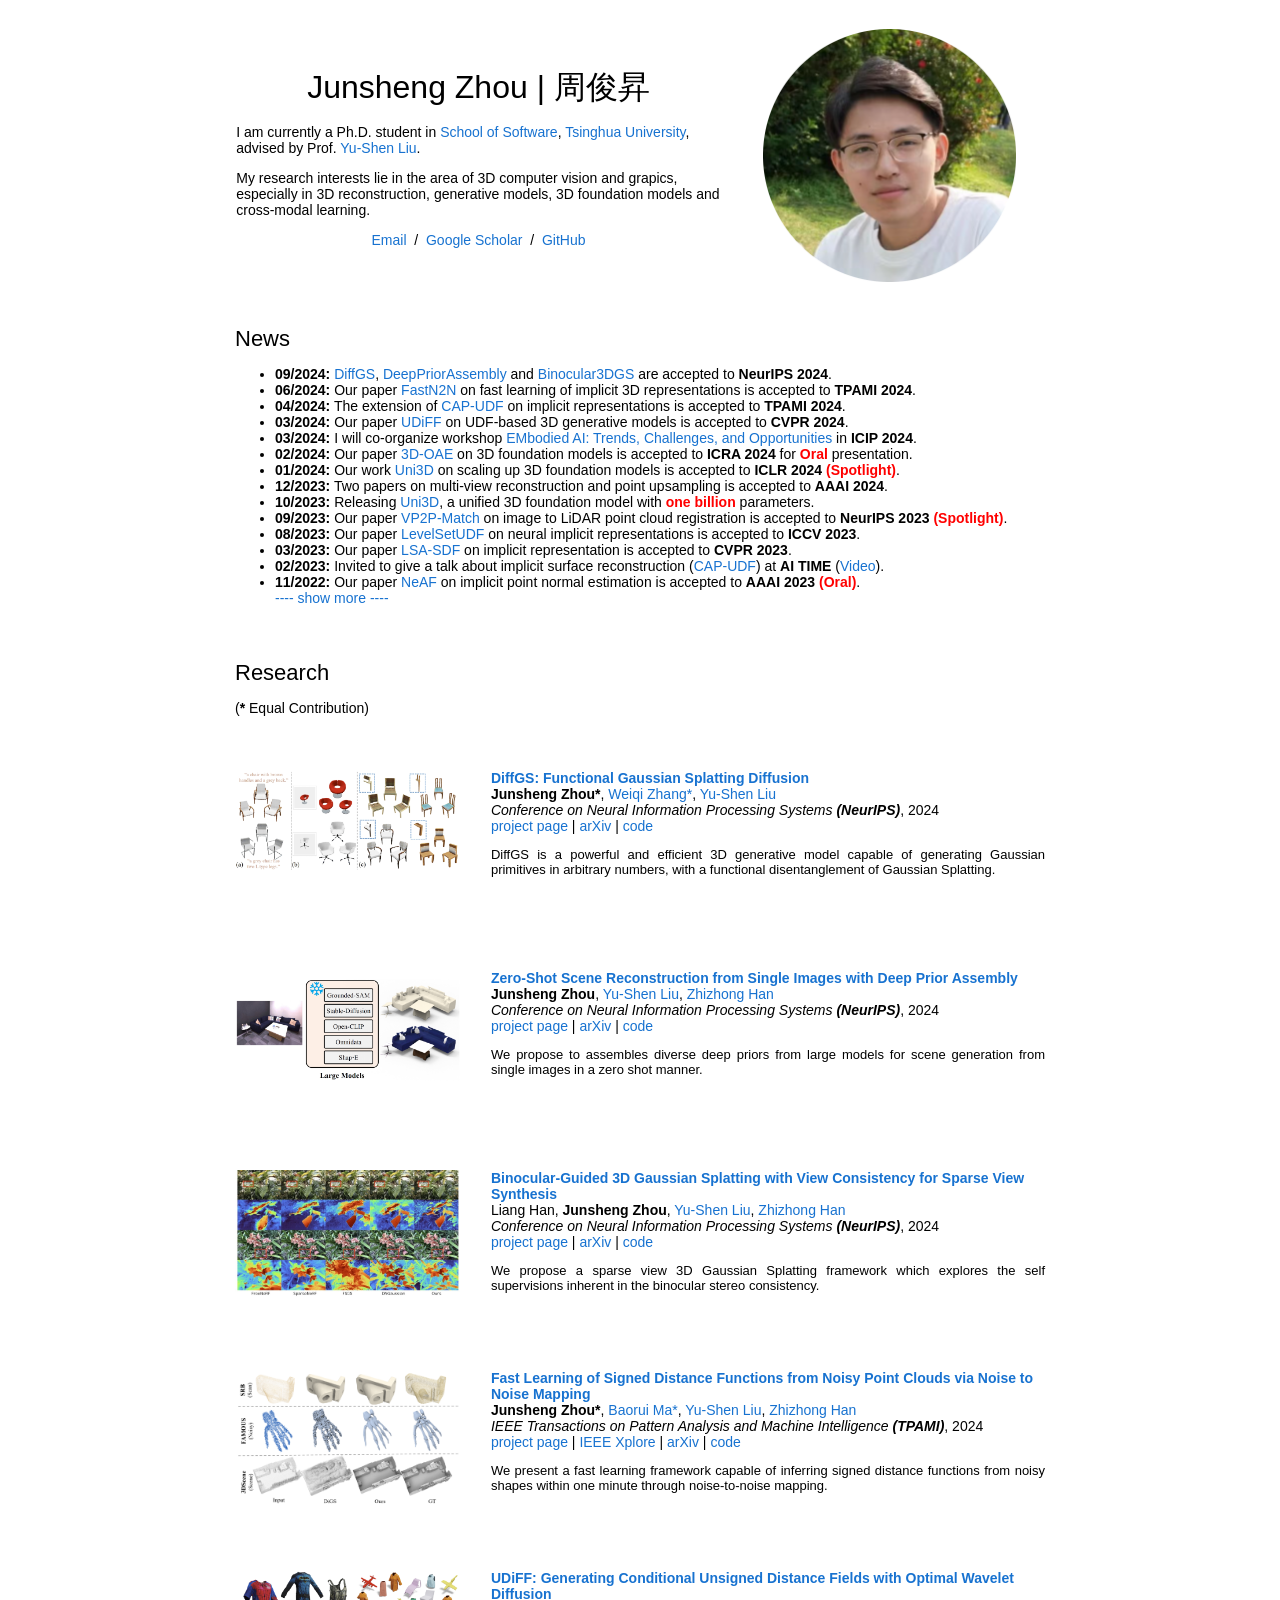
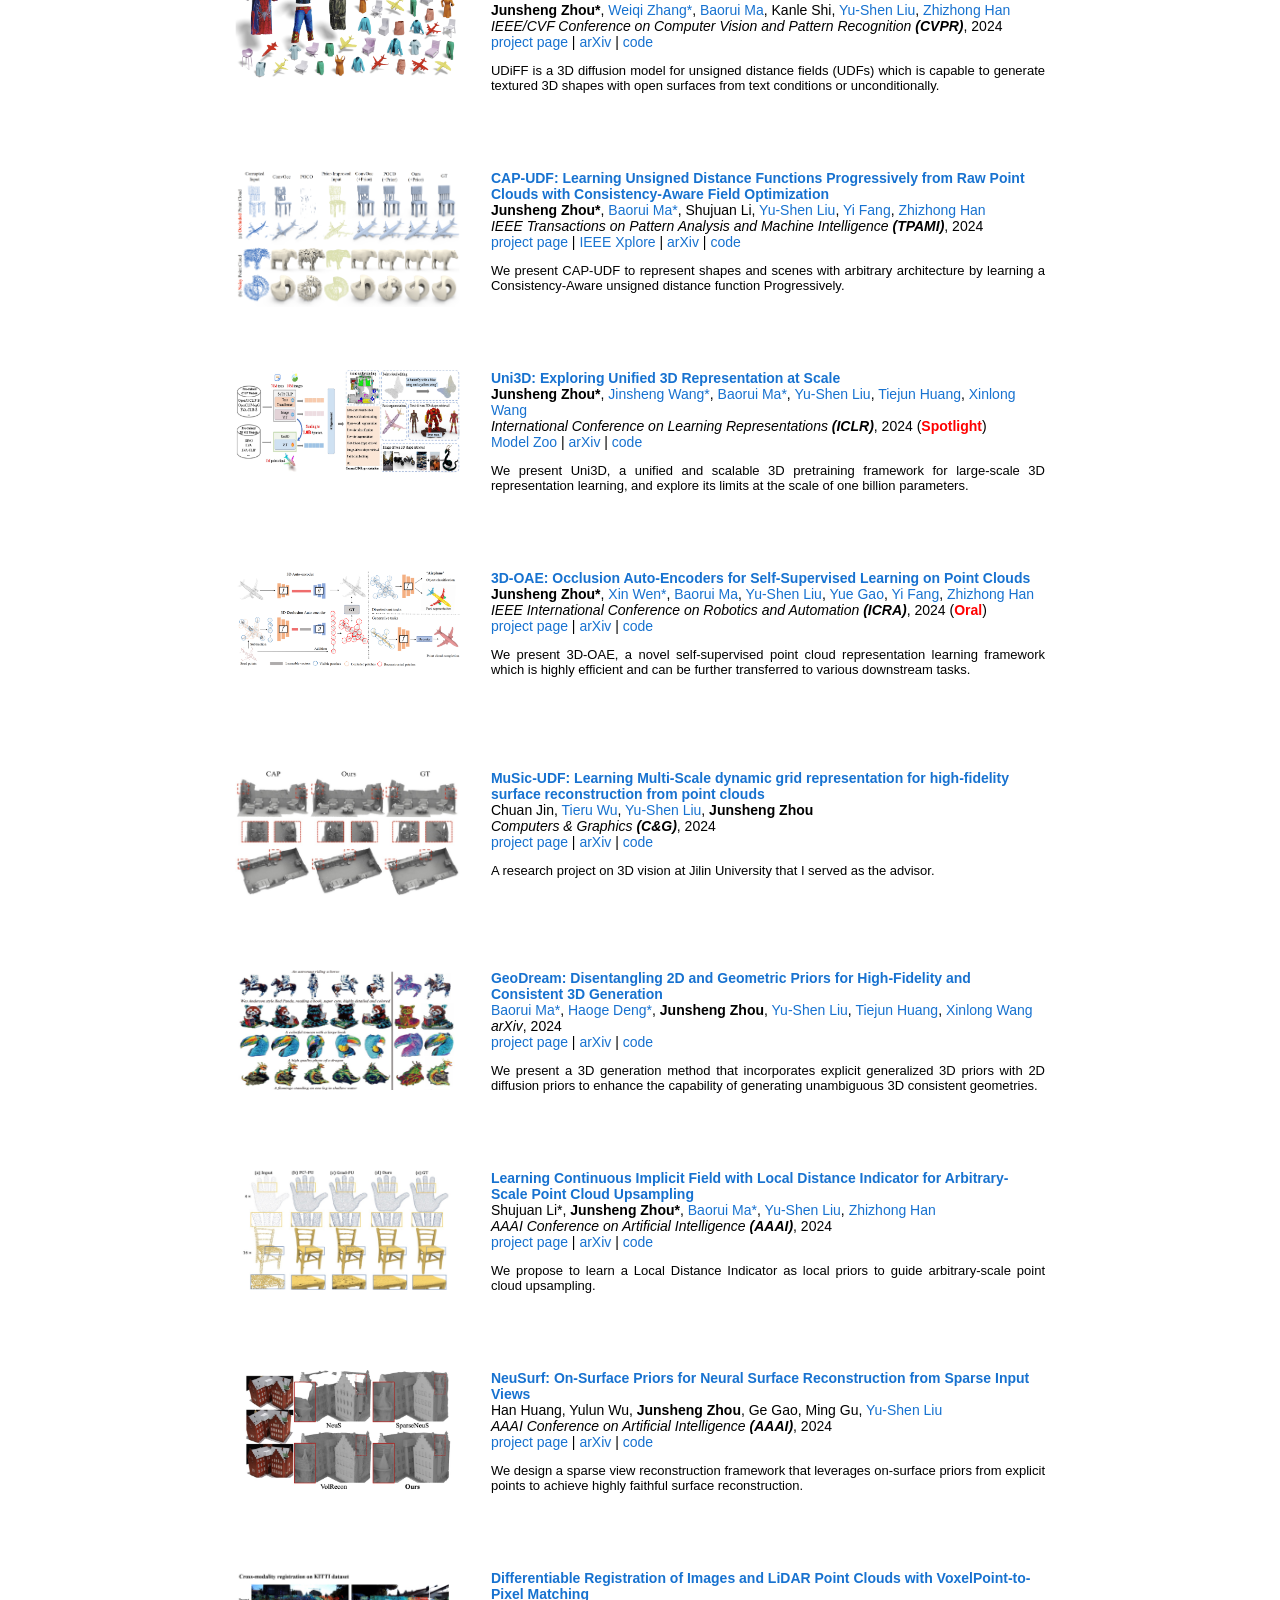
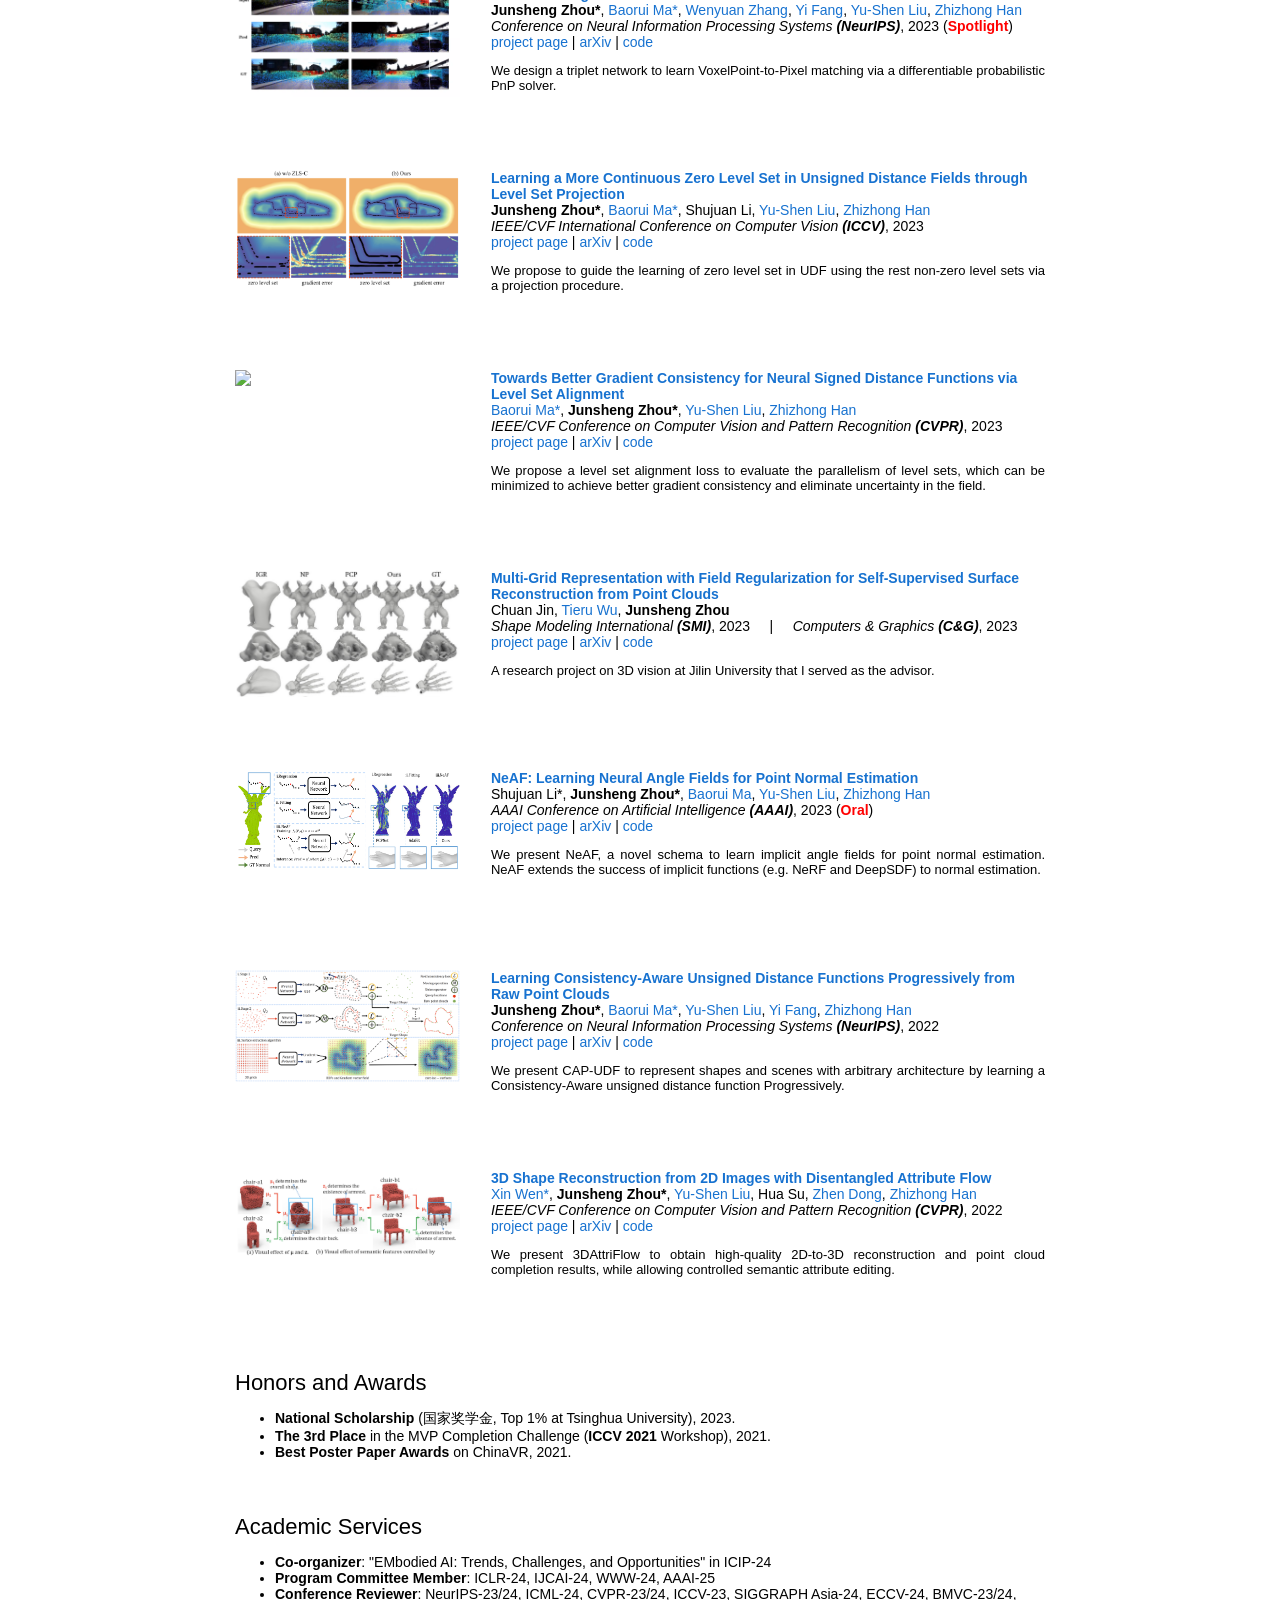
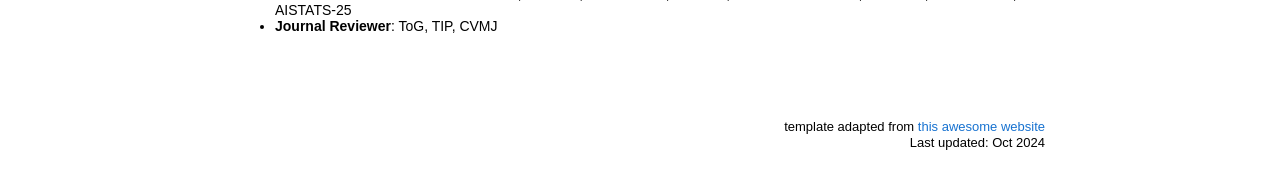
==== index.html @ 5a7a2f18 "update" ====
<!DOCTYPE HTML>
<html lang="en"><head><meta http-equiv="Content-Type" content="text/html; charset=UTF-8">

  <!-- NOTE: Do not scrape the code from this page directly, as it includes analytics tags. You are welcome to use the HTML in this page, but please do so by cloning the github repo linked at the bottom. -->
  <!-- Global site tag (gtag.js) - Google Analytics -->
  <script async src="https://www.googletagmanager.com/gtag/js?id=G-QSFRPR5L7E"></script>
  <script>
    window.dataLayer = window.dataLayer || [];
    function gtag(){dataLayer.push(arguments);}
    gtag('js', new Date());

    gtag('config', 'G-QSFRPR5L7E');
  </script>

  <title>Junsheng Zhou | 周俊昇</title>
  
  <meta name="author" content="Junsheng Zhou | 周俊昇">
  <meta name="viewport" content="width=device-width, initial-scale=1">
  
  <link rel="stylesheet" type="text/css" href="stylesheet.css">
	<link rel="icon" href="data:image/svg+xml,<svg xmlns=%22http://www.w3.org/2000/svg%22 viewBox=%220 0 100 100%22><text y=%22.9em%22 font-size=%2290%22>🌠</text></svg>">
  <script src="script/functions.js"></script>
</head>


<body>
  <table style="width:100%;max-width:850px;border:0px;border-spacing:0px;border-collapse:separate;margin-right:auto;margin-left:auto;"><tbody>
    <tr style="padding:0px">
      <td style="padding:0px">
        <table style="width:100%;border:0px;border-spacing:0px;border-collapse:separate;margin-right:auto;margin-left:auto;"><tbody>
          <tr style="padding:0px">
            <td style="padding:2.5%;width:62%;vertical-align:middle">
              <p style="text-align:center">
                <name>Junsheng Zhou | 周俊昇</name>
              </p>
              <p>I am currently a Ph.D. student in <a href="https://www.thss.tsinghua.edu.cn/">School of Software</a>, <a href="https://www.tsinghua.edu.cn/">Tsinghua University</a>, advised by Prof. <a href="https://yushen-liu.github.io/">Yu-Shen Liu</a>.
              </p>
              <p>
                My research interests lie in the area of 3D computer vision and grapics, especially in 3D reconstruction, generative models, 3D foundation models and cross-modal learning. 
              </p>
              <p style="text-align:center">
                <a href="mailto:zhoujs21@mails.tsinghua.edu.cn">Email</a> &nbsp/&nbsp
                <a href="https://scholar.google.com/citations?user=afPIrLYAAAAJ&hl=zh-CN&oi=ao">Google Scholar</a> &nbsp/&nbsp
                <a href="https://github.com/junshengzhou/">GitHub</a>
              </p>
            </td>
            <td style="padding:2.5%;width:40%;max-width:40%">
              <a href="media/profile.png"><img style="width:90%;max-width:100%" alt="profile photo" src="media/profile.png" class="hoverZoomLink"></a>
            </td>
          </tr>
        </tbody></table>

        <table style="width:100%;border:0px;border-spacing:0px;border-collapse:separate;margin-right:auto;margin-left:auto;"><tbody>
            <tr>
              <td style="padding:20px;width:100%;vertical-align:middle">
                <heading>News</heading>
                <ul>
                  <!--<li><strong>09/2024:</strong> Three papers on generative Gaussian modeling (DiffGS), scene generation (DeepPriorAssembly) and sparse view Gaussian learning (Binocular3DGS) are accepted to <b>NeurIPS 2024</b>.-->
                  <li><strong>09/2024:</strong> <a href="https://junshengzhou.github.io">DiffGS</a>, <a href="https://junshengzhou.github.io">DeepPriorAssembly</a> and <a href="https://junshengzhou.github.io">Binocular3DGS</a> are accepted to <b>NeurIPS 2024</b>.
                  <li><strong>06/2024:</strong> Our paper <a href="https://mabaorui.github.io/Noise2NoiseMapping/">FastN2N</a> on fast learning of implicit 3D representations is accepted to <b>TPAMI 2024</b>.
                  <li><strong>04/2024:</strong> The extension of <a href="https://junshengzhou.github.io/CAP-UDF/">CAP-UDF</a> on implicit representations is accepted to <b>TPAMI 2024</b>.
                  <li><strong>03/2024:</strong> Our paper <a href="https://weiqi-zhang.github.io/UDiFF/">UDiFF</a> on UDF-based 3D generative models is accepted to <b>CVPR 2024</b>.
                  <li><strong>03/2024:</strong> I will co-organize workshop <a href="https://emai-workshop.github.io/">EMbodied AI: Trends, Challenges, and Opportunities</a> in <b>ICIP 2024</b>.

                  <li><strong>02/2024:</strong> Our paper <a href="https://junshengzhou.github.io/3D-OAE/">3D-OAE</a> on 3D foundation models is accepted to <b>ICRA 2024</b> for <strong><span style="color:#ff0000;">Oral</span></strong> presentation.

                  <li><strong>01/2024:</strong> Our work <a href="https://github.com/baaivision/Uni3D">Uni3D</a> on scaling up 3D foundation models is accepted to <b>ICLR 2024</b> <strong><span style="color:#ff0000;">(Spotlight)</span></strong>.
                    <!-- <li><strong>01/2024:</strong> Our work <a href="">Uni3D</a> is accepted to <b>ICLR 2024</b> <strong><span style="color:#ff0000;">(Spotlight)</span></strong>. -->
                  <li><strong>12/2023:</strong> Two papers on multi-view reconstruction and point upsampling is accepted to <b>AAAI 2024</b>.
                  <li><strong>10/2023:</strong> Releasing <a href="https://github.com/baaivision/Uni3D">Uni3D</a>, a unified 3D foundation model with <strong><span style="color:#ff0000;">one billion</span></strong> parameters.
                  </li>
                  <li><strong>09/2023:</strong> Our paper <a href="">VP2P-Match</a> on image to LiDAR point cloud registration is accepted to <b>NeurIPS 2023</b> <strong><span style="color:#ff0000;">(Spotlight)</span></strong>.
                  </li>
                  <li><strong>08/2023:</strong> Our paper <a href="https://github.com/junshengzhou/LevelSetUDF/">LevelSetUDF</a> on neural implicit representations is accepted to <b>ICCV 2023</b>.
                  </li>
                  <!-- <li><strong>06/2023:</strong> One paper on surface reconstruction that I advised is accepted to <b>SMI 2023</b> and <b>C&G 2023</b>.-->
                  </li>
                  <li><strong>03/2023:</strong> Our paper <a href="https://github.com/mabaorui/TowardsBetterGradient/">LSA-SDF</a> on implicit representation is accepted to <b>CVPR 2023</b>.
                  </li>
                  <li><strong>02/2023:</strong> Invited to give a talk about implicit surface reconstruction (<a href="https://junshengzhou.github.io/CAP-UDF/">CAP-UDF</a>) at <b>AI TIME</b> (<a href="https://www.bilibili.com/video/BV1vX4y197G6/?spm_id_from=333.999.0.0&vd_source=12a96146b06f9a1687080af1ce34dcf1">Video</a>).
                  </li>

                  <li><strong>11/2022:</strong> Our paper <a href="https://github.com/lisj575/NeAF/">NeAF</a> on implicit point normal estimation is accepted to <b>AAAI 2023</b> <strong><span style="color:#ff0000;">(Oral)</span></strong>.
                  </li>

                  <a href="javascript:toggleblock(&#39;old_news&#39;)">---- show more ----</a>
                  <div id="old_news" style="display: none;">

                  <li><strong>09/2022:</strong> Our paper <a href="https://junshengzhou.github.io/CAP-UDF/">CAP-UDF</a> on surface reconstruction is accepted to <b>NeurIPS 2022</b>.
                  </li>
                  <li><strong>03/2022:</strong> Our paper <a href='https://github.com/junshengzhou/3DAttriFlow'>3DAttriFlow</a> on point cloud generation is accepted to <b>CVPR 2022.</b>
                  </li>
                  <li><strong>11/2021:</strong> My team won the <strong><span style="color:#ff0000;">3rd Place</span></strong> in the <a href='https://mvp-dataset.github.io/'>MVP Completion Challenge</a> (<b>ICCV 2021</b> Workshop).
                  </li>
                  <li><strong>10/2021:</strong> Our paper MSM-Vis on data visualization won the <strong><span style="color:#ff0000;">Best Poster Paper</span></strong> on <b>ChinaVR 2021</b>.
                  </li>
                  <li><strong>09/2021:</strong> Started master journey at <a href="https://www.tsinghua.edu.cn/">Tsinghua University</a>.
                  </li>

                  </div>

                </ul>
    
              </td>
            </tr>
            </tbody></table>

        <table style="width:100%;border:0px;border-spacing:0px;border-collapse:separate;margin-right:auto;margin-left:auto;"><tbody>
            <tr>
            <td style="padding:20px;width:100%;vertical-align:middle">
              <heading>Research</heading>
              <p>(<strong>*</strong> Equal Contribution)</p>
            </td>
          </tr>
        </tbody></table>

        <table width="100%" align="center" border="0" cellspacing="0" cellpadding="20">
          <tbody>
          <tr onmouseout="diffgs_stop()" onmouseover="diffgs_start()">
            <td width="28%">
              <div class="one">
                <div class="two" id="diffgs" style="opacity: 0;">
                  <video width="225" muted="" autoplay="" loop="">
                    <source src="media/diffgs_after.mp4" type="video/mp4">
                    Your browser does not support the video tag.
                  </video>
                </div>
                <img src="media/diffgs_before.png" width="225">
        
              </div>
              <script type="text/javascript">
                function diffgs_start() {
                  document.getElementById('diffgs').style.opacity = "1";
                }
                function diffgs_stop() {
                  document.getElementById('diffgs').style.opacity = "0";
                }
                diffgs_stop()
              </script>
            </td>
        
            <td width="65%" valign="top">
              <a href="https://junshengzhou.github.io/DiffGS/">
                <papertitle>DiffGS: Functional Gaussian Splatting Diffusion</papertitle>
              </a>
              <br>
              <strong>Junsheng Zhou*</strong>, <a href="https://weiqi-zhang.github.io/">Weiqi Zhang*</a>, <a href="https://yushen-liu.github.io/">Yu-Shen Liu</a>
              <br>
              <em>Conference on Neural Information Processing Systems <b>(NeurIPS)</b></em>, 2024
              <br>
              <a href="">project page</a> |             
              <a href="">arXiv</a> |
              <a href="">code</a>
        
              <p align="justify", style="font-size:13px">DiffGS is a powerful and efficient 3D generative model capable of generating Gaussian primitives in arbitrary numbers, with a functional disentanglement of Gaussian Splatting.
              </p>
            </td>
          </tr>
          </tbody>
        </table>

        <table width="100%" align="center" border="0" cellspacing="0" cellpadding="20">
          <tbody>
          <tr onmouseout="dpa_stop()" onmouseover="dpa_start()">
            <td width="28%">
              <div class="one">
                <div class="two" id="dpa" style="opacity: 0;">
                  <video width="225" muted="" autoplay="" loop="">
                    <source src="media/dpa_after.mp4" type="video/mp4">
                    Your browser does not support the video tag.
                  </video>
                </div>
                <img src="media/dpa_before.png" width="225">
        
              </div>
              <script type="text/javascript">
                function dpa_start() {
                  document.getElementById('dpa').style.opacity = "1";
                }
                function dpa_stop() {
                  document.getElementById('dpa').style.opacity = "0";
                }
                dpa_stop()
              </script>
            </td>
        
            <td width="65%" valign="top">
              <a href="https://junshengzhou.github.io/DeepPriorAssembly/">
                <papertitle>Zero-Shot Scene Reconstruction from Single Images with Deep Prior Assembly</papertitle>
              </a>
              <br>
              <strong>Junsheng Zhou</strong>, <a href="https://yushen-liu.github.io/">Yu-Shen Liu</a>, <a href="https://h312h.github.io/">Zhizhong Han</a>
              <br>
              <em>Conference on Neural Information Processing Systems <b>(NeurIPS)</b></em>, 2024
              <br>
              <a href="">project page</a> |             
              <a href="">arXiv</a> |
              <a href="">code</a>
        
              <p align="justify", style="font-size:13px">We propose to assembles diverse deep priors from large models for scene generation from single images in a zero shot manner.
              </p>
            </td>
          </tr>
          </tbody>
        </table>

        <table width="100%" align="center" border="0" cellspacing="0" cellpadding="20">
          <tbody>
          <tr onmouseout="Binocular3DGS_stop()" onmouseover="Binocular3DGS_start()">
            <td width="28%">
              <div class="one">
                <div class="two" id="Binocular3DGS" style="opacity: 0;">
                  <video width="225" muted="" autoplay="" loop="">
                    <source src="media/binoculargs_after.mp4" type="video/mp4">
                    Your browser does not support the video tag.
                  </video>
                </div>
                <img src="media/binoculargs_before.png" width="225">
        
              </div>
              <script type="text/javascript">
                function Binocular3DGS_start() {
                  document.getElementById('Binocular3DGS').style.opacity = "1";
                }
                function Binocular3DGS_stop() {
                  document.getElementById('Binocular3DGS').style.opacity = "0";
                }
                Binocular3DGS_stop()
              </script>
            </td>
        
            <td width="65%" valign="top">
              <a href="https://hanl2010.github.io/Binocular3DGS/">
                <papertitle>Binocular-Guided 3D Gaussian Splatting with View Consistency for Sparse View Synthesis</papertitle>
              </a>
              <br>
              Liang Han, <strong>Junsheng Zhou</strong>, <a href="https://yushen-liu.github.io/">Yu-Shen Liu</a>, <a href="https://h312h.github.io/">Zhizhong Han</a>
              <br>
              <em>Conference on Neural Information Processing Systems <b>(NeurIPS)</b></em>, 2024
              <br>
              <a href="">project page</a> |             
              <a href="">arXiv</a> |
              <a href="">code</a>
        
              <p align="justify", style="font-size:13px">We propose a sparse view 3D Gaussian Splatting framework which explores the self supervisions inherent in the binocular stereo consistency.
              </p>
            </td>
          </tr>
          </tbody>
        </table>

        <table width="100%" align="center" border="0" cellspacing="0" cellpadding="20">
          <tbody>
          <tr onmouseout="fastn2n_stop()" onmouseover="fastn2n_start()">
            <td width="28%">
              <div class="one">
                <div class="two" id="fastn2n_shape" style="opacity: 0;">
                  <img src='media/FastN2N_after.gif' width="225">
                </div>
                <img src="media/FastN2N_before.png" width="225">
        
              </div>
              <script type="text/javascript">
                function fastn2n_start() {
                  document.getElementById('fastn2n_shape').style.opacity = "1";
                }
                function fastn2n_stop() {
                  document.getElementById('fastn2n_shape').style.opacity = "0";
                }
                fastn2n_stop()
              </script>
            </td>
        
            <td width="65%" valign="top">
              <a href="https://mabaorui.github.io/Noise2NoiseMapping/">
                <papertitle>Fast Learning of Signed Distance Functions from Noisy Point Clouds via Noise to Noise Mapping</papertitle>
              </a>
              <br>
              <strong>Junsheng Zhou*</strong>, <a href="https://mabaorui.github.io/"> Baorui Ma*</a>, <a href="https://yushen-liu.github.io/">Yu-Shen Liu</a>, <a href="https://h312h.github.io/">Zhizhong Han</a>
              <br>
              <em>IEEE Transactions on Pattern Analysis and Machine Intelligence <b>(TPAMI)</b></em>, 2024
              <br>
              <a href="https://mabaorui.github.io/Noise2NoiseMapping/">project page</a> |             
              <a href="https://ieeexplore.ieee.org/document/10561582">IEEE Xplore</a> | <a href="https://arxiv.org/abs/2407.14225">arXiv</a> |
              <a href="https://github.com/mabaorui/Noise2NoiseMapping">code</a>
        
              <p align="justify", style="font-size:13px">We present a fast learning framework capable of inferring signed distance functions from noisy shapes within one minute through noise-to-noise mapping.
              </p>
            </td>
          </tr>
          </tbody>
        </table>

        <table width="100%" align="center" border="0" cellspacing="0" cellpadding="20">
          <tbody>
          <tr onmouseout="UDiFF_stop()" onmouseover="UDiFF_start()">
            <td width="28%">
              <div class="one">
                <div class="two" id="UDiFF" style="opacity: 0;">
                  <video width="225" muted="" autoplay="" loop="">
                    <source src="media/UDiFF_after_2.mp4" type="video/mp4">
                    Your browser does not support the video tag.
                  </video>
                </div>
                <img src="media/UDiFF_before.png" width="225">
        
              </div>
        
              <script type="text/javascript">
                function UDiFF_start() {
                  document.getElementById('UDiFF').style.opacity = "1";
                }
                function UDiFF_stop() {
                  document.getElementById('UDiFF').style.opacity = "0";
                }
                UDiFF_stop()
              </script>
            </td>
        
            <td width="65%" valign="top">
              <a href="https://weiqi-zhang.github.io/UDiFF/">
                <papertitle>UDiFF: Generating Conditional Unsigned Distance Fields with Optimal Wavelet Diffusion
                </papertitle>
              </a>
              <br>
              <strong>Junsheng Zhou*</strong>, <a href="https://weiqi-zhang.github.io/">Weiqi Zhang*</a>, <a href="https://mabaorui.github.io/"> Baorui Ma</a>, Kanle Shi, 
              <a href="https://yushen-liu.github.io/"> Yu-Shen Liu</a>, <a href="https://h312h.github.io/">Zhizhong Han</a>
              <br>
              <em>IEEE/CVF Conference on Computer Vision and Pattern Recognition <b>(CVPR)</b></em>, 2024
              <br>
              <a href="https://weiqi-zhang.github.io/UDiFF/">project page</a> |             
              <a href="https://arxiv.org/abs/2404.06851">arXiv</a> |
              <a href="https://github.com/weiqi-zhang/UDiFF">code</a>
        
              <p align="justify", style="font-size:13px">UDiFF is a 3D diffusion model for unsigned distance fields (UDFs) which is capable to generate textured 3D shapes with open surfaces from text conditions or unconditionally.
              </p>
            </td>
          </tr>
          </tbody>
        </table>

        
        <table width="100%" align="center" border="0" cellspacing="0" cellpadding="20">
          <tbody>
          <tr onmouseout="cappami_stop()" onmouseover="cappami_start()">
            <td width="28%">
              <div class="one">
                <div class="two" id="cappami_shape" style="opacity: 0;">
                  <img src='media/cappami_before.png' width="225">
                </div>
                <img src="media/cappami_after.png" width="225">
        
              </div>
              <script type="text/javascript">
                function cappami_start() {
                  document.getElementById('cappami_shape').style.opacity = "1";
                }
                function cappami_stop() {
                  document.getElementById('cappami_shape').style.opacity = "0";
                }
                cappami_stop()
              </script>
            </td>
        
            <td width="65%" valign="top">
              <a href="https://junshengzhou.github.io/CAP-UDF/">
                <papertitle>CAP-UDF: Learning Unsigned Distance Functions Progressively from Raw Point Clouds with Consistency-Aware Field Optimization</papertitle>
              </a>
              <br>
              <strong>Junsheng Zhou*</strong>, <a href="https://mabaorui.github.io/"> Baorui Ma*</a>, Shujuan Li, <a href="https://yushen-liu.github.io/">Yu-Shen Liu</a>, <a href="http://mmvc.engineering.nyu.edu/">Yi Fang</a>, <a href="https://h312h.github.io/">Zhizhong Han</a>
              <br>
              <em>IEEE Transactions on Pattern Analysis and Machine Intelligence <b>(TPAMI)</b></em>, 2024
              <br>
              <a href="https://junshengzhou.github.io/CAP-UDF/">project page</a> |             
              <a href="https://ieeexplore.ieee.org/document/10506631">IEEE Xplore</a> | <a href="https://arxiv.org/pdf/2210.02757.pdf">arXiv</a> |
              <a href="https://github.com/junshengzhou/CAP-UDF">code</a>
        
              <p align="justify", style="font-size:13px">We present CAP-UDF to represent shapes and scenes with arbitrary architecture by learning a Consistency-Aware unsigned distance function Progressively.
              </p>
            </td>
          </tr>
          </tbody>
        </table>

        <table width="100%" align="center" border="0" cellspacing="0" cellpadding="20">
          <tbody>
          <tr onmouseout="uni3d_stop()" onmouseover="uni3d_start()">
            <td width="28%">
              <div class="one">
                <div class="two" id="uni3d" style="opacity: 0;">
                  <img src='media/uni3d_before.jpg' width="225">
                </div>
                <img src="media/uni3d_after.jpg" width="225">
      
              </div>
              <script type="text/javascript">
                function uni3d_start() {
                  document.getElementById('uni3d').style.opacity = "1";
                }
                function uni3d_stop() {
                  document.getElementById('uni3d').style.opacity = "0";
                }
                uni3d_stop()
              </script>
            </td>
      
            <td width="65%" valign="top">
              <a href="https://github.com/baaivision/Uni3D">
                <papertitle>Uni3D: Exploring Unified 3D Representation at Scale
                </papertitle>
              </a>
              <br>
              <strong>Junsheng Zhou*</strong>, <a href="https://github.com/Wolfwjs/"> Jinsheng Wang*</a>, <a href="https://mabaorui.github.io/"> Baorui Ma*</a>, 
              <a href="https://yushen-liu.github.io/"> Yu-Shen Liu</a>, <a href="https://scholar.google.com/citations?user=knvEK4AAAAAJ&hl=en"> Tiejun Huang</a>, <a href="https://www.xloong.wang/">Xinlong Wang</a>
              <br>
              <em>International Conference on Learning Representations <b>(ICLR)</b></em>, 2024  (<strong><span style="color:#ff0000;">Spotlight</span></strong>)
              <br>
              <a href="https://huggingface.co/BAAI/Uni3D/tree/main/modelzoo">Model Zoo</a> |             
              <a href="https://arxiv.org/abs/2310.06773/">arXiv</a> |
              <a href="https://github.com/baaivision/Uni3D">code</a>
      
              <p align="justify", style="font-size:13px">We present Uni3D, a unified and scalable 3D pretraining framework for large-scale 3D representation learning, and explore its limits at the scale of one billion parameters.
              </p>
            </td>
          </tr>
          </tbody>
        </table>


                  
        <table width="100%" align="center" border="0" cellspacing="0" cellpadding="20">
          <tbody>
          <tr onmouseout="oae_stop()" onmouseover="oae_start()">
            <td width="28%">
              <div class="one">
                  <div class="two" id="oae_shape" style="opacity: 0;">
                      <video width="225" muted="" autoplay="" loop="">
                        <source src="media/3doae_after.mp4" type="video/mp4">
                        Your browser does not support the video tag.
                      </video>
                  </div>
                <img src="media/3doae_before.png" width="225">
                <td width="65%" valign="top">
                  <a href="https://junshengzhou.github.io/3D-OAE/">
                    <papertitle>3D-OAE: Occlusion Auto-Encoders for Self-Supervised Learning on Point Clouds</papertitle>
                  </a>
                  <br>
                  <strong>Junsheng Zhou*</strong>, <a href="https://scholar.google.com/citations?user=7gcGzs8AAAAJ&hl=zh-CN&oi=ao"> Xin Wen*</a>, <a href="https://mabaorui.github.io/"> Baorui Ma</a>,
                  <a href="https://yushen-liu.github.io/"> Yu-Shen Liu</a>, <a href="https://www.gaoyue.org/"> Yue Gao</a>, <a href="http://mmvc.engineering.nyu.edu/">Yi Fang</a>, <a href="https://h312h.github.io/">Zhizhong Han</a>
                  <br>
                  <em>IEEE International Conference on Robotics and Automation <b>(ICRA)</b></em>, 2024  (<strong><span style="color:#ff0000;">Oral</span></strong>)
                  <br>
                  <a href="https://junshengzhou.github.io/3D-OAE/">project page</a> |             
                  <a href="https://arxiv.org/pdf/2203.14084.pdf">arXiv</a> |
                  <a href="https://github.com/junshengzhou/3D-OAE">code</a>
        
                  <p align="justify", style="font-size:13px">We present 3D-OAE, a novel self-supervised point cloud representation learning framework which is highly efficient and can be further transferred to various downstream tasks.
                  </p>
                </td>
              </div>
              <script type="text/javascript">
                function oae_start() {
                  document.getElementById('oae_shape').style.opacity = "1";
                }
                function oae_stop() {
                  document.getElementById('oae_shape').style.opacity = "0";
                }
                oae_stop()
              </script>
            </td>


          </tr>
          </tbody>
        </table>

        <table width="100%" align="center" border="0" cellspacing="0" cellpadding="20">
          <tbody>
          <tr onmouseout="MusicUDF_stop()" onmouseover="MusicUDF_start()">
            <td width="28%">
              <div class="one">
                <div class="two" id="MusicUDF" style="opacity: 0;">
                  <img src='media/musicudf_before.png' width="225">
                </div>
                <img src="media/musicudf_after.png" width="225">

              </div>
              <script type="text/javascript">
                function MusicUDF_start() {
                  document.getElementById('MusicUDF').style.opacity = "1";
                }
                function MusicUDF_stop() {
                  document.getElementById('MusicUDF').style.opacity = "0";
                }
                MusicUDF_stop()
              </script>
            </td>

            <td width="65%" valign="top">
              <a href="">
                <papertitle>MuSic-UDF: Learning Multi-Scale dynamic grid representation for high-fidelity surface reconstruction from point clouds</papertitle>
              </a>
              <br>
              Chuan Jin, <a href="https://sai.jlu.edu.cn/info/1094/3443.htm"> Tieru Wu</a>, <a href="https://yushen-liu.github.io/"> Yu-Shen Liu</a>, <strong>Junsheng Zhou</strong>
              <br>
              <em>Computers & Graphics  <b>(C&G)</b></em>, 2024
              <br>
              <a href="https://www.sciencedirect.com/science/article/abs/pii/S0097849324002164">project page</a> |             
              <a href="">arXiv</a> |
              <a href="">code</a>

              <p align="justify", style="font-size:13px">A research project on 3D vision at Jilin University that I served as the advisor.
              </p>
            </td>
          </tr>
          </tbody>
        </table>

        <table width="100%" align="center" border="0" cellspacing="0" cellpadding="20">
          <tbody>
          <tr onmouseout="GeoDream_stop()" onmouseover="GeoDream_start()">
            <td width="28%">
              <div class="one">
                <div class="two" id="GeoDream" style="opacity: 0;">
                  <video width="225" muted="" autoplay="" loop="">
                    <source src="media/GeoDream_after.mov" type="video/mp4">
                    Your browser does not support the video tag.
                  </video>
                </div>
                <img src="media/GeoDream_before.png" width="225", height="120">
      
              </div>
      
              <script type="text/javascript">
                function GeoDream_start() {
                  document.getElementById('GeoDream').style.opacity = "1";
                }
                function GeoDream_stop() {
                  document.getElementById('GeoDream').style.opacity = "0";
                }
                GeoDream_stop()
              </script>
            </td>
      
            <td width="65%" valign="top">
              <a href="https://mabaorui.github.io/GeoDream_page/">
                <papertitle>GeoDream: Disentangling 2D and Geometric Priors for High-Fidelity and Consistent 3D Generation
                </papertitle>
              </a>
              <br>
              <a href="https://mabaorui.github.io/"> Baorui Ma*</a>, <a href="https://github.com/Bitterdhg/"> Haoge Deng*</a>, <strong>Junsheng Zhou</strong>, 
              <a href="https://yushen-liu.github.io/"> Yu-Shen Liu</a>, <a href="https://scholar.google.com/citations?user=knvEK4AAAAAJ&hl=en"> Tiejun Huang</a>, <a href="https://www.xloong.wang/">Xinlong Wang</a>
              <br>
              <em>arXiv</b></em>, 2024
              <br>
              <a href="https://mabaorui.github.io/GeoDream_page/">project page</a> |             
              <a href="https://arxiv.org/abs/2311.17971/">arXiv</a> |
              <a href="https://github.com/baaivision/GeoDream">code</a>
      
              <p align="justify", style="font-size:13px">We present a 3D generation method that incorporates explicit generalized 3D priors with 2D diffusion priors to enhance the capability of generating unambiguous 3D consistent geometries.
              </p>
            </td>
          </tr>
          </tbody>
        </table>

        <table width="100%" align="center" border="0" cellspacing="0" cellpadding="20">
          <tbody>
          <tr onmouseout="LDI_stop()" onmouseover="LDI_start()">
            <td width="28%">
              <div class="one">
                <div class="two" id="LDI" style="opacity: 0;">
                  <img src='media/LDI_after.gif' width="225", height="120">
                </div>
                <img src="media/LDI_before.png" width="225", height="120">
      
              </div>
      
              <script type="text/javascript">
                function LDI_start() {
                  document.getElementById('LDI').style.opacity = "1";
                }
                function LDI_stop() {
                  document.getElementById('LDI').style.opacity = "0";
                }
                LDI_stop()
              </script>
            </td>
      
            <td width="65%" valign="top">
              <a href="https://lisj575.github.io/APU-LDI/">
                <papertitle>Learning Continuous Implicit Field with Local Distance Indicator for Arbitrary-Scale Point Cloud Upsampling
                </papertitle>
              </a>
              <br>
              Shujuan Li*, <strong>Junsheng Zhou*</strong>, <a href="https://mabaorui.github.io/"> Baorui Ma*</a>, 
              <a href="https://yushen-liu.github.io/"> Yu-Shen Liu</a>, <a href="https://h312h.github.io/">Zhizhong Han</a>
              <br>
              <em>AAAI Conference on Artificial Intelligence <b>(AAAI)</b></em>, 2024
              <br>
              <a href="https://lisj575.github.io/APU-LDI/">project page</a> |             
              <a href="https://arxiv.org/abs/2312.15133">arXiv</a> |
              <a href="https://arxiv.org/abs/2312.15133">code</a>
      
              <p align="justify", style="font-size:13px">We propose to learn a Local Distance Indicator as local priors to guide  arbitrary-scale point cloud upsampling.
              </p>
            </td>
          </tr>
          </tbody>
        </table>

        <table width="100%" align="center" border="0" cellspacing="0" cellpadding="20">
          <tbody>
          <tr onmouseout="NeuSurf_stop()" onmouseover="NeuSurf_start()">
            <td width="28%">
              <div class="one">
                <div class="two" id="NeuSurf" style="opacity: 0;">
                  <img src='media/NeuSurf_after.png' width="225", height="120">
                </div>
                <img src="media/NeuSurf_before.png" width="225", height="120">
      
              </div>
      
              <script type="text/javascript">
                function NeuSurf_start() {
                  document.getElementById('NeuSurf').style.opacity = "1";
                }
                function NeuSurf_stop() {
                  document.getElementById('NeuSurf').style.opacity = "0";
                }
                NeuSurf_stop()
              </script>
            </td>
      
            <td width="65%" valign="top">
              <a href="https://alvin528.github.io/NeuSurf/">
                <papertitle>NeuSurf: On-Surface Priors for Neural Surface Reconstruction from Sparse Input Views
                </papertitle>
              </a>
              <br>
              Han Huang, Yulun Wu, <strong>Junsheng Zhou</strong>, Ge Gao, Ming Gu,
              <a href="https://yushen-liu.github.io/"> Yu-Shen Liu</a>
              <br>
              <em>AAAI Conference on Artificial Intelligence <b>(AAAI)</b></em>, 2024
              <br>
              <a href="https://alvin528.github.io/NeuSurf/">project page</a> |             
              <a href="https://arxiv.org/pdf/2312.13977.pdf">arXiv</a> |
              <a href="https://arxiv.org/pdf/2312.13977.pdf">code</a>
      
              <p align="justify", style="font-size:13px">We design a sparse view reconstruction framework that leverages on-surface priors from explicit points to achieve highly faithful surface reconstruction.
              </p>
            </td>
          </tr>
          </tbody>
        </table>
	      
        <table width="100%" align="center" border="0" cellspacing="0" cellpadding="20">
          <tbody>
          <tr onmouseout="VP2P_stop()" onmouseover="VP2P_start()">
            <td width="28%">
              <div class="one">
                <div class="two" id="VP2P" style="opacity: 0;">
                  <video width="225" muted="" autoplay="" loop="">
                    <source src="media/Video_VP2PMatching_before.mp4" type="video/mp4">
                    Your browser does not support the video tag.
                  </video>
                </div>
                <img src="media/Video_VP2PMatching_after.png" width="225">
      
              </div>

              <script type="text/javascript">
                function VP2P_start() {
                  document.getElementById('VP2P').style.opacity = "1";
                }
                function VP2P_stop() {
                  document.getElementById('VP2P').style.opacity = "0";
                }
                VP2P_stop()
              </script>
            </td>
      
            <td width="65%" valign="top">
              <a href="https://github.com/junshengzhou/VP2P-Match">
                <papertitle>Differentiable Registration of Images and LiDAR Point Clouds with VoxelPoint-to-Pixel Matching
                </papertitle>
              </a>
              <br>
              <strong>Junsheng Zhou*</strong>, <a href="https://mabaorui.github.io/"> Baorui Ma*</a>, <a href="https://wen-yuan-zhang.github.io/">Wenyuan Zhang</a>, <a href="http://mmvc.engineering.nyu.edu/">Yi Fang</a>,
              <a href="https://yushen-liu.github.io/"> Yu-Shen Liu</a>, <a href="https://h312h.github.io/">Zhizhong Han</a>
              <br>
              <em>Conference on Neural Information Processing Systems <b>(NeurIPS)</b></em>, 2023  (<strong><span style="color:#ff0000;">Spotlight</span></strong>)
              <br>
              <a href="https://github.com/junshengzhou/VP2P-Match">project page</a> |             
              <a href="https://arxiv.org/abs/2312.04060">arXiv</a> |
              <a href="https://github.com/junshengzhou/VP2P-Match">code</a>
      
              <p align="justify", style="font-size:13px">We design a triplet network to learn VoxelPoint-to-Pixel matching via a differentiable probabilistic PnP solver.
              </p>
            </td>
          </tr>
          </tbody>
        </table>

        <table width="100%" align="center" border="0" cellspacing="0" cellpadding="20">
          <tbody>
          <tr onmouseout="ICCVUDF_stop()" onmouseover="ICCVUDF_start()">
            <td width="28%">
              <div class="one">
                <div class="two" id="ICCVUDF" style="opacity: 0;">
                  <img src='media/iccv23udf_before.gif' width="225">
                </div>
                <img src="media/ICCVUDF_after.png" width="225">

              </div>
              <script type="text/javascript">
                function ICCVUDF_start() {
                  document.getElementById('ICCVUDF').style.opacity = "1";
                }
                function ICCVUDF_stop() {
                  document.getElementById('ICCVUDF').style.opacity = "0";
                }
                ICCVUDF_stop()
              </script>
            </td>

            <td width="65%" valign="top">
              <a href="https://github.com/junshengzhou/LevelSetUDF">
                <papertitle>Learning a More Continuous Zero Level Set in Unsigned Distance Fields through Level Set Projection
                </papertitle>
              </a>
              <br>
              <strong>Junsheng Zhou*</strong>, <a href="https://mabaorui.github.io/"> Baorui Ma*</a>, Shujuan Li, 
              <a href="https://yushen-liu.github.io/"> Yu-Shen Liu</a>, <a href="https://h312h.github.io/">Zhizhong Han</a>
              <br>
              <em>IEEE/CVF International Conference on Computer Vision <b>(ICCV)</b></em>, 2023
              <br>
              <a href="https://github.com/junshengzhou/LevelSetUDF">project page</a> |             
              <a href="https://arxiv.org/abs/2308.11441/">arXiv</a> |
              <a href="https://github.com/junshengzhou/LevelSetUDF">code</a>

              <p align="justify", style="font-size:13px">We propose to guide the learning of zero level set in UDF using the rest non-zero level sets via a projection procedure.
              </p>
            </td>
          </tr>
          </tbody>
        </table>

        <table width="100%" align="center" border="0" cellspacing="0" cellpadding="20">
          <tbody>
          <tr onmouseout="LSA_stop()" onmouseover="LSA_start()">
            <td width="28%">
              <div class="one">
                <div class="two" id="LSA" style="opacity: 0;">
                  <img src='media/GradientConsistency_before.gif' width="225">
                </div>
                <img src="media/LSA_after.png" width="225">

              </div>
              <script type="text/javascript">
                function LSA_start() {
                  document.getElementById('LSA').style.opacity = "1";
                }
                function LSA_stop() {
                  document.getElementById('LSA').style.opacity = "0";
                }
                LSA_stop()
              </script>
            </td>

            <td width="65%" valign="top">
              <a href="https://github.com/mabaorui/TowardsBetterGradient/">
                <papertitle>Towards Better Gradient Consistency for Neural Signed Distance Functions via Level Set Alignment</papertitle>
              </a>
              <br>
              <a href="https://mabaorui.github.io/"> Baorui Ma*</a>, <strong>Junsheng Zhou*</strong>, 
              <a href="https://yushen-liu.github.io/"> Yu-Shen Liu</a>, <a href="https://h312h.github.io/">Zhizhong Han</a>
              <br>
              <em>IEEE/CVF Conference on Computer Vision and Pattern Recognition <b>(CVPR)</b></em>, 2023
              <br>
              <a href="https://github.com/mabaorui/TowardsBetterGradient/">project page</a> |             
              <a href="http://arxiv.org/abs/2305.11601/">arXiv</a> |
              <a href="https://github.com/mabaorui/TowardsBetterGradient/">code</a>

              <p align="justify", style="font-size:13px">We propose a level set alignment loss to
                evaluate the parallelism of level sets, which can be minimized to achieve better gradient consistency and eliminate uncertainty in the field.
              </p>
            </td>
          </tr>
          </tbody>
        </table>

        <table width="100%" align="center" border="0" cellspacing="0" cellpadding="20">
          <tbody>
          <tr onmouseout="SMI_stop()" onmouseover="SMI_start()">
            <td width="28%">
              <div class="one">
                <div class="two" id="SMI" style="opacity: 0;">
                  <img src='media/smi_before.png' width="225">
                </div>
                <img src="media/smi_after.png" width="225">

              </div>
              <script type="text/javascript">
                function SMI_start() {
                  document.getElementById('SMI').style.opacity = "1";
                }
                function SMI_stop() {
                  document.getElementById('SMI').style.opacity = "0";
                }
                SMI_stop()
              </script>
            </td>

            <td width="65%" valign="top">
              <a href="">
                <papertitle>Multi-Grid Representation with Field Regularization for Self-Supervised Surface Reconstruction from Point Clouds</papertitle>
              </a>
              <br>
              Chuan Jin, <a href="https://sai.jlu.edu.cn/info/1094/3443.htm"> Tieru Wu</a>, <strong>Junsheng Zhou</strong>
              <br>
              <em>Shape Modeling International <b>(SMI)</b></em>, 2023
              &nbsp &nbsp | &nbsp &nbsp 
              <em>Computers & Graphics  <b>(C&G)</b></em>, 2023
              <br>
              <a href="https://www.sciencedirect.com/science/article/abs/pii/S0097849323001097">project page</a> |             
              <a href="">arXiv</a> |
              <a href="">code</a>

              <p align="justify", style="font-size:13px">A research project on 3D vision at Jilin University that I served as the advisor.
              </p>
            </td>
          </tr>
          </tbody>
        </table>

        <table width="100%" align="center" border="0" cellspacing="0" cellpadding="20">
          <tbody>
          <tr onmouseout="neaf_stop()" onmouseover="neaf_start()">
            <td width="28%">
              <div class="one">
                <div class="two" id="neaf" style="opacity: 0;">
                  <img src='media/neaf_before.gif' width="225">
                </div>
                <img src="media/neaf_after.png" width="225">

              </div>
              <script type="text/javascript">
                function neaf_start() {
                  document.getElementById('neaf').style.opacity = "1";
                }
                function neaf_stop() {
                  document.getElementById('neaf').style.opacity = "0";
                }
                neaf_stop()
              </script>
            </td>

            <td width="65%" valign="top">
              <a href="https://github.com/lisj575/NeAF/">
                <papertitle>NeAF: Learning Neural Angle Fields for Point Normal Estimation</papertitle>
              </a>
              <br>
              Shujuan Li*, <strong>Junsheng Zhou*</strong>, <a href="https://mabaorui.github.io/"> Baorui Ma</a>,
              <a href="https://yushen-liu.github.io/"> Yu-Shen Liu</a>, <a href="https://h312h.github.io/">Zhizhong Han</a>
              <br>
              <em>AAAI Conference on Artificial Intelligence <b>(AAAI)</b></em>, 2023 (<strong><span style="color:#ff0000;">Oral</span></strong>)
              <br>
              <a href="https://lisj575.github.io/NeAF/">project page</a> |             
              <a href="https://arxiv.org/pdf/2211.16869.pdf">arXiv</a> |
              <a href="https://github.com/lisj575/NeAF/">code</a>

              <p align="justify", style="font-size:13px">We present NeAF, a novel schema to learn implicit angle fields for point normal estimation. 
                NeAF extends the success of implicit functions (e.g. NeRF and DeepSDF) to normal estimation.
              </p>
            </td>
          </tr>
          </tbody>
        </table>

        <table width="100%" align="center" border="0" cellspacing="0" cellpadding="20">
            <tbody>
            <tr onmouseout="capudf_stop()" onmouseover="capudf_start()">
              <td width="28%">
                <div class="one">
                  <div class="two" id="capudf_shape" style="opacity: 0;">
                    <img src='media/capudf_before.png' width="225">
                  </div>
                  <img src="media/capudf_after.png" width="225">

                </div>
                <script type="text/javascript">
                  function capudf_start() {
                    document.getElementById('capudf_shape').style.opacity = "1";
                  }
                  function capudf_stop() {
                    document.getElementById('capudf_shape').style.opacity = "0";
                  }
                  capudf_stop()
                </script>
              </td>
  
              <td width="65%" valign="top">
                <a href="https://junshengzhou.github.io/CAP-UDF/">
                  <papertitle>Learning Consistency-Aware Unsigned Distance Functions Progressively from Raw Point Clouds</papertitle>
                </a>
                <br>
                <strong>Junsheng Zhou*</strong>, <a href="https://mabaorui.github.io/"> Baorui Ma*</a>, <a href="https://yushen-liu.github.io/">Yu-Shen Liu</a>, <a href="http://mmvc.engineering.nyu.edu/">Yi Fang</a>, <a href="https://h312h.github.io/">Zhizhong Han</a>
                <br>
                <em>Conference on Neural Information Processing Systems <b>(NeurIPS)</b></em>, 2022 
                <br>
                <a href="https://junshengzhou.github.io/CAP-UDF/">project page</a> |             
                <a href="https://arxiv.org/pdf/2210.02757.pdf">arXiv</a> |
                <a href="https://github.com/junshengzhou/CAP-UDF">code</a>

                <p align="justify", style="font-size:13px">We present CAP-UDF to represent shapes and scenes with arbitrary architecture by learning a Consistency-Aware unsigned distance function Progressively.
                </p>
              </td>
            </tr>
            </tbody>
          </table>

          <table width="100%" align="center" border="0" cellspacing="0" cellpadding="20">
            <tbody>
            <tr onmouseout="attriflow_stop()" onmouseover="attriflow_start()">
              <td width="28%">
                <div class="one">
                  <div class="two" id="attriflow_shape" style="opacity: 0;">
                    <img src='media/attriflow_before.gif' width="225">
                  </div>
                  <img src="media/attriflow_after.png" width="225">

                </div>
                <script type="text/javascript">
                  function attriflow_start() {
                    document.getElementById('attriflow_shape').style.opacity = "1";
                  }
                  function attriflow_stop() {
                    document.getElementById('attriflow_shape').style.opacity = "0";
                  }
                  attriflow_stop()
                </script>
              </td>
  
              <td width="65%" valign="top">
                <a href="https://github.com/junshengzhou/3DAttriFlow">
                  <papertitle>3D Shape Reconstruction from 2D Images with Disentangled Attribute Flow</papertitle>
                </a>
                <br>
                <a href="https://scholar.google.com/citations?user=7gcGzs8AAAAJ&hl=zh-CN&oi=ao"> Xin Wen*</a>, <strong>Junsheng Zhou*</strong>, 
                <a href="https://yushen-liu.github.io/"> Yu-Shen Liu</a>, Hua Su, <a href="https://dongzhenwhu.github.io/index.html">Zhen Dong</a>, <a href="https://h312h.github.io/">Zhizhong Han</a>
                <br>
                <em>IEEE/CVF Conference on Computer Vision and Pattern Recognition <b>(CVPR)</b></em>, 2022 
                <br>
                <a href="https://github.com/junshengzhou/3DAttriFlow">project page</a> |             
                <a href="https://arxiv.org/abs/2203.15190">arXiv</a> |
                <a href="https://github.com/junshengzhou/3DAttriFlow">code</a>

                <p align="justify", style="font-size:13px">We present 3DAttriFlow to obtain high-quality 2D-to-3D reconstruction and point cloud completion results, while allowing controlled semantic attribute editing.
                </p>
              </td>
            </tr>
            </tbody>
          </table>



          <table style="width:100%;border:0px;border-spacing:0px;border-collapse:separate;margin-right:auto;margin-left:auto;"><tbody>
            <tr>
              <td style="padding:20px;width:100%;vertical-align:middle">
                <heading>Honors and Awards</heading>
                <ul>

                  <li> <strong>National Scholarship</strong> (国家奖学金, Top 1% at Tsinghua University), 2023.
                  </li>
                  <li> <strong>The 3rd Place</strong> in the MVP Completion Challenge (<b>ICCV 2021</b> Workshop)</strong>, 2021.
                  </li>
                  <li> <strong>Best Poster Paper Awards</strong> on ChinaVR, 2021.
                  </li>
                </ul>
    
              </td>
            </tr>
            </tbody></table>

          <table style="width:100%;border:0px;border-spacing:0px;border-collapse:separate;margin-right:auto;margin-left:auto;"><tbody>
            <tr>
              <td style="padding:20px;width:100%;vertical-align:middle">
                <heading>Academic Services</heading>
                <ul>
                  <li>
                    <strong>Co-organizer</strong>: "EMbodied AI: Trends, Challenges, and Opportunities" in ICIP-24 
                  </li>
                  <li> <strong>Program Committee Member</strong>: ICLR-24, IJCAI-24, WWW-24, AAAI-25
                  </li>
                  <li> <strong>Conference Reviewer</strong>: NeurIPS-23/24, ICML-24, CVPR-23/24, ICCV-23, SIGGRAPH Asia-24, ECCV-24, BMVC-23/24, AISTATS-25
                  </li>
                  <li> <strong>Journal Reviewer</strong>: ToG, TIP, CVMJ
                  </li>

                </ul>
    
              </td>
            </tr>
            </tbody></table>

          <!-- <table width="100%" align="center" border="0" cellspacing="0" cellpadding="20">
            <heading>Academic Services</heading>
              <tr>
                <td>
                  
                  <ul>
                      <li> <strong>Conference Reviewer</strong>: CVPR, ICCV, NeurIPS <br> -->
                      <!-- <li> <strong>Journal Reviewer</strong>: TPAMI, CVIU
                  </ul>
                </td>
              </tr>
          </table> -->

          <table width="100%" align="center" border="0" cellspacing="0" cellpadding="20">
            <tr>
              <td>
              <br>
              <p align="right">
                <font size="2">
                template adapted from <a href="https://jonbarron.info/"><font size="2">this awesome website</font></a>
                <br>
                Last updated: Oct 2024
                <br>
                
              </font>
              </p>
              </td>
            </tr>
          </table>
      </td>
    </tr>
    

</html>
---- stylesheet.css ----
/* latin-ext */
@font-face {
    font-family: 'Lato';
    font-style: italic;
    font-weight: 400;
    src: local('Lato Italic'), local('Lato-Italic'), url(https://fonts.gstatic.com/s/lato/v15/S6u8w4BMUTPHjxsAUi-qNiXg7eU0.woff2) format('woff2');
    unicode-range: U+0100-024F, U+0259, U+1E00-1EFF, U+2020, U+20A0-20AB, U+20AD-20CF, U+2113, U+2C60-2C7F, U+A720-A7FF;
  }
  /* latin */
  @font-face {
    font-family: 'Lato';
    font-style: italic;
    font-weight: 400;
    src: local('Lato Italic'), local('Lato-Italic'), url(https://fonts.gstatic.com/s/lato/v15/S6u8w4BMUTPHjxsAXC-qNiXg7Q.woff2) format('woff2');
    unicode-range: U+0000-00FF, U+0131, U+0152-0153, U+02BB-02BC, U+02C6, U+02DA, U+02DC, U+2000-206F, U+2074, U+20AC, U+2122, U+2191, U+2193, U+2212, U+2215, U+FEFF, U+FFFD;
  }
  /* latin-ext */
  @font-face {
    font-family: 'Lato';
    font-style: italic;
    font-weight: 700;
    src: local('Lato Bold Italic'), local('Lato-BoldItalic'), url(https://fonts.gstatic.com/s/lato/v15/S6u_w4BMUTPHjxsI5wq_FQftx9897sxZ.woff2) format('woff2');
    unicode-range: U+0100-024F, U+0259, U+1E00-1EFF, U+2020, U+20A0-20AB, U+20AD-20CF, U+2113, U+2C60-2C7F, U+A720-A7FF;
  }
  /* latin */
  @font-face {
    font-family: 'Lato';
    font-style: italic;
    font-weight: 700;
    src: local('Lato Bold Italic'), local('Lato-BoldItalic'), url(https://fonts.gstatic.com/s/lato/v15/S6u_w4BMUTPHjxsI5wq_Gwftx9897g.woff2) format('woff2');
    unicode-range: U+0000-00FF, U+0131, U+0152-0153, U+02BB-02BC, U+02C6, U+02DA, U+02DC, U+2000-206F, U+2074, U+20AC, U+2122, U+2191, U+2193, U+2212, U+2215, U+FEFF, U+FFFD;
  }
  /* latin-ext */
  @font-face {
    font-family: 'Lato';
    font-style: normal;
    font-weight: 400;
    src: local('Lato Regular'), local('Lato-Regular'), url(https://fonts.gstatic.com/s/lato/v15/S6uyw4BMUTPHjxAwXiWtFCfQ7A.woff2) format('woff2');
    unicode-range: U+0100-024F, U+0259, U+1E00-1EFF, U+2020, U+20A0-20AB, U+20AD-20CF, U+2113, U+2C60-2C7F, U+A720-A7FF;
  }
  /* latin */
  @font-face {
    font-family: 'Lato';
    font-style: normal;
    font-weight: 400;
    src: local('Lato Regular'), local('Lato-Regular'), url(https://fonts.gstatic.com/s/lato/v15/S6uyw4BMUTPHjx4wXiWtFCc.woff2) format('woff2');
    unicode-range: U+0000-00FF, U+0131, U+0152-0153, U+02BB-02BC, U+02C6, U+02DA, U+02DC, U+2000-206F, U+2074, U+20AC, U+2122, U+2191, U+2193, U+2212, U+2215, U+FEFF, U+FFFD;
  }
  /* latin-ext */
  @font-face {
    font-family: 'Lato';
    font-style: normal;
    font-weight: 700;
    src: local('Lato Bold'), local('Lato-Bold'), url(https://fonts.gstatic.com/s/lato/v15/S6u9w4BMUTPHh6UVSwaPGQ3q5d0N7w.woff2) format('woff2');
    unicode-range: U+0100-024F, U+0259, U+1E00-1EFF, U+2020, U+20A0-20AB, U+20AD-20CF, U+2113, U+2C60-2C7F, U+A720-A7FF;
  }
  /* latin */
  @font-face {
    font-family: 'Lato';
    font-style: normal;
    font-weight: 700;
    src: local('Lato Bold'), local('Lato-Bold'), url(https://fonts.gstatic.com/s/lato/v15/S6u9w4BMUTPHh6UVSwiPGQ3q5d0.woff2) format('woff2');
    unicode-range: U+0000-00FF, U+0131, U+0152-0153, U+02BB-02BC, U+02C6, U+02DA, U+02DC, U+2000-206F, U+2074, U+20AC, U+2122, U+2191, U+2193, U+2212, U+2215, U+FEFF, U+FFFD;
  }
  
  a {
    color: #1772d0;
    text-decoration: none;
  }
  
  a:focus,
  a:hover {
    color: #f09228;
    text-decoration: none;
  }
  
  body,
  td,
  th,
  tr,
  p,
  a {
    font-family: 'Lato', Verdana, Helvetica, sans-serif;
    font-size: 14px
  }
  
  strong {
    font-family: 'Lato', Verdana, Helvetica, sans-serif;
    font-size: 14px;
  }
  
  heading {
    font-family: 'Lato', Verdana, Helvetica, sans-serif;
    font-size: 22px;
  }
  
  papertitle {
    font-family: 'Lato', Verdana, Helvetica, sans-serif;
    font-size: 14px;
    font-weight: 700
  }
  
  name {
    font-family: 'Lato', Verdana, Helvetica, sans-serif;
    font-size: 32px;
  }
  
  .one {
    width: 160px;
    height: 160px;
    position: relative;
  }
  
  .two {
    width: 160px;
    height: 160px;
    position: absolute;
    transition: opacity .2s ease-in-out;
    -moz-transition: opacity .2s ease-in-out;
    -webkit-transition: opacity .2s ease-in-out;
  }
  
  .fade {
    transition: opacity .2s ease-in-out;
    -moz-transition: opacity .2s ease-in-out;
    -webkit-transition: opacity .2s ease-in-out;
  }
  
  span.highlight {
    background-color: #ffffd0;
  }
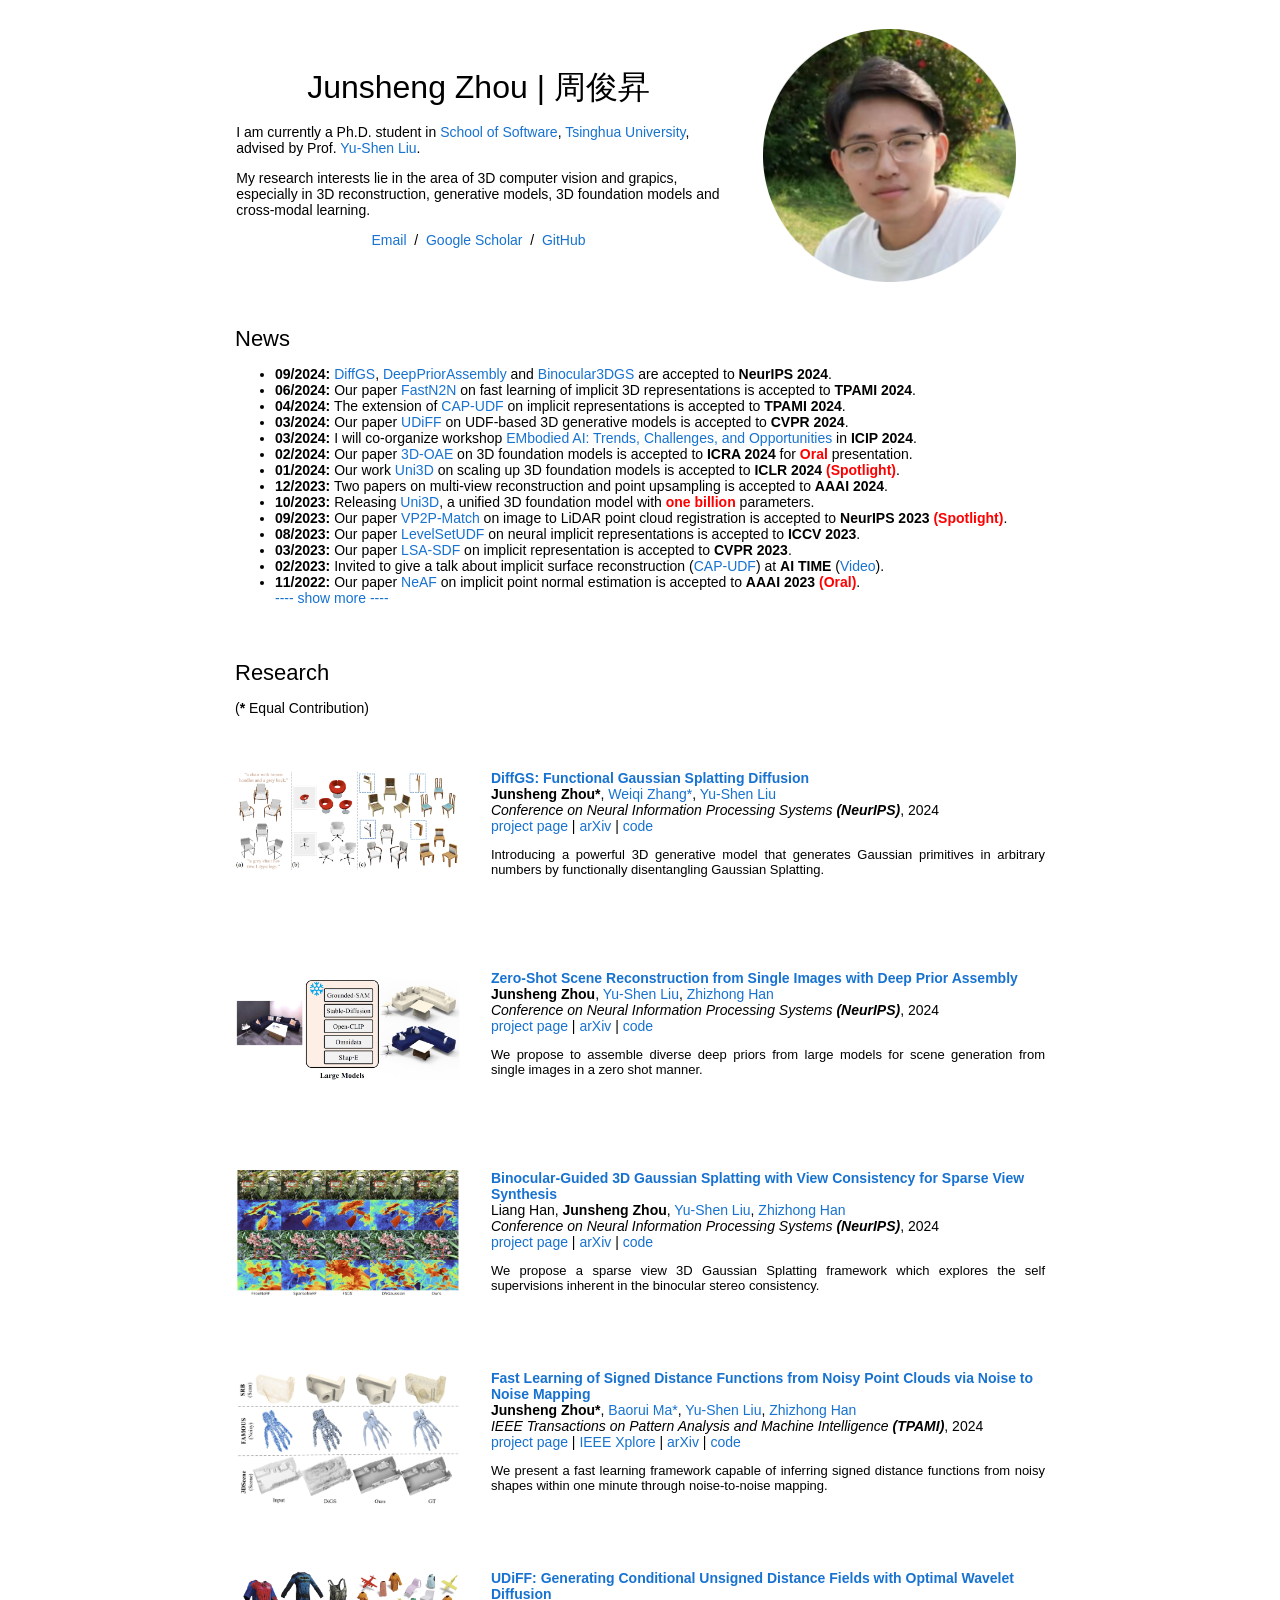
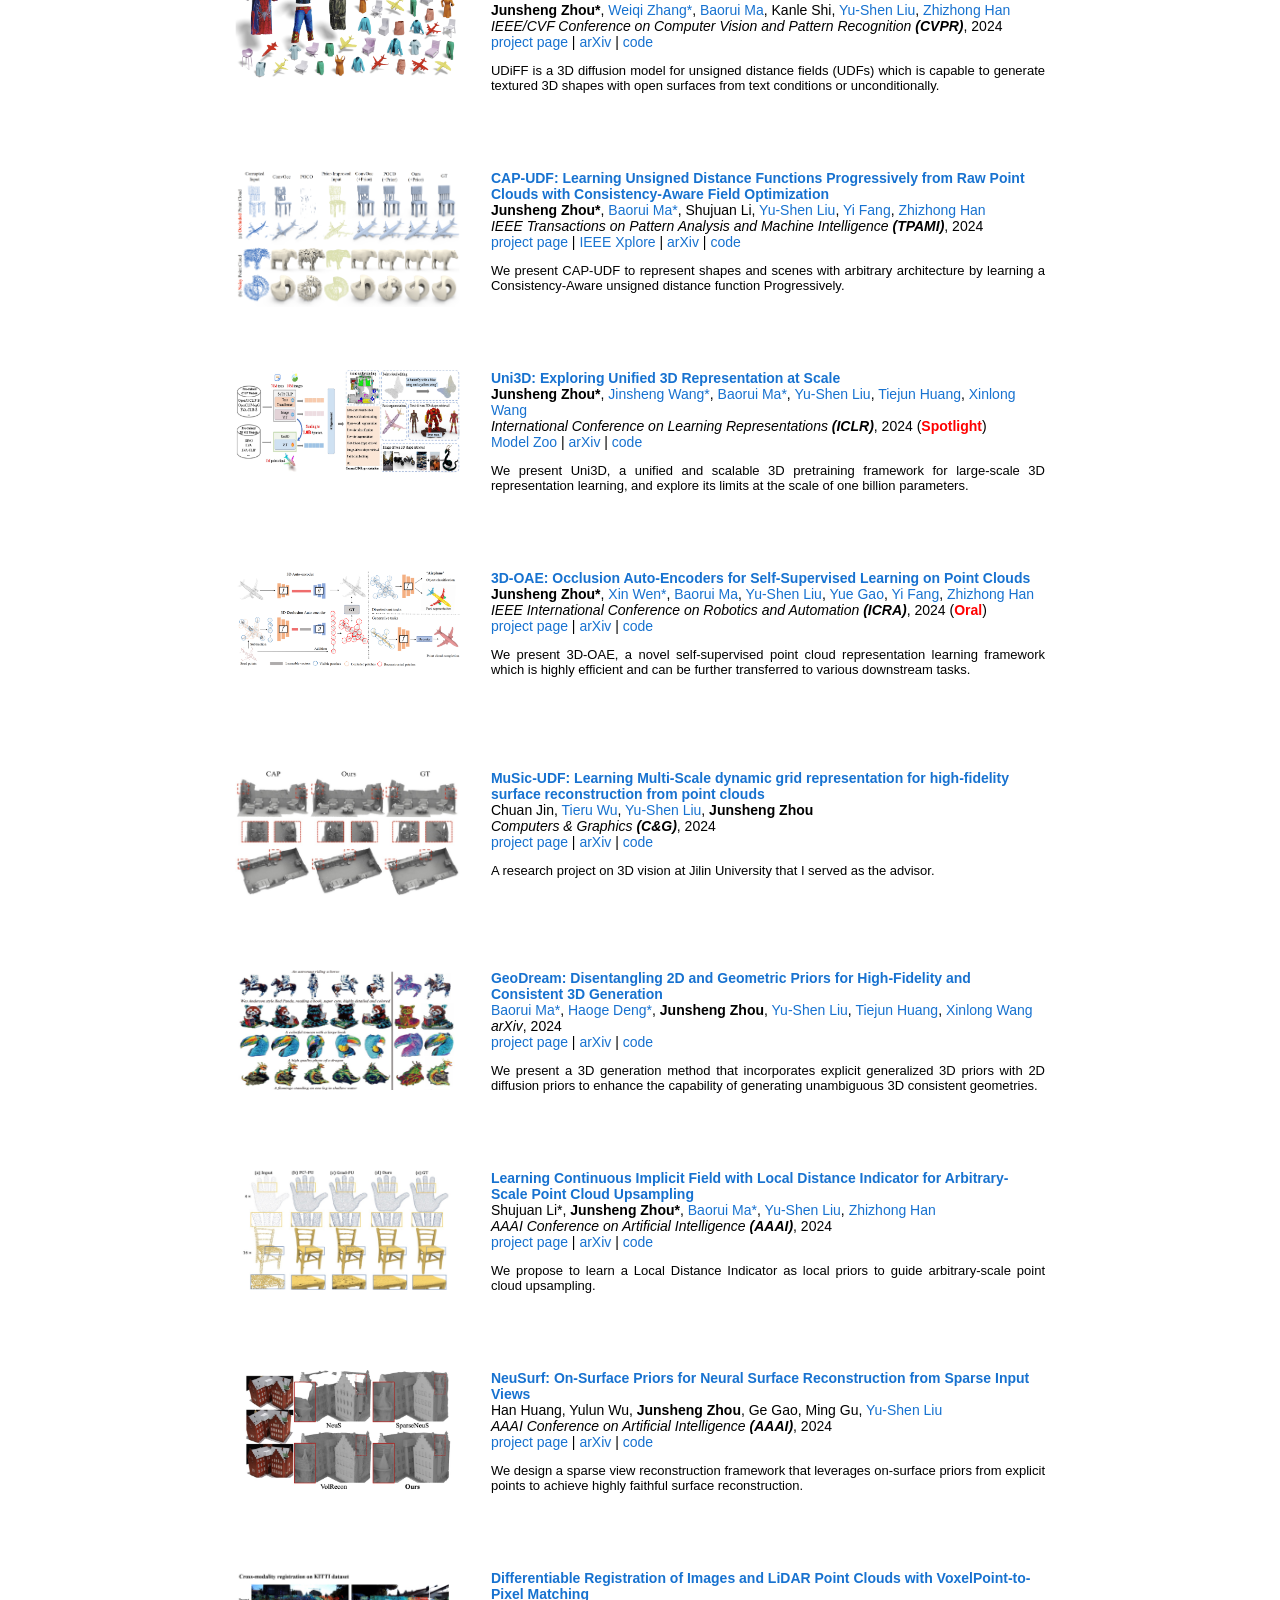
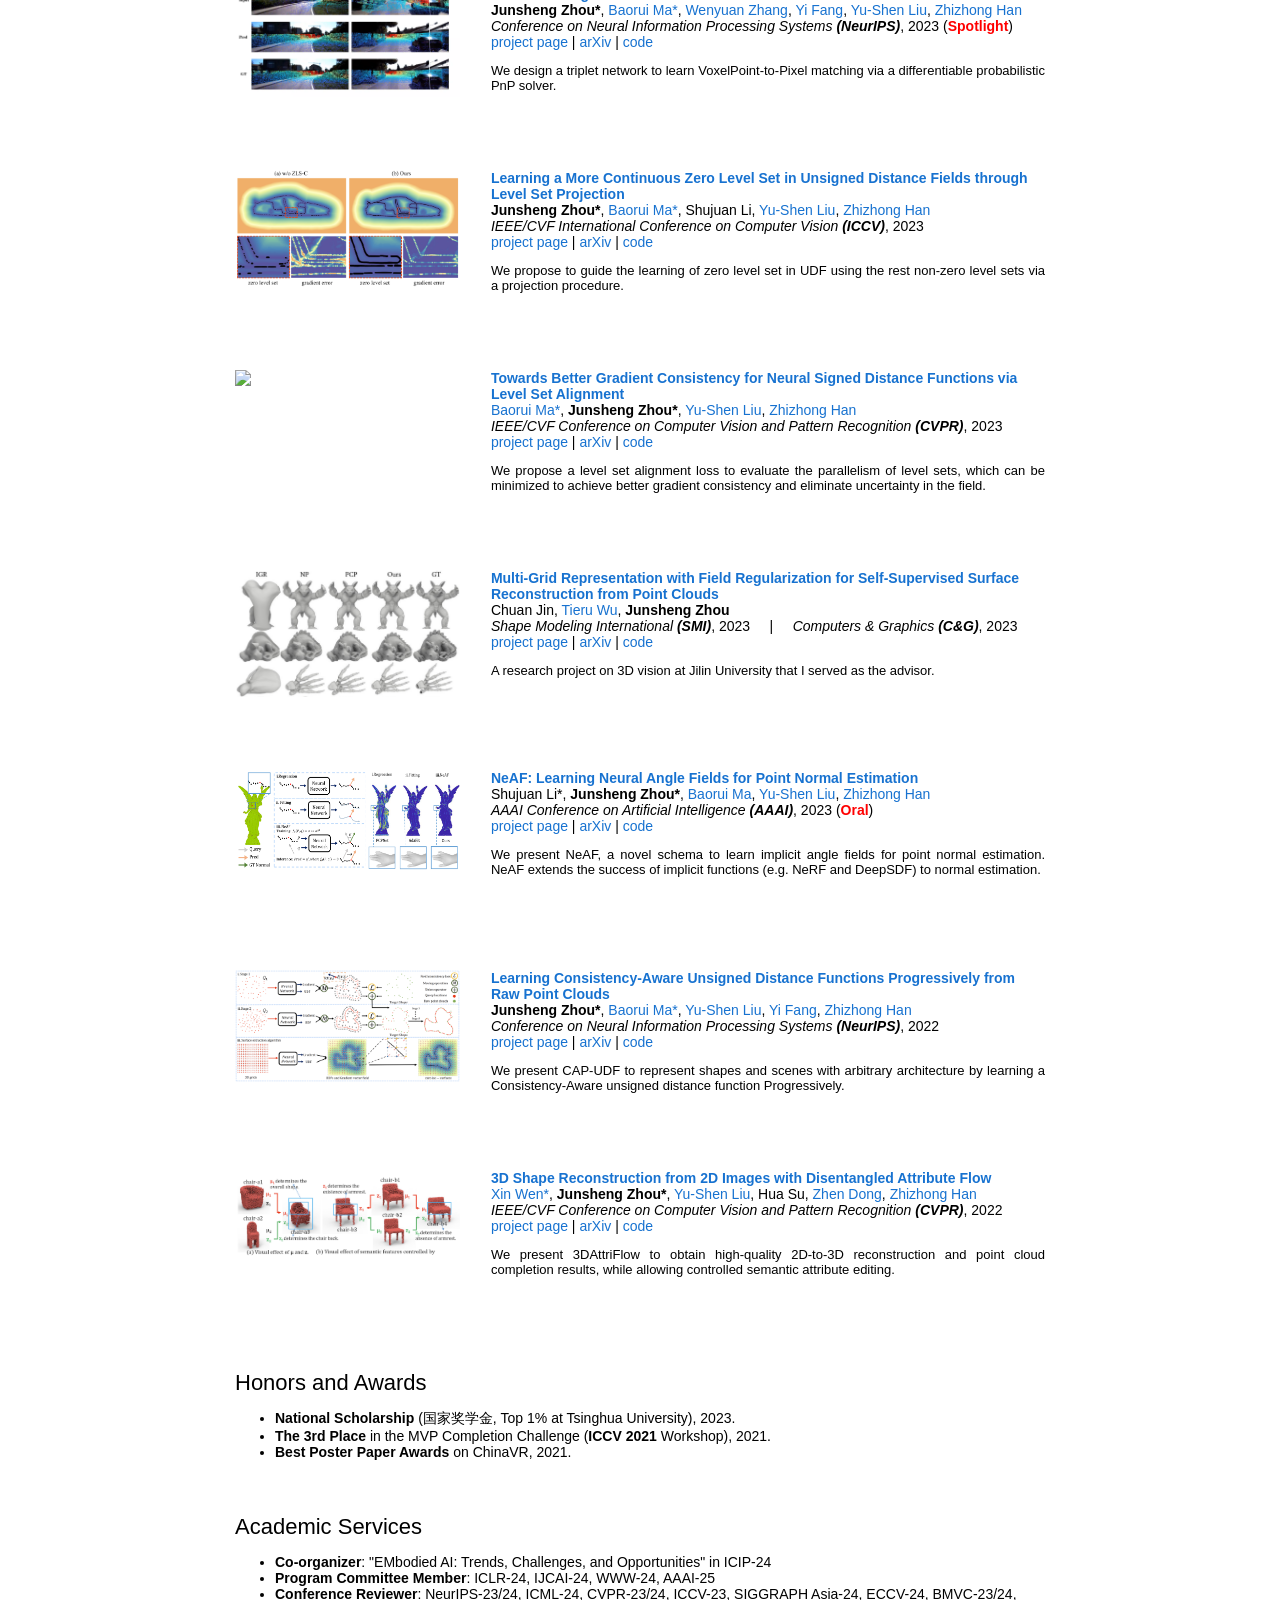
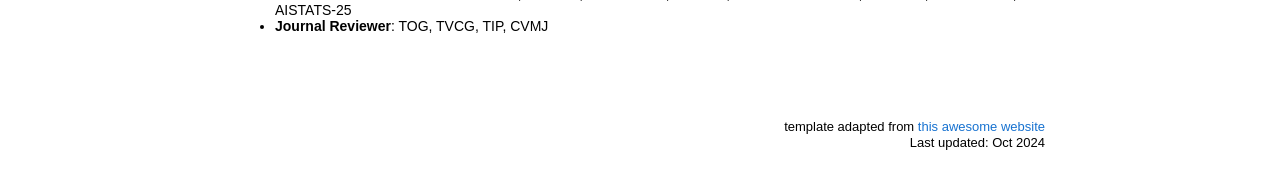
==== commit 9b626f77: "update" ====
--- a/index.html
+++ b/index.html
@@ -39,7 +39,7 @@
                 My research interests lie in the area of 3D computer vision and grapics, especially in 3D reconstruction, generative models, 3D foundation models and cross-modal learning. 
               </p>
               <p style="text-align:center">
-                <a href="mailto:zhoujs21@mails.tsinghua.edu.cn">Email</a> &nbsp/&nbsp
+                <a href="mailto:zhoujunsheng99@gmail.com">Email</a> &nbsp/&nbsp
                 <a href="https://scholar.google.com/citations?user=afPIrLYAAAAJ&hl=zh-CN&oi=ao">Google Scholar</a> &nbsp/&nbsp
                 <a href="https://github.com/junshengzhou/">GitHub</a>
               </p>
@@ -56,7 +56,7 @@
                 <heading>News</heading>
                 <ul>
                   <!--<li><strong>09/2024:</strong> Three papers on generative Gaussian modeling (DiffGS), scene generation (DeepPriorAssembly) and sparse view Gaussian learning (Binocular3DGS) are accepted to <b>NeurIPS 2024</b>.-->
-                  <li><strong>09/2024:</strong> <a href="https://junshengzhou.github.io">DiffGS</a>, <a href="https://junshengzhou.github.io">DeepPriorAssembly</a> and <a href="https://junshengzhou.github.io">Binocular3DGS</a> are accepted to <b>NeurIPS 2024</b>.
+                  <li><strong>09/2024:</strong> <a href="https://junshengzhou.github.io/DiffGS/">DiffGS</a>, <a href="https://junshengzhou.github.io/DeepPriorAssembly/">DeepPriorAssembly</a> and <a href="https://hanl2010.github.io/Binocular3DGS/">Binocular3DGS</a> are accepted to <b>NeurIPS 2024</b>.
                   <li><strong>06/2024:</strong> Our paper <a href="https://mabaorui.github.io/Noise2NoiseMapping/">FastN2N</a> on fast learning of implicit 3D representations is accepted to <b>TPAMI 2024</b>.
                   <li><strong>04/2024:</strong> The extension of <a href="https://junshengzhou.github.io/CAP-UDF/">CAP-UDF</a> on implicit representations is accepted to <b>TPAMI 2024</b>.
                   <li><strong>03/2024:</strong> Our paper <a href="https://weiqi-zhang.github.io/UDiFF/">UDiFF</a> on UDF-based 3D generative models is accepted to <b>CVPR 2024</b>.
@@ -94,7 +94,7 @@
                   </li>
                   <li><strong>10/2021:</strong> Our paper MSM-Vis on data visualization won the <strong><span style="color:#ff0000;">Best Poster Paper</span></strong> on <b>ChinaVR 2021</b>.
                   </li>
-                  <li><strong>09/2021:</strong> Started master journey at <a href="https://www.tsinghua.edu.cn/">Tsinghua University</a>.
+                  <li><strong>09/2021:</strong> Started my journey at <a href="https://www.tsinghua.edu.cn/">Tsinghua University</a>.
                   </li>
 
                   </div>
@@ -148,11 +148,11 @@
               <br>
               <em>Conference on Neural Information Processing Systems <b>(NeurIPS)</b></em>, 2024
               <br>
-              <a href="">project page</a> |             
-              <a href="">arXiv</a> |
-              <a href="">code</a>
-        
-              <p align="justify", style="font-size:13px">DiffGS is a powerful and efficient 3D generative model capable of generating Gaussian primitives in arbitrary numbers, with a functional disentanglement of Gaussian Splatting.
+              <a href="https://junshengzhou.github.io/DiffGS/">project page</a> |             
+              <a href="https://arxiv.org/abs/2410.19657">arXiv</a> |
+              <a href="https://github.com/weiqi-zhang/DiffGS">code</a>
+        
+              <p align="justify", style="font-size:13px"> Introducing a powerful 3D generative model that generates Gaussian primitives in arbitrary numbers by functionally disentangling Gaussian Splatting.
               </p>
             </td>
           </tr>
@@ -193,11 +193,11 @@
               <br>
               <em>Conference on Neural Information Processing Systems <b>(NeurIPS)</b></em>, 2024
               <br>
-              <a href="">project page</a> |             
-              <a href="">arXiv</a> |
-              <a href="">code</a>
-        
-              <p align="justify", style="font-size:13px">We propose to assembles diverse deep priors from large models for scene generation from single images in a zero shot manner.
+              <a href="https://junshengzhou.github.io/DeepPriorAssembly/">project page</a> |             
+              <a href="https://arxiv.org/abs/2410.15971">arXiv</a> |
+              <a href="https://github.com/junshengzhou/DeepPriorAssembly">code</a>
+        
+              <p align="justify", style="font-size:13px">We propose to assemble diverse deep priors from large models for scene generation from single images in a zero shot manner.
               </p>
             </td>
           </tr>
@@ -238,9 +238,9 @@
               <br>
               <em>Conference on Neural Information Processing Systems <b>(NeurIPS)</b></em>, 2024
               <br>
-              <a href="">project page</a> |             
-              <a href="">arXiv</a> |
-              <a href="">code</a>
+              <a href="https://hanl2010.github.io/Binocular3DGS/">project page</a> |             
+              <a href="https://arxiv.org/abs/2410.18822">arXiv</a> |
+              <a href="https://github.com/hanl2010/Binocular3DGS">code</a>
         
               <p align="justify", style="font-size:13px">We propose a sparse view 3D Gaussian Splatting framework which explores the self supervisions inherent in the binocular stereo consistency.
               </p>
@@ -995,7 +995,7 @@
                   </li>
                   <li> <strong>Conference Reviewer</strong>: NeurIPS-23/24, ICML-24, CVPR-23/24, ICCV-23, SIGGRAPH Asia-24, ECCV-24, BMVC-23/24, AISTATS-25
                   </li>
-                  <li> <strong>Journal Reviewer</strong>: ToG, TIP, CVMJ
+                  <li> <strong>Journal Reviewer</strong>: TOG, TVCG, TIP, CVMJ
                   </li>
 
                 </ul>
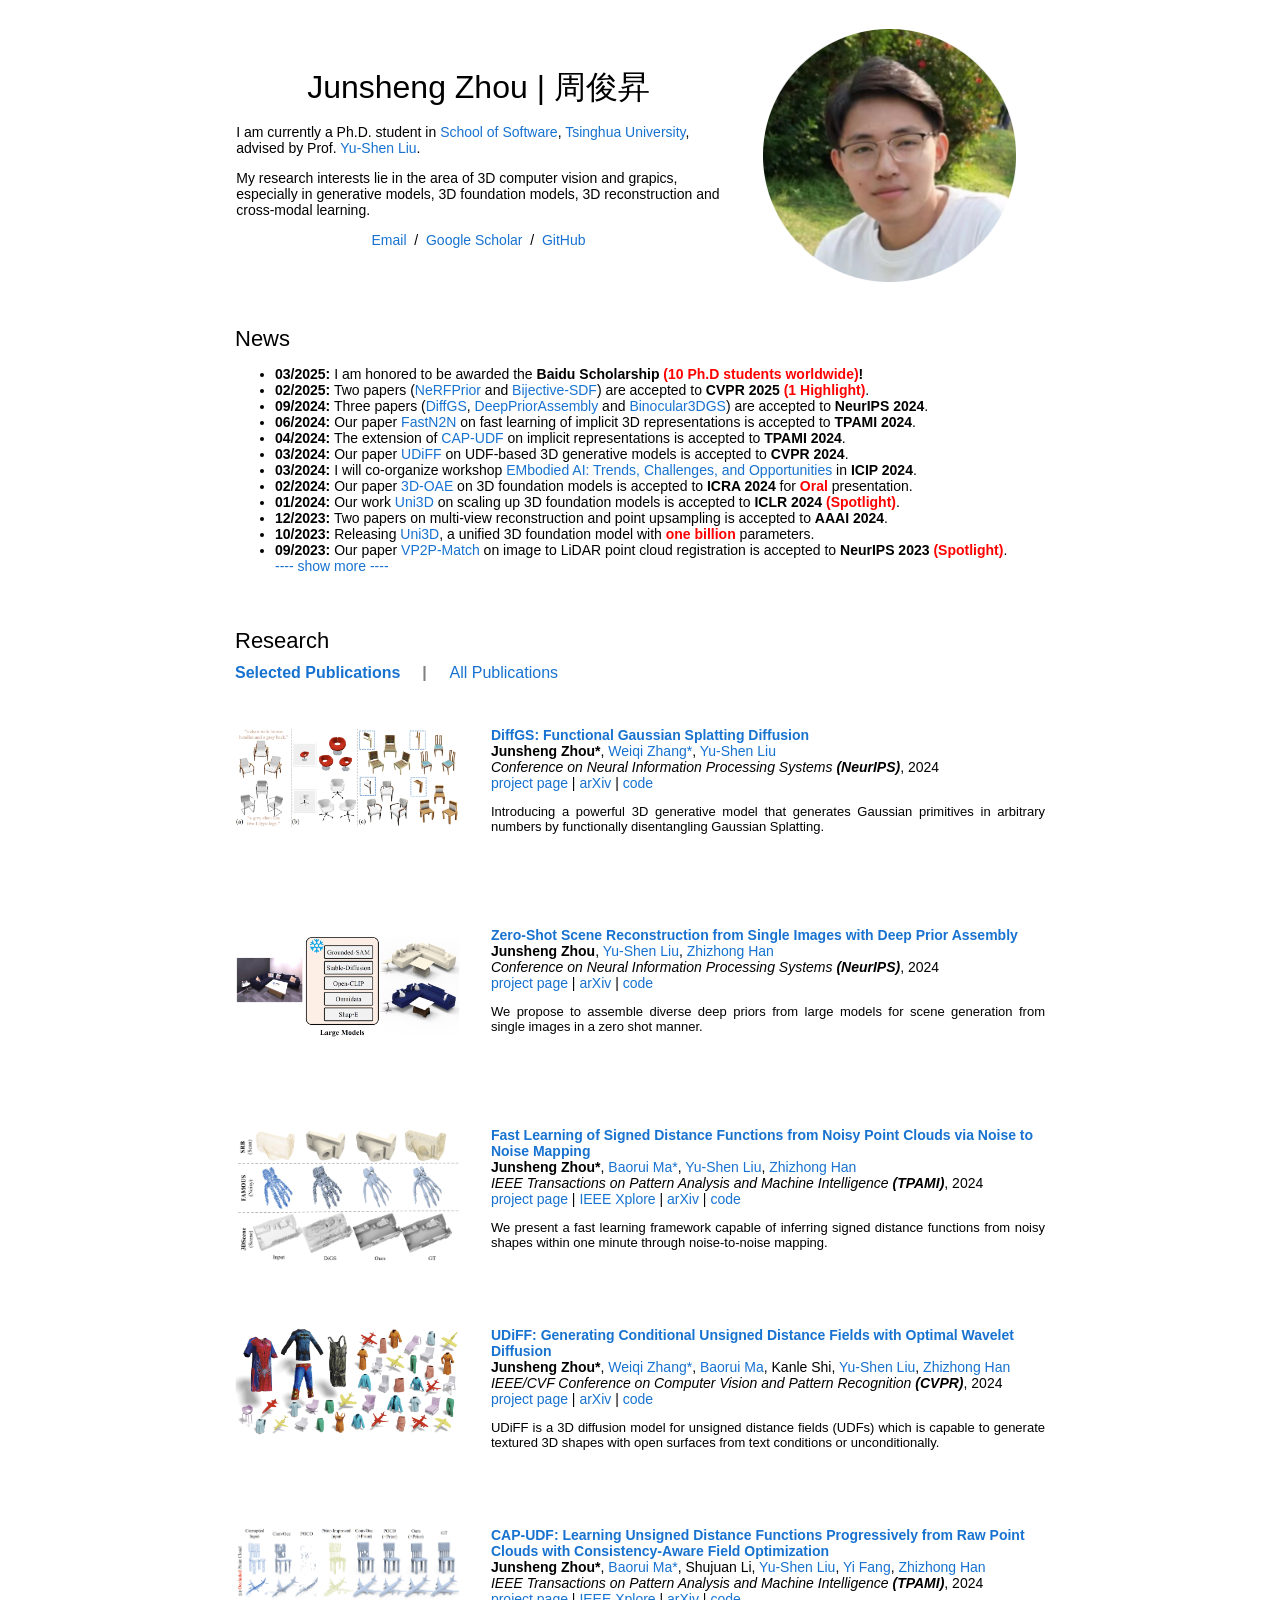
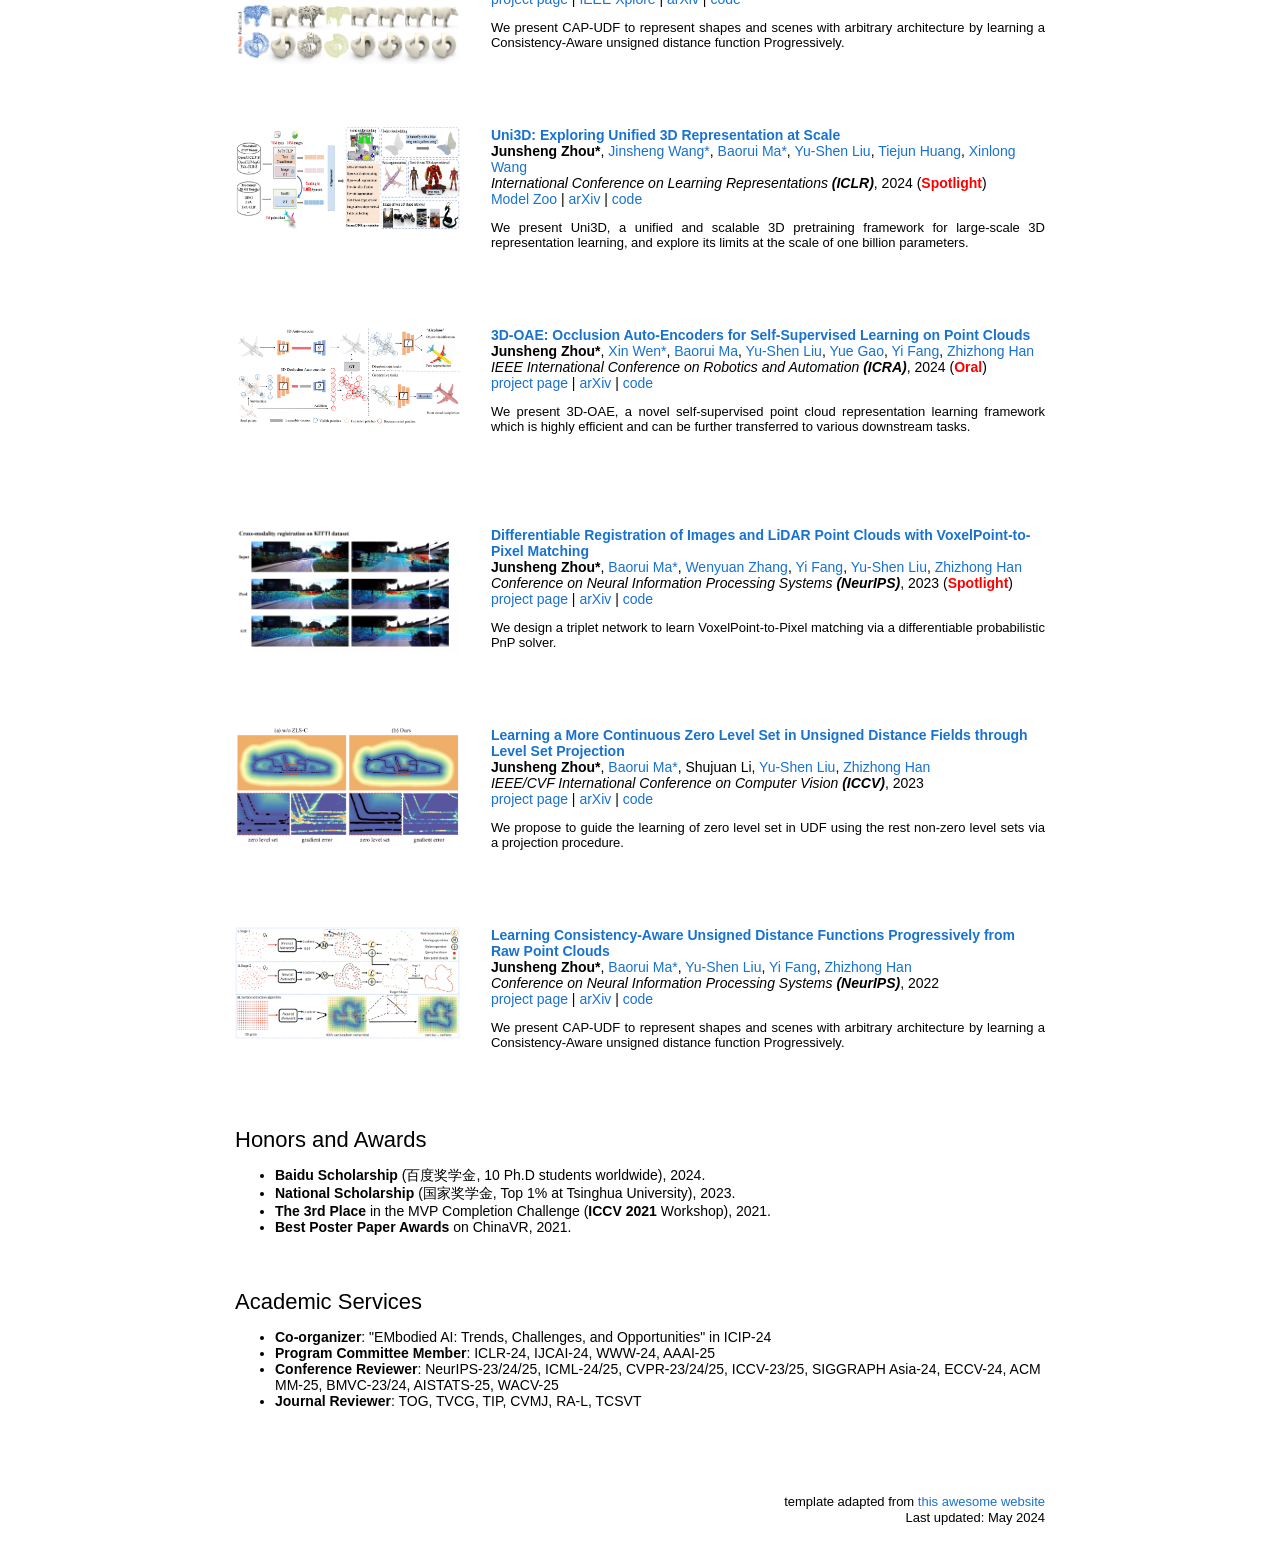
==== commit bddb4a9b: "update" ====
--- a/index.html
+++ b/index.html
@@ -20,6 +20,29 @@
   <link rel="stylesheet" type="text/css" href="stylesheet.css">
 	<link rel="icon" href="data:image/svg+xml,<svg xmlns=%22http://www.w3.org/2000/svg%22 viewBox=%220 0 100 100%22><text y=%22.9em%22 font-size=%2290%22>🌠</text></svg>">
   <script src="script/functions.js"></script>
+  <script>
+    function showSelected() {
+      document.getElementById("selectedPublications").style.display = "block";
+      document.getElementById("allPublications").style.display = "none";
+      document.getElementById("selectedBtn").style.fontWeight = "bold";
+      document.getElementById("allBtn").style.fontWeight = "normal";
+    }
+    
+    function showAll() {
+      document.getElementById("selectedPublications").style.display = "none";
+      document.getElementById("allPublications").style.display = "block";
+      document.getElementById("selectedBtn").style.fontWeight = "normal";
+      document.getElementById("allBtn").style.fontWeight = "bold";
+    }
+    // // 强制刷新所有 allPublications 内的视频
+    // const videos = document.querySelectorAll('#allPublications video');
+    // videos.forEach(video => {
+    //   video.pause(); // 停止
+    //   video.currentTime = 0; // 回到开头
+    //   video.load(); // 重新加载
+    //   video.play(); // 重新播放（optional）
+    // });
+    </script>
 </head>
 
 
@@ -36,7 +59,7 @@
               <p>I am currently a Ph.D. student in <a href="https://www.thss.tsinghua.edu.cn/">School of Software</a>, <a href="https://www.tsinghua.edu.cn/">Tsinghua University</a>, advised by Prof. <a href="https://yushen-liu.github.io/">Yu-Shen Liu</a>.
               </p>
               <p>
-                My research interests lie in the area of 3D computer vision and grapics, especially in 3D reconstruction, generative models, 3D foundation models and cross-modal learning. 
+                My research interests lie in the area of 3D computer vision and grapics, especially in generative models, 3D foundation models, 3D reconstruction and cross-modal learning. 
               </p>
               <p style="text-align:center">
                 <a href="mailto:zhoujunsheng99@gmail.com">Email</a> &nbsp/&nbsp
@@ -55,8 +78,10 @@
               <td style="padding:20px;width:100%;vertical-align:middle">
                 <heading>News</heading>
                 <ul>
+                  <li><strong>03/2025:</strong> I am honored to be awarded the <b>Baidu Scholarship <strong><span style="color:#ff0000;">(10 Ph.D students worldwide)</span></strong>!</b>
+                  <li><strong>02/2025:</strong> Two papers (<a href="https://wen-yuan-zhang.github.io/NeRFPrior/">NeRFPrior</a> and <a href="">Bijective-SDF</a>) are accepted to <b>CVPR 2025</b> <strong><span style="color:#ff0000;">(1 Highlight)</span></strong>.
                   <!--<li><strong>09/2024:</strong> Three papers on generative Gaussian modeling (DiffGS), scene generation (DeepPriorAssembly) and sparse view Gaussian learning (Binocular3DGS) are accepted to <b>NeurIPS 2024</b>.-->
-                  <li><strong>09/2024:</strong> <a href="https://junshengzhou.github.io/DiffGS/">DiffGS</a>, <a href="https://junshengzhou.github.io/DeepPriorAssembly/">DeepPriorAssembly</a> and <a href="https://hanl2010.github.io/Binocular3DGS/">Binocular3DGS</a> are accepted to <b>NeurIPS 2024</b>.
+                  <li><strong>09/2024:</strong> Three papers (<a href="https://junshengzhou.github.io/DiffGS/">DiffGS</a>, <a href="https://junshengzhou.github.io/DeepPriorAssembly/">DeepPriorAssembly</a> and <a href="https://hanl2010.github.io/Binocular3DGS/">Binocular3DGS</a>) are accepted to <b>NeurIPS 2024</b>.
                   <li><strong>06/2024:</strong> Our paper <a href="https://mabaorui.github.io/Noise2NoiseMapping/">FastN2N</a> on fast learning of implicit 3D representations is accepted to <b>TPAMI 2024</b>.
                   <li><strong>04/2024:</strong> The extension of <a href="https://junshengzhou.github.io/CAP-UDF/">CAP-UDF</a> on implicit representations is accepted to <b>TPAMI 2024</b>.
                   <li><strong>03/2024:</strong> Our paper <a href="https://weiqi-zhang.github.io/UDiFF/">UDiFF</a> on UDF-based 3D generative models is accepted to <b>CVPR 2024</b>.
@@ -71,20 +96,21 @@
                   </li>
                   <li><strong>09/2023:</strong> Our paper <a href="">VP2P-Match</a> on image to LiDAR point cloud registration is accepted to <b>NeurIPS 2023</b> <strong><span style="color:#ff0000;">(Spotlight)</span></strong>.
                   </li>
-                  <li><strong>08/2023:</strong> Our paper <a href="https://github.com/junshengzhou/LevelSetUDF/">LevelSetUDF</a> on neural implicit representations is accepted to <b>ICCV 2023</b>.
-                  </li>
-                  <!-- <li><strong>06/2023:</strong> One paper on surface reconstruction that I advised is accepted to <b>SMI 2023</b> and <b>C&G 2023</b>.-->
-                  </li>
-                  <li><strong>03/2023:</strong> Our paper <a href="https://github.com/mabaorui/TowardsBetterGradient/">LSA-SDF</a> on implicit representation is accepted to <b>CVPR 2023</b>.
-                  </li>
-                  <li><strong>02/2023:</strong> Invited to give a talk about implicit surface reconstruction (<a href="https://junshengzhou.github.io/CAP-UDF/">CAP-UDF</a>) at <b>AI TIME</b> (<a href="https://www.bilibili.com/video/BV1vX4y197G6/?spm_id_from=333.999.0.0&vd_source=12a96146b06f9a1687080af1ce34dcf1">Video</a>).
-                  </li>
-
-                  <li><strong>11/2022:</strong> Our paper <a href="https://github.com/lisj575/NeAF/">NeAF</a> on implicit point normal estimation is accepted to <b>AAAI 2023</b> <strong><span style="color:#ff0000;">(Oral)</span></strong>.
-                  </li>
 
                   <a href="javascript:toggleblock(&#39;old_news&#39;)">---- show more ----</a>
                   <div id="old_news" style="display: none;">
+                  <li><strong>08/2023:</strong> Our paper <a href="https://github.com/junshengzhou/LevelSetUDF/">LevelSetUDF</a> on neural implicit representations is accepted to <b>ICCV 2023</b>.
+                  </li>
+                  <!-- <li><strong>06/2023:</strong> One paper on surface reconstruction that I advised is accepted to <b>SMI 2023</b> and <b>C&G 2023</b>.-->
+                  </li>
+                  <li><strong>03/2023:</strong> Our paper <a href="https://github.com/mabaorui/TowardsBetterGradient/">LSA-SDF</a> on implicit representation is accepted to <b>CVPR 2023</b>.
+                  </li>
+                  <li><strong>02/2023:</strong> Invited to give a talk about implicit surface reconstruction (<a href="https://junshengzhou.github.io/CAP-UDF/">CAP-UDF</a>) at <b>AI TIME</b> (<a href="https://www.bilibili.com/video/BV1vX4y197G6/?spm_id_from=333.999.0.0&vd_source=12a96146b06f9a1687080af1ce34dcf1">Video</a>).
+                  </li>
+
+                  <li><strong>11/2022:</strong> Our paper <a href="https://github.com/lisj575/NeAF/">NeAF</a> on implicit point normal estimation is accepted to <b>AAAI 2023</b> <strong><span style="color:#ff0000;">(Oral)</span></strong>.
+                  </li>
+
 
                   <li><strong>09/2022:</strong> Our paper <a href="https://junshengzhou.github.io/CAP-UDF/">CAP-UDF</a> on surface reconstruction is accepted to <b>NeurIPS 2022</b>.
                   </li>
@@ -109,859 +135,1421 @@
             <tr>
             <td style="padding:20px;width:100%;vertical-align:middle">
               <heading>Research</heading>
-              <p>(<strong>*</strong> Equal Contribution)</p>
+              <p style="text-align:left; margin-top:10px; margin-bottom:5px;">
+                <a href="javascript:void(0);" id="selectedBtn" onclick="showSelected()" style="font-size:16px; text-decoration:none; font-weight:bold; margin-right:8px;">Selected Publications</a>
+                <span style="font-size:16px; color:gray; font-weight:bold; margin:0 10px;">| &nbsp</span>
+                <a href="javascript:void(0);" id="allBtn" onclick="showAll()" style="font-size:16px; text-decoration:none; font-weight:normal;">All Publications</a>
+              </p>
+              
             </td>
           </tr>
         </tbody></table>
 
-        <table width="100%" align="center" border="0" cellspacing="0" cellpadding="20">
-          <tbody>
-          <tr onmouseout="diffgs_stop()" onmouseover="diffgs_start()">
-            <td width="28%">
-              <div class="one">
-                <div class="two" id="diffgs" style="opacity: 0;">
-                  <video width="225" muted="" autoplay="" loop="">
-                    <source src="media/diffgs_after.mp4" type="video/mp4">
-                    Your browser does not support the video tag.
-                  </video>
-                </div>
-                <img src="media/diffgs_before.png" width="225">
-        
-              </div>
-              <script type="text/javascript">
-                function diffgs_start() {
-                  document.getElementById('diffgs').style.opacity = "1";
-                }
-                function diffgs_stop() {
-                  document.getElementById('diffgs').style.opacity = "0";
-                }
-                diffgs_stop()
-              </script>
-            </td>
-        
-            <td width="65%" valign="top">
-              <a href="https://junshengzhou.github.io/DiffGS/">
-                <papertitle>DiffGS: Functional Gaussian Splatting Diffusion</papertitle>
-              </a>
-              <br>
-              <strong>Junsheng Zhou*</strong>, <a href="https://weiqi-zhang.github.io/">Weiqi Zhang*</a>, <a href="https://yushen-liu.github.io/">Yu-Shen Liu</a>
-              <br>
-              <em>Conference on Neural Information Processing Systems <b>(NeurIPS)</b></em>, 2024
-              <br>
-              <a href="https://junshengzhou.github.io/DiffGS/">project page</a> |             
-              <a href="https://arxiv.org/abs/2410.19657">arXiv</a> |
-              <a href="https://github.com/weiqi-zhang/DiffGS">code</a>
-        
-              <p align="justify", style="font-size:13px"> Introducing a powerful 3D generative model that generates Gaussian primitives in arbitrary numbers by functionally disentangling Gaussian Splatting.
-              </p>
-            </td>
-          </tr>
-          </tbody>
-        </table>
-
-        <table width="100%" align="center" border="0" cellspacing="0" cellpadding="20">
-          <tbody>
-          <tr onmouseout="dpa_stop()" onmouseover="dpa_start()">
-            <td width="28%">
-              <div class="one">
-                <div class="two" id="dpa" style="opacity: 0;">
-                  <video width="225" muted="" autoplay="" loop="">
-                    <source src="media/dpa_after.mp4" type="video/mp4">
-                    Your browser does not support the video tag.
-                  </video>
-                </div>
-                <img src="media/dpa_before.png" width="225">
-        
-              </div>
-              <script type="text/javascript">
-                function dpa_start() {
-                  document.getElementById('dpa').style.opacity = "1";
-                }
-                function dpa_stop() {
-                  document.getElementById('dpa').style.opacity = "0";
-                }
-                dpa_stop()
-              </script>
-            </td>
-        
-            <td width="65%" valign="top">
-              <a href="https://junshengzhou.github.io/DeepPriorAssembly/">
-                <papertitle>Zero-Shot Scene Reconstruction from Single Images with Deep Prior Assembly</papertitle>
-              </a>
-              <br>
-              <strong>Junsheng Zhou</strong>, <a href="https://yushen-liu.github.io/">Yu-Shen Liu</a>, <a href="https://h312h.github.io/">Zhizhong Han</a>
-              <br>
-              <em>Conference on Neural Information Processing Systems <b>(NeurIPS)</b></em>, 2024
-              <br>
-              <a href="https://junshengzhou.github.io/DeepPriorAssembly/">project page</a> |             
-              <a href="https://arxiv.org/abs/2410.15971">arXiv</a> |
-              <a href="https://github.com/junshengzhou/DeepPriorAssembly">code</a>
-        
-              <p align="justify", style="font-size:13px">We propose to assemble diverse deep priors from large models for scene generation from single images in a zero shot manner.
-              </p>
-            </td>
-          </tr>
-          </tbody>
-        </table>
-
-        <table width="100%" align="center" border="0" cellspacing="0" cellpadding="20">
-          <tbody>
-          <tr onmouseout="Binocular3DGS_stop()" onmouseover="Binocular3DGS_start()">
-            <td width="28%">
-              <div class="one">
-                <div class="two" id="Binocular3DGS" style="opacity: 0;">
-                  <video width="225" muted="" autoplay="" loop="">
-                    <source src="media/binoculargs_after.mp4" type="video/mp4">
-                    Your browser does not support the video tag.
-                  </video>
-                </div>
-                <img src="media/binoculargs_before.png" width="225">
-        
-              </div>
-              <script type="text/javascript">
-                function Binocular3DGS_start() {
-                  document.getElementById('Binocular3DGS').style.opacity = "1";
-                }
-                function Binocular3DGS_stop() {
-                  document.getElementById('Binocular3DGS').style.opacity = "0";
-                }
-                Binocular3DGS_stop()
-              </script>
-            </td>
-        
-            <td width="65%" valign="top">
-              <a href="https://hanl2010.github.io/Binocular3DGS/">
-                <papertitle>Binocular-Guided 3D Gaussian Splatting with View Consistency for Sparse View Synthesis</papertitle>
-              </a>
-              <br>
-              Liang Han, <strong>Junsheng Zhou</strong>, <a href="https://yushen-liu.github.io/">Yu-Shen Liu</a>, <a href="https://h312h.github.io/">Zhizhong Han</a>
-              <br>
-              <em>Conference on Neural Information Processing Systems <b>(NeurIPS)</b></em>, 2024
-              <br>
-              <a href="https://hanl2010.github.io/Binocular3DGS/">project page</a> |             
-              <a href="https://arxiv.org/abs/2410.18822">arXiv</a> |
-              <a href="https://github.com/hanl2010/Binocular3DGS">code</a>
-        
-              <p align="justify", style="font-size:13px">We propose a sparse view 3D Gaussian Splatting framework which explores the self supervisions inherent in the binocular stereo consistency.
-              </p>
-            </td>
-          </tr>
-          </tbody>
-        </table>
-
-        <table width="100%" align="center" border="0" cellspacing="0" cellpadding="20">
-          <tbody>
-          <tr onmouseout="fastn2n_stop()" onmouseover="fastn2n_start()">
-            <td width="28%">
-              <div class="one">
-                <div class="two" id="fastn2n_shape" style="opacity: 0;">
-                  <img src='media/FastN2N_after.gif' width="225">
-                </div>
-                <img src="media/FastN2N_before.png" width="225">
-        
-              </div>
-              <script type="text/javascript">
-                function fastn2n_start() {
-                  document.getElementById('fastn2n_shape').style.opacity = "1";
-                }
-                function fastn2n_stop() {
-                  document.getElementById('fastn2n_shape').style.opacity = "0";
-                }
-                fastn2n_stop()
-              </script>
-            </td>
-        
-            <td width="65%" valign="top">
-              <a href="https://mabaorui.github.io/Noise2NoiseMapping/">
-                <papertitle>Fast Learning of Signed Distance Functions from Noisy Point Clouds via Noise to Noise Mapping</papertitle>
-              </a>
-              <br>
-              <strong>Junsheng Zhou*</strong>, <a href="https://mabaorui.github.io/"> Baorui Ma*</a>, <a href="https://yushen-liu.github.io/">Yu-Shen Liu</a>, <a href="https://h312h.github.io/">Zhizhong Han</a>
-              <br>
-              <em>IEEE Transactions on Pattern Analysis and Machine Intelligence <b>(TPAMI)</b></em>, 2024
-              <br>
-              <a href="https://mabaorui.github.io/Noise2NoiseMapping/">project page</a> |             
-              <a href="https://ieeexplore.ieee.org/document/10561582">IEEE Xplore</a> | <a href="https://arxiv.org/abs/2407.14225">arXiv</a> |
-              <a href="https://github.com/mabaorui/Noise2NoiseMapping">code</a>
-        
-              <p align="justify", style="font-size:13px">We present a fast learning framework capable of inferring signed distance functions from noisy shapes within one minute through noise-to-noise mapping.
-              </p>
-            </td>
-          </tr>
-          </tbody>
-        </table>
-
-        <table width="100%" align="center" border="0" cellspacing="0" cellpadding="20">
-          <tbody>
-          <tr onmouseout="UDiFF_stop()" onmouseover="UDiFF_start()">
-            <td width="28%">
-              <div class="one">
-                <div class="two" id="UDiFF" style="opacity: 0;">
-                  <video width="225" muted="" autoplay="" loop="">
-                    <source src="media/UDiFF_after_2.mp4" type="video/mp4">
-                    Your browser does not support the video tag.
-                  </video>
-                </div>
-                <img src="media/UDiFF_before.png" width="225">
-        
-              </div>
-        
-              <script type="text/javascript">
-                function UDiFF_start() {
-                  document.getElementById('UDiFF').style.opacity = "1";
-                }
-                function UDiFF_stop() {
-                  document.getElementById('UDiFF').style.opacity = "0";
-                }
-                UDiFF_stop()
-              </script>
-            </td>
-        
-            <td width="65%" valign="top">
-              <a href="https://weiqi-zhang.github.io/UDiFF/">
-                <papertitle>UDiFF: Generating Conditional Unsigned Distance Fields with Optimal Wavelet Diffusion
-                </papertitle>
-              </a>
-              <br>
-              <strong>Junsheng Zhou*</strong>, <a href="https://weiqi-zhang.github.io/">Weiqi Zhang*</a>, <a href="https://mabaorui.github.io/"> Baorui Ma</a>, Kanle Shi, 
-              <a href="https://yushen-liu.github.io/"> Yu-Shen Liu</a>, <a href="https://h312h.github.io/">Zhizhong Han</a>
-              <br>
-              <em>IEEE/CVF Conference on Computer Vision and Pattern Recognition <b>(CVPR)</b></em>, 2024
-              <br>
-              <a href="https://weiqi-zhang.github.io/UDiFF/">project page</a> |             
-              <a href="https://arxiv.org/abs/2404.06851">arXiv</a> |
-              <a href="https://github.com/weiqi-zhang/UDiFF">code</a>
-        
-              <p align="justify", style="font-size:13px">UDiFF is a 3D diffusion model for unsigned distance fields (UDFs) which is capable to generate textured 3D shapes with open surfaces from text conditions or unconditionally.
-              </p>
-            </td>
-          </tr>
-          </tbody>
-        </table>
-
-        
-        <table width="100%" align="center" border="0" cellspacing="0" cellpadding="20">
-          <tbody>
-          <tr onmouseout="cappami_stop()" onmouseover="cappami_start()">
-            <td width="28%">
-              <div class="one">
-                <div class="two" id="cappami_shape" style="opacity: 0;">
-                  <img src='media/cappami_before.png' width="225">
-                </div>
-                <img src="media/cappami_after.png" width="225">
-        
-              </div>
-              <script type="text/javascript">
-                function cappami_start() {
-                  document.getElementById('cappami_shape').style.opacity = "1";
-                }
-                function cappami_stop() {
-                  document.getElementById('cappami_shape').style.opacity = "0";
-                }
-                cappami_stop()
-              </script>
-            </td>
-        
-            <td width="65%" valign="top">
-              <a href="https://junshengzhou.github.io/CAP-UDF/">
-                <papertitle>CAP-UDF: Learning Unsigned Distance Functions Progressively from Raw Point Clouds with Consistency-Aware Field Optimization</papertitle>
-              </a>
-              <br>
-              <strong>Junsheng Zhou*</strong>, <a href="https://mabaorui.github.io/"> Baorui Ma*</a>, Shujuan Li, <a href="https://yushen-liu.github.io/">Yu-Shen Liu</a>, <a href="http://mmvc.engineering.nyu.edu/">Yi Fang</a>, <a href="https://h312h.github.io/">Zhizhong Han</a>
-              <br>
-              <em>IEEE Transactions on Pattern Analysis and Machine Intelligence <b>(TPAMI)</b></em>, 2024
-              <br>
-              <a href="https://junshengzhou.github.io/CAP-UDF/">project page</a> |             
-              <a href="https://ieeexplore.ieee.org/document/10506631">IEEE Xplore</a> | <a href="https://arxiv.org/pdf/2210.02757.pdf">arXiv</a> |
-              <a href="https://github.com/junshengzhou/CAP-UDF">code</a>
-        
-              <p align="justify", style="font-size:13px">We present CAP-UDF to represent shapes and scenes with arbitrary architecture by learning a Consistency-Aware unsigned distance function Progressively.
-              </p>
-            </td>
-          </tr>
-          </tbody>
-        </table>
-
-        <table width="100%" align="center" border="0" cellspacing="0" cellpadding="20">
-          <tbody>
-          <tr onmouseout="uni3d_stop()" onmouseover="uni3d_start()">
-            <td width="28%">
-              <div class="one">
-                <div class="two" id="uni3d" style="opacity: 0;">
-                  <img src='media/uni3d_before.jpg' width="225">
-                </div>
-                <img src="media/uni3d_after.jpg" width="225">
-      
-              </div>
-              <script type="text/javascript">
-                function uni3d_start() {
-                  document.getElementById('uni3d').style.opacity = "1";
-                }
-                function uni3d_stop() {
-                  document.getElementById('uni3d').style.opacity = "0";
-                }
-                uni3d_stop()
-              </script>
-            </td>
-      
-            <td width="65%" valign="top">
-              <a href="https://github.com/baaivision/Uni3D">
-                <papertitle>Uni3D: Exploring Unified 3D Representation at Scale
-                </papertitle>
-              </a>
-              <br>
-              <strong>Junsheng Zhou*</strong>, <a href="https://github.com/Wolfwjs/"> Jinsheng Wang*</a>, <a href="https://mabaorui.github.io/"> Baorui Ma*</a>, 
-              <a href="https://yushen-liu.github.io/"> Yu-Shen Liu</a>, <a href="https://scholar.google.com/citations?user=knvEK4AAAAAJ&hl=en"> Tiejun Huang</a>, <a href="https://www.xloong.wang/">Xinlong Wang</a>
-              <br>
-              <em>International Conference on Learning Representations <b>(ICLR)</b></em>, 2024  (<strong><span style="color:#ff0000;">Spotlight</span></strong>)
-              <br>
-              <a href="https://huggingface.co/BAAI/Uni3D/tree/main/modelzoo">Model Zoo</a> |             
-              <a href="https://arxiv.org/abs/2310.06773/">arXiv</a> |
-              <a href="https://github.com/baaivision/Uni3D">code</a>
-      
-              <p align="justify", style="font-size:13px">We present Uni3D, a unified and scalable 3D pretraining framework for large-scale 3D representation learning, and explore its limits at the scale of one billion parameters.
-              </p>
-            </td>
-          </tr>
-          </tbody>
-        </table>
-
-
-                  
-        <table width="100%" align="center" border="0" cellspacing="0" cellpadding="20">
-          <tbody>
-          <tr onmouseout="oae_stop()" onmouseover="oae_start()">
-            <td width="28%">
-              <div class="one">
-                  <div class="two" id="oae_shape" style="opacity: 0;">
-                      <video width="225" muted="" autoplay="" loop="">
-                        <source src="media/3doae_after.mp4" type="video/mp4">
-                        Your browser does not support the video tag.
-                      </video>
-                  </div>
-                <img src="media/3doae_before.png" width="225">
+        <!-- Selected Publications Section -->
+        <div id="selectedPublications">
+          <!-- 把你希望放入“Selected Publications”的 table 元素都放在这里，比如最近几年重点论文 -->
+          <!-- 示例 -->
+          <table width="100%" align="center" border="0" cellspacing="0" cellpadding="20">
+            <tbody>
+            <tr onmouseout="diffgs_stop()" onmouseover="diffgs_start()">
+              <td width="28%">
+                <div class="one">
+                  <div class="two" id="diffgs" style="opacity: 0;">
+                    <video width="225" muted="" autoplay="" loop="">
+                      <source src="media/diffgs_after.mp4" type="video/mp4">
+                      Your browser does not support the video tag.
+                    </video>
+                  </div>
+                  <img src="media/diffgs_before.png" width="225">
+          
+                </div>
+                <script type="text/javascript">
+                  function diffgs_start() {
+                    document.getElementById('diffgs').style.opacity = "1";
+                  }
+                  function diffgs_stop() {
+                    document.getElementById('diffgs').style.opacity = "0";
+                  }
+                  diffgs_stop()
+                </script>
+              </td>
+          
+              <td width="65%" valign="top">
+                <a href="https://junshengzhou.github.io/DiffGS/">
+                  <papertitle>DiffGS: Functional Gaussian Splatting Diffusion</papertitle>
+                </a>
+                <br>
+                <strong>Junsheng Zhou*</strong>, <a href="https://weiqi-zhang.github.io/">Weiqi Zhang*</a>, <a href="https://yushen-liu.github.io/">Yu-Shen Liu</a>
+                <br>
+                <em>Conference on Neural Information Processing Systems <b>(NeurIPS)</b></em>, 2024
+                <br>
+                <a href="https://junshengzhou.github.io/DiffGS/">project page</a> |             
+                <a href="https://arxiv.org/abs/2410.19657">arXiv</a> |
+                <a href="https://github.com/weiqi-zhang/DiffGS">code</a>
+          
+                <p align="justify", style="font-size:13px"> Introducing a powerful 3D generative model that generates Gaussian primitives in arbitrary numbers by functionally disentangling Gaussian Splatting.
+                </p>
+              </td>
+            </tr>
+            </tbody>
+          </table>
+  
+          <table width="100%" align="center" border="0" cellspacing="0" cellpadding="20">
+            <tbody>
+            <tr onmouseout="dpa_stop()" onmouseover="dpa_start()">
+              <td width="28%">
+                <div class="one">
+                  <div class="two" id="dpa" style="opacity: 0;">
+                    <video width="225" muted="" autoplay="" loop="">
+                      <source src="media/dpa_after.mp4" type="video/mp4">
+                      Your browser does not support the video tag.
+                    </video>
+                  </div>
+                  <img src="media/dpa_before.png" width="225">
+          
+                </div>
+                <script type="text/javascript">
+                  function dpa_start() {
+                    document.getElementById('dpa').style.opacity = "1";
+                  }
+                  function dpa_stop() {
+                    document.getElementById('dpa').style.opacity = "0";
+                  }
+                  dpa_stop()
+                </script>
+              </td>
+          
+              <td width="65%" valign="top">
+                <a href="https://junshengzhou.github.io/DeepPriorAssembly/">
+                  <papertitle>Zero-Shot Scene Reconstruction from Single Images with Deep Prior Assembly</papertitle>
+                </a>
+                <br>
+                <strong>Junsheng Zhou</strong>, <a href="https://yushen-liu.github.io/">Yu-Shen Liu</a>, <a href="https://h312h.github.io/">Zhizhong Han</a>
+                <br>
+                <em>Conference on Neural Information Processing Systems <b>(NeurIPS)</b></em>, 2024
+                <br>
+                <a href="https://junshengzhou.github.io/DeepPriorAssembly/">project page</a> |             
+                <a href="https://arxiv.org/abs/2410.15971">arXiv</a> |
+                <a href="https://github.com/junshengzhou/DeepPriorAssembly">code</a>
+          
+                <p align="justify", style="font-size:13px">We propose to assemble diverse deep priors from large models for scene generation from single images in a zero shot manner.
+                </p>
+              </td>
+            </tr>
+            </tbody>
+          </table>
+
+          <table width="100%" align="center" border="0" cellspacing="0" cellpadding="20">
+            <tbody>
+            <tr onmouseout="fastn2n_stop()" onmouseover="fastn2n_start()">
+              <td width="28%">
+                <div class="one">
+                  <div class="two" id="fastn2n_shape" style="opacity: 0;">
+                    <img src='media/FastN2N_after.gif' width="225">
+                  </div>
+                  <img src="media/FastN2N_before.png" width="225">
+          
+                </div>
+                <script type="text/javascript">
+                  function fastn2n_start() {
+                    document.getElementById('fastn2n_shape').style.opacity = "1";
+                  }
+                  function fastn2n_stop() {
+                    document.getElementById('fastn2n_shape').style.opacity = "0";
+                  }
+                  fastn2n_stop()
+                </script>
+              </td>
+          
+              <td width="65%" valign="top">
+                <a href="https://mabaorui.github.io/Noise2NoiseMapping/">
+                  <papertitle>Fast Learning of Signed Distance Functions from Noisy Point Clouds via Noise to Noise Mapping</papertitle>
+                </a>
+                <br>
+                <strong>Junsheng Zhou*</strong>, <a href="https://mabaorui.github.io/"> Baorui Ma*</a>, <a href="https://yushen-liu.github.io/">Yu-Shen Liu</a>, <a href="https://h312h.github.io/">Zhizhong Han</a>
+                <br>
+                <em>IEEE Transactions on Pattern Analysis and Machine Intelligence <b>(TPAMI)</b></em>, 2024
+                <br>
+                <a href="https://mabaorui.github.io/Noise2NoiseMapping/">project page</a> |             
+                <a href="https://ieeexplore.ieee.org/document/10561582">IEEE Xplore</a> | <a href="https://arxiv.org/abs/2407.14225">arXiv</a> |
+                <a href="https://github.com/mabaorui/Noise2NoiseMapping">code</a>
+          
+                <p align="justify", style="font-size:13px">We present a fast learning framework capable of inferring signed distance functions from noisy shapes within one minute through noise-to-noise mapping.
+                </p>
+              </td>
+            </tr>
+            </tbody>
+          </table>
+  
+          <table width="100%" align="center" border="0" cellspacing="0" cellpadding="20">
+            <tbody>
+            <tr onmouseout="UDiFF_stop()" onmouseover="UDiFF_start()">
+              <td width="28%">
+                <div class="one">
+                  <div class="two" id="UDiFF" style="opacity: 0;">
+                    <video width="225" muted="" autoplay="" loop="">
+                      <source src="media/UDiFF_after_2.mp4" type="video/mp4">
+                      Your browser does not support the video tag.
+                    </video>
+                  </div>
+                  <img src="media/UDiFF_before.png" width="225">
+          
+                </div>
+          
+                <script type="text/javascript">
+                  function UDiFF_start() {
+                    document.getElementById('UDiFF').style.opacity = "1";
+                  }
+                  function UDiFF_stop() {
+                    document.getElementById('UDiFF').style.opacity = "0";
+                  }
+                  UDiFF_stop()
+                </script>
+              </td>
+          
+              <td width="65%" valign="top">
+                <a href="https://weiqi-zhang.github.io/UDiFF/">
+                  <papertitle>UDiFF: Generating Conditional Unsigned Distance Fields with Optimal Wavelet Diffusion
+                  </papertitle>
+                </a>
+                <br>
+                <strong>Junsheng Zhou*</strong>, <a href="https://weiqi-zhang.github.io/">Weiqi Zhang*</a>, <a href="https://mabaorui.github.io/"> Baorui Ma</a>, Kanle Shi, 
+                <a href="https://yushen-liu.github.io/"> Yu-Shen Liu</a>, <a href="https://h312h.github.io/">Zhizhong Han</a>
+                <br>
+                <em>IEEE/CVF Conference on Computer Vision and Pattern Recognition <b>(CVPR)</b></em>, 2024
+                <br>
+                <a href="https://weiqi-zhang.github.io/UDiFF/">project page</a> |             
+                <a href="https://arxiv.org/abs/2404.06851">arXiv</a> |
+                <a href="https://github.com/weiqi-zhang/UDiFF">code</a>
+          
+                <p align="justify", style="font-size:13px">UDiFF is a 3D diffusion model for unsigned distance fields (UDFs) which is capable to generate textured 3D shapes with open surfaces from text conditions or unconditionally.
+                </p>
+              </td>
+            </tr>
+            </tbody>
+          </table>
+  
+          
+          <table width="100%" align="center" border="0" cellspacing="0" cellpadding="20">
+            <tbody>
+            <tr onmouseout="cappami_stop()" onmouseover="cappami_start()">
+              <td width="28%">
+                <div class="one">
+                  <div class="two" id="cappami_shape" style="opacity: 0;">
+                    <img src='media/cappami_before.png' width="225">
+                  </div>
+                  <img src="media/cappami_after.png" width="225">
+          
+                </div>
+                <script type="text/javascript">
+                  function cappami_start() {
+                    document.getElementById('cappami_shape').style.opacity = "1";
+                  }
+                  function cappami_stop() {
+                    document.getElementById('cappami_shape').style.opacity = "0";
+                  }
+                  cappami_stop()
+                </script>
+              </td>
+          
+              <td width="65%" valign="top">
+                <a href="https://junshengzhou.github.io/CAP-UDF/">
+                  <papertitle>CAP-UDF: Learning Unsigned Distance Functions Progressively from Raw Point Clouds with Consistency-Aware Field Optimization</papertitle>
+                </a>
+                <br>
+                <strong>Junsheng Zhou*</strong>, <a href="https://mabaorui.github.io/"> Baorui Ma*</a>, Shujuan Li, <a href="https://yushen-liu.github.io/">Yu-Shen Liu</a>, <a href="http://mmvc.engineering.nyu.edu/">Yi Fang</a>, <a href="https://h312h.github.io/">Zhizhong Han</a>
+                <br>
+                <em>IEEE Transactions on Pattern Analysis and Machine Intelligence <b>(TPAMI)</b></em>, 2024
+                <br>
+                <a href="https://junshengzhou.github.io/CAP-UDF/">project page</a> |             
+                <a href="https://ieeexplore.ieee.org/document/10506631">IEEE Xplore</a> | <a href="https://arxiv.org/pdf/2210.02757.pdf">arXiv</a> |
+                <a href="https://github.com/junshengzhou/CAP-UDF">code</a>
+          
+                <p align="justify", style="font-size:13px">We present CAP-UDF to represent shapes and scenes with arbitrary architecture by learning a Consistency-Aware unsigned distance function Progressively.
+                </p>
+              </td>
+            </tr>
+            </tbody>
+          </table>
+  
+          <table width="100%" align="center" border="0" cellspacing="0" cellpadding="20">
+            <tbody>
+            <tr onmouseout="uni3d_stop()" onmouseover="uni3d_start()">
+              <td width="28%">
+                <div class="one">
+                  <div class="two" id="uni3d" style="opacity: 0;">
+                    <img src='media/uni3d_before.jpg' width="225">
+                  </div>
+                  <img src="media/uni3d_after.jpg" width="225">
+        
+                </div>
+                <script type="text/javascript">
+                  function uni3d_start() {
+                    document.getElementById('uni3d').style.opacity = "1";
+                  }
+                  function uni3d_stop() {
+                    document.getElementById('uni3d').style.opacity = "0";
+                  }
+                  uni3d_stop()
+                </script>
+              </td>
+        
+              <td width="65%" valign="top">
+                <a href="https://github.com/baaivision/Uni3D">
+                  <papertitle>Uni3D: Exploring Unified 3D Representation at Scale
+                  </papertitle>
+                </a>
+                <br>
+                <strong>Junsheng Zhou*</strong>, <a href="https://github.com/Wolfwjs/"> Jinsheng Wang*</a>, <a href="https://mabaorui.github.io/"> Baorui Ma*</a>, 
+                <a href="https://yushen-liu.github.io/"> Yu-Shen Liu</a>, <a href="https://scholar.google.com/citations?user=knvEK4AAAAAJ&hl=en"> Tiejun Huang</a>, <a href="https://www.xloong.wang/">Xinlong Wang</a>
+                <br>
+                <em>International Conference on Learning Representations <b>(ICLR)</b></em>, 2024  (<strong><span style="color:#ff0000;">Spotlight</span></strong>)
+                <br>
+                <a href="https://huggingface.co/BAAI/Uni3D/tree/main/modelzoo">Model Zoo</a> |             
+                <a href="https://arxiv.org/abs/2310.06773/">arXiv</a> |
+                <a href="https://github.com/baaivision/Uni3D">code</a>
+        
+                <p align="justify", style="font-size:13px">We present Uni3D, a unified and scalable 3D pretraining framework for large-scale 3D representation learning, and explore its limits at the scale of one billion parameters.
+                </p>
+              </td>
+            </tr>
+            </tbody>
+          </table>
+  
+  
+                    
+          <table width="100%" align="center" border="0" cellspacing="0" cellpadding="20">
+            <tbody>
+            <tr onmouseout="oae_stop()" onmouseover="oae_start()">
+              <td width="28%">
+                <div class="one">
+                    <div class="two" id="oae_shape" style="opacity: 0;">
+                        <video width="225" muted="" autoplay="" loop="">
+                          <source src="media/3doae_after.mp4" type="video/mp4">
+                          Your browser does not support the video tag.
+                        </video>
+                    </div>
+                  <img src="media/3doae_before.png" width="225">
+                  <td width="65%" valign="top">
+                    <a href="https://junshengzhou.github.io/3D-OAE/">
+                      <papertitle>3D-OAE: Occlusion Auto-Encoders for Self-Supervised Learning on Point Clouds</papertitle>
+                    </a>
+                    <br>
+                    <strong>Junsheng Zhou*</strong>, <a href="https://scholar.google.com/citations?user=7gcGzs8AAAAJ&hl=zh-CN&oi=ao"> Xin Wen*</a>, <a href="https://mabaorui.github.io/"> Baorui Ma</a>,
+                    <a href="https://yushen-liu.github.io/"> Yu-Shen Liu</a>, <a href="https://www.gaoyue.org/"> Yue Gao</a>, <a href="http://mmvc.engineering.nyu.edu/">Yi Fang</a>, <a href="https://h312h.github.io/">Zhizhong Han</a>
+                    <br>
+                    <em>IEEE International Conference on Robotics and Automation <b>(ICRA)</b></em>, 2024  (<strong><span style="color:#ff0000;">Oral</span></strong>)
+                    <br>
+                    <a href="https://junshengzhou.github.io/3D-OAE/">project page</a> |             
+                    <a href="https://arxiv.org/pdf/2203.14084.pdf">arXiv</a> |
+                    <a href="https://github.com/junshengzhou/3D-OAE">code</a>
+          
+                    <p align="justify", style="font-size:13px">We present 3D-OAE, a novel self-supervised point cloud representation learning framework which is highly efficient and can be further transferred to various downstream tasks.
+                    </p>
+                  </td>
+                </div>
+                <script type="text/javascript">
+                  function oae_start() {
+                    document.getElementById('oae_shape').style.opacity = "1";
+                  }
+                  function oae_stop() {
+                    document.getElementById('oae_shape').style.opacity = "0";
+                  }
+                  oae_stop()
+                </script>
+              </td>
+  
+  
+            </tr>
+            </tbody>
+          </table>
+  
+
+          <table width="100%" align="center" border="0" cellspacing="0" cellpadding="20">
+            <tbody>
+            <tr onmouseout="VP2P_stop()" onmouseover="VP2P_start()">
+              <td width="28%">
+                <div class="one">
+                  <div class="two" id="VP2P" style="opacity: 0;">
+                    <video width="225" muted="" autoplay="" loop="">
+                      <source src="media/Video_VP2PMatching_before.mp4" type="video/mp4">
+                      Your browser does not support the video tag.
+                    </video>
+                  </div>
+                  <img src="media/Video_VP2PMatching_after.png" width="225">
+        
+                </div>
+  
+                <script type="text/javascript">
+                  function VP2P_start() {
+                    document.getElementById('VP2P').style.opacity = "1";
+                  }
+                  function VP2P_stop() {
+                    document.getElementById('VP2P').style.opacity = "0";
+                  }
+                  VP2P_stop()
+                </script>
+              </td>
+        
+              <td width="65%" valign="top">
+                <a href="https://github.com/junshengzhou/VP2P-Match">
+                  <papertitle>Differentiable Registration of Images and LiDAR Point Clouds with VoxelPoint-to-Pixel Matching
+                  </papertitle>
+                </a>
+                <br>
+                <strong>Junsheng Zhou*</strong>, <a href="https://mabaorui.github.io/"> Baorui Ma*</a>, <a href="https://wen-yuan-zhang.github.io/">Wenyuan Zhang</a>, <a href="http://mmvc.engineering.nyu.edu/">Yi Fang</a>,
+                <a href="https://yushen-liu.github.io/"> Yu-Shen Liu</a>, <a href="https://h312h.github.io/">Zhizhong Han</a>
+                <br>
+                <em>Conference on Neural Information Processing Systems <b>(NeurIPS)</b></em>, 2023  (<strong><span style="color:#ff0000;">Spotlight</span></strong>)
+                <br>
+                <a href="https://github.com/junshengzhou/VP2P-Match">project page</a> |             
+                <a href="https://arxiv.org/abs/2312.04060">arXiv</a> |
+                <a href="https://github.com/junshengzhou/VP2P-Match">code</a>
+        
+                <p align="justify", style="font-size:13px">We design a triplet network to learn VoxelPoint-to-Pixel matching via a differentiable probabilistic PnP solver.
+                </p>
+              </td>
+            </tr>
+            </tbody>
+          </table>
+  
+          <table width="100%" align="center" border="0" cellspacing="0" cellpadding="20">
+            <tbody>
+            <tr onmouseout="ICCVUDF_stop()" onmouseover="ICCVUDF_start()">
+              <td width="28%">
+                <div class="one">
+                  <div class="two" id="ICCVUDF" style="opacity: 0;">
+                    <img src='media/iccv23udf_before.gif' width="225">
+                  </div>
+                  <img src="media/ICCVUDF_after.png" width="225">
+  
+                </div>
+                <script type="text/javascript">
+                  function ICCVUDF_start() {
+                    document.getElementById('ICCVUDF').style.opacity = "1";
+                  }
+                  function ICCVUDF_stop() {
+                    document.getElementById('ICCVUDF').style.opacity = "0";
+                  }
+                  ICCVUDF_stop()
+                </script>
+              </td>
+  
+              <td width="65%" valign="top">
+                <a href="https://github.com/junshengzhou/LevelSetUDF">
+                  <papertitle>Learning a More Continuous Zero Level Set in Unsigned Distance Fields through Level Set Projection
+                  </papertitle>
+                </a>
+                <br>
+                <strong>Junsheng Zhou*</strong>, <a href="https://mabaorui.github.io/"> Baorui Ma*</a>, Shujuan Li, 
+                <a href="https://yushen-liu.github.io/"> Yu-Shen Liu</a>, <a href="https://h312h.github.io/">Zhizhong Han</a>
+                <br>
+                <em>IEEE/CVF International Conference on Computer Vision <b>(ICCV)</b></em>, 2023
+                <br>
+                <a href="https://github.com/junshengzhou/LevelSetUDF">project page</a> |             
+                <a href="https://arxiv.org/abs/2308.11441/">arXiv</a> |
+                <a href="https://github.com/junshengzhou/LevelSetUDF">code</a>
+  
+                <p align="justify", style="font-size:13px">We propose to guide the learning of zero level set in UDF using the rest non-zero level sets via a projection procedure.
+                </p>
+              </td>
+            </tr>
+            </tbody>
+          </table>
+
+          <table width="100%" align="center" border="0" cellspacing="0" cellpadding="20">
+              <tbody>
+              <tr onmouseout="capudf_stop()" onmouseover="capudf_start()">
+                <td width="28%">
+                  <div class="one">
+                    <div class="two" id="capudf_shape" style="opacity: 0;">
+                      <img src='media/capudf_before.png' width="225">
+                    </div>
+                    <img src="media/capudf_after.png" width="225">
+  
+                  </div>
+                  <script type="text/javascript">
+                    function capudf_start() {
+                      document.getElementById('capudf_shape').style.opacity = "1";
+                    }
+                    function capudf_stop() {
+                      document.getElementById('capudf_shape').style.opacity = "0";
+                    }
+                    capudf_stop()
+                  </script>
+                </td>
+    
                 <td width="65%" valign="top">
-                  <a href="https://junshengzhou.github.io/3D-OAE/">
-                    <papertitle>3D-OAE: Occlusion Auto-Encoders for Self-Supervised Learning on Point Clouds</papertitle>
+                  <a href="https://junshengzhou.github.io/CAP-UDF/">
+                    <papertitle>Learning Consistency-Aware Unsigned Distance Functions Progressively from Raw Point Clouds</papertitle>
                   </a>
                   <br>
-                  <strong>Junsheng Zhou*</strong>, <a href="https://scholar.google.com/citations?user=7gcGzs8AAAAJ&hl=zh-CN&oi=ao"> Xin Wen*</a>, <a href="https://mabaorui.github.io/"> Baorui Ma</a>,
-                  <a href="https://yushen-liu.github.io/"> Yu-Shen Liu</a>, <a href="https://www.gaoyue.org/"> Yue Gao</a>, <a href="http://mmvc.engineering.nyu.edu/">Yi Fang</a>, <a href="https://h312h.github.io/">Zhizhong Han</a>
+                  <strong>Junsheng Zhou*</strong>, <a href="https://mabaorui.github.io/"> Baorui Ma*</a>, <a href="https://yushen-liu.github.io/">Yu-Shen Liu</a>, <a href="http://mmvc.engineering.nyu.edu/">Yi Fang</a>, <a href="https://h312h.github.io/">Zhizhong Han</a>
                   <br>
-                  <em>IEEE International Conference on Robotics and Automation <b>(ICRA)</b></em>, 2024  (<strong><span style="color:#ff0000;">Oral</span></strong>)
+                  <em>Conference on Neural Information Processing Systems <b>(NeurIPS)</b></em>, 2022 
                   <br>
-                  <a href="https://junshengzhou.github.io/3D-OAE/">project page</a> |             
-                  <a href="https://arxiv.org/pdf/2203.14084.pdf">arXiv</a> |
-                  <a href="https://github.com/junshengzhou/3D-OAE">code</a>
-        
-                  <p align="justify", style="font-size:13px">We present 3D-OAE, a novel self-supervised point cloud representation learning framework which is highly efficient and can be further transferred to various downstream tasks.
+                  <a href="https://junshengzhou.github.io/CAP-UDF/">project page</a> |             
+                  <a href="https://arxiv.org/pdf/2210.02757.pdf">arXiv</a> |
+                  <a href="https://github.com/junshengzhou/CAP-UDF">code</a>
+  
+                  <p align="justify", style="font-size:13px">We present CAP-UDF to represent shapes and scenes with arbitrary architecture by learning a Consistency-Aware unsigned distance function Progressively.
                   </p>
                 </td>
-              </div>
-              <script type="text/javascript">
-                function oae_start() {
-                  document.getElementById('oae_shape').style.opacity = "1";
-                }
-                function oae_stop() {
-                  document.getElementById('oae_shape').style.opacity = "0";
-                }
-                oae_stop()
-              </script>
-            </td>
-
-
-          </tr>
-          </tbody>
-        </table>
-
-        <table width="100%" align="center" border="0" cellspacing="0" cellpadding="20">
-          <tbody>
-          <tr onmouseout="MusicUDF_stop()" onmouseover="MusicUDF_start()">
-            <td width="28%">
-              <div class="one">
-                <div class="two" id="MusicUDF" style="opacity: 0;">
-                  <img src='media/musicudf_before.png' width="225">
-                </div>
-                <img src="media/musicudf_after.png" width="225">
-
-              </div>
-              <script type="text/javascript">
-                function MusicUDF_start() {
-                  document.getElementById('MusicUDF').style.opacity = "1";
-                }
-                function MusicUDF_stop() {
-                  document.getElementById('MusicUDF').style.opacity = "0";
-                }
-                MusicUDF_stop()
-              </script>
-            </td>
-
-            <td width="65%" valign="top">
-              <a href="">
-                <papertitle>MuSic-UDF: Learning Multi-Scale dynamic grid representation for high-fidelity surface reconstruction from point clouds</papertitle>
-              </a>
-              <br>
-              Chuan Jin, <a href="https://sai.jlu.edu.cn/info/1094/3443.htm"> Tieru Wu</a>, <a href="https://yushen-liu.github.io/"> Yu-Shen Liu</a>, <strong>Junsheng Zhou</strong>
-              <br>
-              <em>Computers & Graphics  <b>(C&G)</b></em>, 2024
-              <br>
-              <a href="https://www.sciencedirect.com/science/article/abs/pii/S0097849324002164">project page</a> |             
-              <a href="">arXiv</a> |
-              <a href="">code</a>
-
-              <p align="justify", style="font-size:13px">A research project on 3D vision at Jilin University that I served as the advisor.
-              </p>
-            </td>
-          </tr>
-          </tbody>
-        </table>
-
-        <table width="100%" align="center" border="0" cellspacing="0" cellpadding="20">
-          <tbody>
-          <tr onmouseout="GeoDream_stop()" onmouseover="GeoDream_start()">
-            <td width="28%">
-              <div class="one">
-                <div class="two" id="GeoDream" style="opacity: 0;">
-                  <video width="225" muted="" autoplay="" loop="">
-                    <source src="media/GeoDream_after.mov" type="video/mp4">
-                    Your browser does not support the video tag.
-                  </video>
-                </div>
-                <img src="media/GeoDream_before.png" width="225", height="120">
-      
-              </div>
-      
-              <script type="text/javascript">
-                function GeoDream_start() {
-                  document.getElementById('GeoDream').style.opacity = "1";
-                }
-                function GeoDream_stop() {
-                  document.getElementById('GeoDream').style.opacity = "0";
-                }
-                GeoDream_stop()
-              </script>
-            </td>
-      
-            <td width="65%" valign="top">
-              <a href="https://mabaorui.github.io/GeoDream_page/">
-                <papertitle>GeoDream: Disentangling 2D and Geometric Priors for High-Fidelity and Consistent 3D Generation
-                </papertitle>
-              </a>
-              <br>
-              <a href="https://mabaorui.github.io/"> Baorui Ma*</a>, <a href="https://github.com/Bitterdhg/"> Haoge Deng*</a>, <strong>Junsheng Zhou</strong>, 
-              <a href="https://yushen-liu.github.io/"> Yu-Shen Liu</a>, <a href="https://scholar.google.com/citations?user=knvEK4AAAAAJ&hl=en"> Tiejun Huang</a>, <a href="https://www.xloong.wang/">Xinlong Wang</a>
-              <br>
-              <em>arXiv</b></em>, 2024
-              <br>
-              <a href="https://mabaorui.github.io/GeoDream_page/">project page</a> |             
-              <a href="https://arxiv.org/abs/2311.17971/">arXiv</a> |
-              <a href="https://github.com/baaivision/GeoDream">code</a>
-      
-              <p align="justify", style="font-size:13px">We present a 3D generation method that incorporates explicit generalized 3D priors with 2D diffusion priors to enhance the capability of generating unambiguous 3D consistent geometries.
-              </p>
-            </td>
-          </tr>
-          </tbody>
-        </table>
-
-        <table width="100%" align="center" border="0" cellspacing="0" cellpadding="20">
-          <tbody>
-          <tr onmouseout="LDI_stop()" onmouseover="LDI_start()">
-            <td width="28%">
-              <div class="one">
-                <div class="two" id="LDI" style="opacity: 0;">
-                  <img src='media/LDI_after.gif' width="225", height="120">
-                </div>
-                <img src="media/LDI_before.png" width="225", height="120">
-      
-              </div>
-      
-              <script type="text/javascript">
-                function LDI_start() {
-                  document.getElementById('LDI').style.opacity = "1";
-                }
-                function LDI_stop() {
-                  document.getElementById('LDI').style.opacity = "0";
-                }
-                LDI_stop()
-              </script>
-            </td>
-      
-            <td width="65%" valign="top">
-              <a href="https://lisj575.github.io/APU-LDI/">
-                <papertitle>Learning Continuous Implicit Field with Local Distance Indicator for Arbitrary-Scale Point Cloud Upsampling
-                </papertitle>
-              </a>
-              <br>
-              Shujuan Li*, <strong>Junsheng Zhou*</strong>, <a href="https://mabaorui.github.io/"> Baorui Ma*</a>, 
-              <a href="https://yushen-liu.github.io/"> Yu-Shen Liu</a>, <a href="https://h312h.github.io/">Zhizhong Han</a>
-              <br>
-              <em>AAAI Conference on Artificial Intelligence <b>(AAAI)</b></em>, 2024
-              <br>
-              <a href="https://lisj575.github.io/APU-LDI/">project page</a> |             
-              <a href="https://arxiv.org/abs/2312.15133">arXiv</a> |
-              <a href="https://arxiv.org/abs/2312.15133">code</a>
-      
-              <p align="justify", style="font-size:13px">We propose to learn a Local Distance Indicator as local priors to guide  arbitrary-scale point cloud upsampling.
-              </p>
-            </td>
-          </tr>
-          </tbody>
-        </table>
-
-        <table width="100%" align="center" border="0" cellspacing="0" cellpadding="20">
-          <tbody>
-          <tr onmouseout="NeuSurf_stop()" onmouseover="NeuSurf_start()">
-            <td width="28%">
-              <div class="one">
-                <div class="two" id="NeuSurf" style="opacity: 0;">
-                  <img src='media/NeuSurf_after.png' width="225", height="120">
-                </div>
-                <img src="media/NeuSurf_before.png" width="225", height="120">
-      
-              </div>
-      
-              <script type="text/javascript">
-                function NeuSurf_start() {
-                  document.getElementById('NeuSurf').style.opacity = "1";
-                }
-                function NeuSurf_stop() {
-                  document.getElementById('NeuSurf').style.opacity = "0";
-                }
-                NeuSurf_stop()
-              </script>
-            </td>
-      
-            <td width="65%" valign="top">
-              <a href="https://alvin528.github.io/NeuSurf/">
-                <papertitle>NeuSurf: On-Surface Priors for Neural Surface Reconstruction from Sparse Input Views
-                </papertitle>
-              </a>
-              <br>
-              Han Huang, Yulun Wu, <strong>Junsheng Zhou</strong>, Ge Gao, Ming Gu,
-              <a href="https://yushen-liu.github.io/"> Yu-Shen Liu</a>
-              <br>
-              <em>AAAI Conference on Artificial Intelligence <b>(AAAI)</b></em>, 2024
-              <br>
-              <a href="https://alvin528.github.io/NeuSurf/">project page</a> |             
-              <a href="https://arxiv.org/pdf/2312.13977.pdf">arXiv</a> |
-              <a href="https://arxiv.org/pdf/2312.13977.pdf">code</a>
-      
-              <p align="justify", style="font-size:13px">We design a sparse view reconstruction framework that leverages on-surface priors from explicit points to achieve highly faithful surface reconstruction.
-              </p>
-            </td>
-          </tr>
-          </tbody>
-        </table>
-	      
-        <table width="100%" align="center" border="0" cellspacing="0" cellpadding="20">
-          <tbody>
-          <tr onmouseout="VP2P_stop()" onmouseover="VP2P_start()">
-            <td width="28%">
-              <div class="one">
-                <div class="two" id="VP2P" style="opacity: 0;">
-                  <video width="225" muted="" autoplay="" loop="">
-                    <source src="media/Video_VP2PMatching_before.mp4" type="video/mp4">
-                    Your browser does not support the video tag.
-                  </video>
-                </div>
-                <img src="media/Video_VP2PMatching_after.png" width="225">
-      
-              </div>
-
-              <script type="text/javascript">
-                function VP2P_start() {
-                  document.getElementById('VP2P').style.opacity = "1";
-                }
-                function VP2P_stop() {
-                  document.getElementById('VP2P').style.opacity = "0";
-                }
-                VP2P_stop()
-              </script>
-            </td>
-      
-            <td width="65%" valign="top">
-              <a href="https://github.com/junshengzhou/VP2P-Match">
-                <papertitle>Differentiable Registration of Images and LiDAR Point Clouds with VoxelPoint-to-Pixel Matching
-                </papertitle>
-              </a>
-              <br>
-              <strong>Junsheng Zhou*</strong>, <a href="https://mabaorui.github.io/"> Baorui Ma*</a>, <a href="https://wen-yuan-zhang.github.io/">Wenyuan Zhang</a>, <a href="http://mmvc.engineering.nyu.edu/">Yi Fang</a>,
-              <a href="https://yushen-liu.github.io/"> Yu-Shen Liu</a>, <a href="https://h312h.github.io/">Zhizhong Han</a>
-              <br>
-              <em>Conference on Neural Information Processing Systems <b>(NeurIPS)</b></em>, 2023  (<strong><span style="color:#ff0000;">Spotlight</span></strong>)
-              <br>
-              <a href="https://github.com/junshengzhou/VP2P-Match">project page</a> |             
-              <a href="https://arxiv.org/abs/2312.04060">arXiv</a> |
-              <a href="https://github.com/junshengzhou/VP2P-Match">code</a>
-      
-              <p align="justify", style="font-size:13px">We design a triplet network to learn VoxelPoint-to-Pixel matching via a differentiable probabilistic PnP solver.
-              </p>
-            </td>
-          </tr>
-          </tbody>
-        </table>
-
-        <table width="100%" align="center" border="0" cellspacing="0" cellpadding="20">
-          <tbody>
-          <tr onmouseout="ICCVUDF_stop()" onmouseover="ICCVUDF_start()">
-            <td width="28%">
-              <div class="one">
-                <div class="two" id="ICCVUDF" style="opacity: 0;">
-                  <img src='media/iccv23udf_before.gif' width="225">
-                </div>
-                <img src="media/ICCVUDF_after.png" width="225">
-
-              </div>
-              <script type="text/javascript">
-                function ICCVUDF_start() {
-                  document.getElementById('ICCVUDF').style.opacity = "1";
-                }
-                function ICCVUDF_stop() {
-                  document.getElementById('ICCVUDF').style.opacity = "0";
-                }
-                ICCVUDF_stop()
-              </script>
-            </td>
-
-            <td width="65%" valign="top">
-              <a href="https://github.com/junshengzhou/LevelSetUDF">
-                <papertitle>Learning a More Continuous Zero Level Set in Unsigned Distance Fields through Level Set Projection
-                </papertitle>
-              </a>
-              <br>
-              <strong>Junsheng Zhou*</strong>, <a href="https://mabaorui.github.io/"> Baorui Ma*</a>, Shujuan Li, 
-              <a href="https://yushen-liu.github.io/"> Yu-Shen Liu</a>, <a href="https://h312h.github.io/">Zhizhong Han</a>
-              <br>
-              <em>IEEE/CVF International Conference on Computer Vision <b>(ICCV)</b></em>, 2023
-              <br>
-              <a href="https://github.com/junshengzhou/LevelSetUDF">project page</a> |             
-              <a href="https://arxiv.org/abs/2308.11441/">arXiv</a> |
-              <a href="https://github.com/junshengzhou/LevelSetUDF">code</a>
-
-              <p align="justify", style="font-size:13px">We propose to guide the learning of zero level set in UDF using the rest non-zero level sets via a projection procedure.
-              </p>
-            </td>
-          </tr>
-          </tbody>
-        </table>
-
-        <table width="100%" align="center" border="0" cellspacing="0" cellpadding="20">
-          <tbody>
-          <tr onmouseout="LSA_stop()" onmouseover="LSA_start()">
-            <td width="28%">
-              <div class="one">
-                <div class="two" id="LSA" style="opacity: 0;">
-                  <img src='media/GradientConsistency_before.gif' width="225">
-                </div>
-                <img src="media/LSA_after.png" width="225">
-
-              </div>
-              <script type="text/javascript">
-                function LSA_start() {
-                  document.getElementById('LSA').style.opacity = "1";
-                }
-                function LSA_stop() {
-                  document.getElementById('LSA').style.opacity = "0";
-                }
-                LSA_stop()
-              </script>
-            </td>
-
-            <td width="65%" valign="top">
-              <a href="https://github.com/mabaorui/TowardsBetterGradient/">
-                <papertitle>Towards Better Gradient Consistency for Neural Signed Distance Functions via Level Set Alignment</papertitle>
-              </a>
-              <br>
-              <a href="https://mabaorui.github.io/"> Baorui Ma*</a>, <strong>Junsheng Zhou*</strong>, 
-              <a href="https://yushen-liu.github.io/"> Yu-Shen Liu</a>, <a href="https://h312h.github.io/">Zhizhong Han</a>
-              <br>
-              <em>IEEE/CVF Conference on Computer Vision and Pattern Recognition <b>(CVPR)</b></em>, 2023
-              <br>
-              <a href="https://github.com/mabaorui/TowardsBetterGradient/">project page</a> |             
-              <a href="http://arxiv.org/abs/2305.11601/">arXiv</a> |
-              <a href="https://github.com/mabaorui/TowardsBetterGradient/">code</a>
-
-              <p align="justify", style="font-size:13px">We propose a level set alignment loss to
-                evaluate the parallelism of level sets, which can be minimized to achieve better gradient consistency and eliminate uncertainty in the field.
-              </p>
-            </td>
-          </tr>
-          </tbody>
-        </table>
-
-        <table width="100%" align="center" border="0" cellspacing="0" cellpadding="20">
-          <tbody>
-          <tr onmouseout="SMI_stop()" onmouseover="SMI_start()">
-            <td width="28%">
-              <div class="one">
-                <div class="two" id="SMI" style="opacity: 0;">
-                  <img src='media/smi_before.png' width="225">
-                </div>
-                <img src="media/smi_after.png" width="225">
-
-              </div>
-              <script type="text/javascript">
-                function SMI_start() {
-                  document.getElementById('SMI').style.opacity = "1";
-                }
-                function SMI_stop() {
-                  document.getElementById('SMI').style.opacity = "0";
-                }
-                SMI_stop()
-              </script>
-            </td>
-
-            <td width="65%" valign="top">
-              <a href="">
-                <papertitle>Multi-Grid Representation with Field Regularization for Self-Supervised Surface Reconstruction from Point Clouds</papertitle>
-              </a>
-              <br>
-              Chuan Jin, <a href="https://sai.jlu.edu.cn/info/1094/3443.htm"> Tieru Wu</a>, <strong>Junsheng Zhou</strong>
-              <br>
-              <em>Shape Modeling International <b>(SMI)</b></em>, 2023
-              &nbsp &nbsp | &nbsp &nbsp 
-              <em>Computers & Graphics  <b>(C&G)</b></em>, 2023
-              <br>
-              <a href="https://www.sciencedirect.com/science/article/abs/pii/S0097849323001097">project page</a> |             
-              <a href="">arXiv</a> |
-              <a href="">code</a>
-
-              <p align="justify", style="font-size:13px">A research project on 3D vision at Jilin University that I served as the advisor.
-              </p>
-            </td>
-          </tr>
-          </tbody>
-        </table>
-
-        <table width="100%" align="center" border="0" cellspacing="0" cellpadding="20">
-          <tbody>
-          <tr onmouseout="neaf_stop()" onmouseover="neaf_start()">
-            <td width="28%">
-              <div class="one">
-                <div class="two" id="neaf" style="opacity: 0;">
-                  <img src='media/neaf_before.gif' width="225">
-                </div>
-                <img src="media/neaf_after.png" width="225">
-
-              </div>
-              <script type="text/javascript">
-                function neaf_start() {
-                  document.getElementById('neaf').style.opacity = "1";
-                }
-                function neaf_stop() {
-                  document.getElementById('neaf').style.opacity = "0";
-                }
-                neaf_stop()
-              </script>
-            </td>
-
-            <td width="65%" valign="top">
-              <a href="https://github.com/lisj575/NeAF/">
-                <papertitle>NeAF: Learning Neural Angle Fields for Point Normal Estimation</papertitle>
-              </a>
-              <br>
-              Shujuan Li*, <strong>Junsheng Zhou*</strong>, <a href="https://mabaorui.github.io/"> Baorui Ma</a>,
-              <a href="https://yushen-liu.github.io/"> Yu-Shen Liu</a>, <a href="https://h312h.github.io/">Zhizhong Han</a>
-              <br>
-              <em>AAAI Conference on Artificial Intelligence <b>(AAAI)</b></em>, 2023 (<strong><span style="color:#ff0000;">Oral</span></strong>)
-              <br>
-              <a href="https://lisj575.github.io/NeAF/">project page</a> |             
-              <a href="https://arxiv.org/pdf/2211.16869.pdf">arXiv</a> |
-              <a href="https://github.com/lisj575/NeAF/">code</a>
-
-              <p align="justify", style="font-size:13px">We present NeAF, a novel schema to learn implicit angle fields for point normal estimation. 
-                NeAF extends the success of implicit functions (e.g. NeRF and DeepSDF) to normal estimation.
-              </p>
-            </td>
-          </tr>
-          </tbody>
-        </table>
-
-        <table width="100%" align="center" border="0" cellspacing="0" cellpadding="20">
-            <tbody>
-            <tr onmouseout="capudf_stop()" onmouseover="capudf_start()">
-              <td width="28%">
-                <div class="one">
-                  <div class="two" id="capudf_shape" style="opacity: 0;">
-                    <img src='media/capudf_before.png' width="225">
-                  </div>
-                  <img src="media/capudf_after.png" width="225">
-
-                </div>
-                <script type="text/javascript">
-                  function capudf_start() {
-                    document.getElementById('capudf_shape').style.opacity = "1";
-                  }
-                  function capudf_stop() {
-                    document.getElementById('capudf_shape').style.opacity = "0";
-                  }
-                  capudf_stop()
-                </script>
-              </td>
-  
+              </tr>
+              </tbody>
+            </table>
+  
+
+        </div>
+
+        <!-- All Publications Section -->
+        <div id="allPublications" style="display: none;">
+
+          <table width="100%" align="center" border="0" cellspacing="0" cellpadding="20">
+            <tbody>
+            <tr onmouseout="NeRFPrior_stop()" onmouseover="NeRFPrior_start()">
+              <td width="28%">
+                <div class="one">
+                  <div class="two" id="NeRFPrior" style="opacity: 0;">
+                    <video width="225" muted="" autoplay="" loop="">
+                      <source src="media/NeRFPrior_cvpr25_after.mp4" type="video/mp4">
+                      Your browser does not support the video tag.
+                    </video>
+                  </div>
+                  <img src="media/NeRFPrior_cvpr25_before.png" width="225">
+          
+                </div>
+          
+                <script type="text/javascript">
+                  function NeRFPrior_start() {
+                    document.getElementById('NeRFPrior').style.opacity = "1";
+                  }
+                  function NeRFPrior_stop() {
+                    document.getElementById('NeRFPrior').style.opacity = "0";
+                  }
+                  NeRFPrior_stop()
+                </script>
+              </td>
+          
+              <td width="65%" valign="top">
+                <a href="https://wen-yuan-zhang.github.io/NeRFPrior/">
+                  <papertitle>NeRFPrior: Learning Neural Radiance Field as a Prior for Indoor Scene Reconstruction
+                  </papertitle>
+                </a>
+                <br>
+                <a href="https://wen-yuan-zhang.github.io/">Wenyuan Zhang</a>, <a href="https://emily-jia.github.io/personal-web//">Yueting Jia</a>, <strong>Junsheng Zhou</strong>, <a href="https://mabaorui.github.io/">Baorui Ma</a>, Kanle Shi, <a href="https://yushen-liu.github.io/"> Yu-Shen Liu</a>, <a href="https://h312h.github.io/">Zhizhong Han</a>
+                <br>
+                <em>IEEE/CVF Conference on Computer Vision and Pattern Recognition <b>(CVPR)</b></em>, 2025 (<strong><span style="color:#ff0000;">Highlight</span></strong>)
+                <br>
+                <a href="https://wen-yuan-zhang.github.io/NeRFPrior/">project page</a> |        
+                <a href="https://arxiv.org/abs/2503.18361">arXiv</a> |
+                <a href="https://github.com/wen-yuan-zhang/NeRFPrior">code</a>
+          
+                <p align="justify", style="font-size:13px">
+                  We present NeRFPrior, which adopts a neural radiance field as a prior to learn signed distance fields using volume rendering for indoor scene surface reconstruction. 
+                </p>
+              </td>
+            </tr>
+            </tbody>
+          </table>
+
+
+          <table width="100%" align="center" border="0" cellspacing="0" cellpadding="20">
+            <tbody>
+            <tr onmouseout="BSDF_stop()" onmouseover="BSDF_start()">
+              <td width="28%">
+                <div class="one">
+                  <div class="two" id="BSDF" style="opacity: 0;">
+                    <img src="media/BSDF_cvpr25_after.png" width="225">
+
+                  </div>
+                  <img src="media/BSDF_cvpr25_before.png" width="225">
+          
+                </div>
+          
+                <script type="text/javascript">
+                  function BSDF_start() {
+                    document.getElementById('BSDF').style.opacity = "1";
+                  }
+                  function BSDF_stop() {
+                    document.getElementById('BSDF').style.opacity = "0";
+                  }
+                  BSDF_stop()
+                </script>
+              </td>
+          
+              <td width="65%" valign="top">
+                <a href="https://wen-yuan-zhang.github.io/NeRFPrior/">
+                  <papertitle>Learning Bijective Surface Parameterization for Inferring Signed Distance Functions from Sparse Point Clouds with Grid Deformation
+                  </papertitle>
+                </a>
+                <br>
+                Takeshi Noda*, Chao Chen*, <strong>Junsheng Zhou</strong>, <a href="https://weiqi-zhang.github.io/">Weiqi Zhang</a>, <a href="https://yushen-liu.github.io/"> Yu-Shen Liu</a>, <a href="https://h312h.github.io/">Zhizhong Han</a>
+                <br>
+                <em>IEEE/CVF Conference on Computer Vision and Pattern Recognition <b>(CVPR)</b></em>, 2025
+                <br>
+                <a href="">project page</a> |        
+                <a href="https://arxiv.org/abs/2503.23670">arXiv</a>  | 
+                <a href="https://github.com/takeshie/Bijective-SDF">code</a>
+          
+                <p align="justify", style="font-size:13px">
+                  Proposing an effective approach for smooth surface reconstruction from sparse point clouds. 
+                </p>
+              </td>
+            </tr>
+            </tbody>
+          </table>
+
+          <table width="100%" align="center" border="0" cellspacing="0" cellpadding="20">
+            <tbody>
+            <tr onmouseout="diffgs_stop_all()" onmouseover="diffgs_start_all()">
+              <td width="28%">
+                <div class="one">
+                  <div class="two" id="diffgs_all" style="opacity: 0;">
+                    <video width="225" muted="" autoplay="" loop="">
+                      <source src="media/diffgs_after.mp4" type="video/mp4">
+                      Your browser does not support the video tag.
+                    </video>
+                  </div>
+                  <img src="media/diffgs_before.png" width="225">
+          
+                </div>
+                <script type="text/javascript">
+                  function diffgs_start_all() {
+                    document.getElementById('diffgs_all').style.opacity = "1";
+                  }
+                  function diffgs_stop_all() {
+                    document.getElementById('diffgs_all').style.opacity = "0";
+                  }
+                  diffgs_stop_all()
+                </script>
+              </td>
+          
+              <td width="65%" valign="top">
+                <a href="https://junshengzhou.github.io/DiffGS/">
+                  <papertitle>DiffGS: Functional Gaussian Splatting Diffusion</papertitle>
+                </a>
+                <br>
+                <strong>Junsheng Zhou*</strong>, <a href="https://weiqi-zhang.github.io/">Weiqi Zhang*</a>, <a href="https://yushen-liu.github.io/">Yu-Shen Liu</a>
+                <br>
+                <em>Conference on Neural Information Processing Systems <b>(NeurIPS)</b></em>, 2024
+                <br>
+                <a href="https://junshengzhou.github.io/DiffGS/">project page</a> |             
+                <a href="https://arxiv.org/abs/2410.19657">arXiv</a> |
+                <a href="https://github.com/weiqi-zhang/DiffGS">code</a>
+          
+                <p align="justify", style="font-size:13px"> Introducing a powerful 3D generative model that generates Gaussian primitives in arbitrary numbers by functionally disentangling Gaussian Splatting.
+                </p>
+              </td>
+            </tr>
+            </tbody>
+          </table>
+  
+          <table width="100%" align="center" border="0" cellspacing="0" cellpadding="20">
+            <tbody>
+            <tr onmouseout="dpa_stop_all()" onmouseover="dpa_start_all()">
+              <td width="28%">
+                <div class="one">
+                  <div class="two" id="dpa_all" style="opacity: 0;">
+                    <video width="225" muted="" autoplay="" loop="">
+                      <source src="media/dpa_after.mp4" type="video/mp4">
+                      Your browser does not support the video tag.
+                    </video>
+                  </div>
+                  <img src="media/dpa_before.png" width="225">
+          
+                </div>
+                <script type="text/javascript">
+                  function dpa_start_all() {
+                    document.getElementById('dpa_all').style.opacity = "1";
+                  }
+                  function dpa_stop_all() {
+                    document.getElementById('dpa_all').style.opacity = "0";
+                  }
+                  dpa_stop_all()
+                </script>
+              </td>
+          
+              <td width="65%" valign="top">
+                <a href="https://junshengzhou.github.io/DeepPriorAssembly/">
+                  <papertitle>Zero-Shot Scene Reconstruction from Single Images with Deep Prior Assembly</papertitle>
+                </a>
+                <br>
+                <strong>Junsheng Zhou</strong>, <a href="https://yushen-liu.github.io/">Yu-Shen Liu</a>, <a href="https://h312h.github.io/">Zhizhong Han</a>
+                <br>
+                <em>Conference on Neural Information Processing Systems <b>(NeurIPS)</b></em>, 2024
+                <br>
+                <a href="https://junshengzhou.github.io/DeepPriorAssembly/">project page</a> |             
+                <a href="https://arxiv.org/abs/2410.15971">arXiv</a> |
+                <a href="https://github.com/junshengzhou/DeepPriorAssembly">code</a>
+          
+                <p align="justify", style="font-size:13px">We propose to assemble diverse deep priors from large models for scene generation from single images in a zero shot manner.
+                </p>
+              </td>
+            </tr>
+            </tbody>
+          </table>
+  
+          <table width="100%" align="center" border="0" cellspacing="0" cellpadding="20">
+            <tbody>
+            <tr onmouseout="Binocular3DGS_stop_all()" onmouseover="Binocular3DGS_start_all()">
+              <td width="28%">
+                <div class="one">
+                  <div class="two" id="Binocular3DGS" style="opacity: 0;">
+                    <video width="225" muted="" autoplay="" loop="">
+                      <source src="media/binoculargs_after.mp4" type="video/mp4">
+                      Your browser does not support the video tag.
+                    </video>
+                  </div>
+                  <img src="media/binoculargs_before.png" width="225">
+          
+                </div>
+                <script type="text/javascript">
+                  function Binocular3DGS_start_all() {
+                    document.getElementById('Binocular3DGS').style.opacity = "1";
+                  }
+                  function Binocular3DGS_stop_all() {
+                    document.getElementById('Binocular3DGS').style.opacity = "0";
+                  }
+                  Binocular3DGS_stop_all()
+                </script>
+              </td>
+          
+              <td width="65%" valign="top">
+                <a href="https://hanl2010.github.io/Binocular3DGS/">
+                  <papertitle>Binocular-Guided 3D Gaussian Splatting with View Consistency for Sparse View Synthesis</papertitle>
+                </a>
+                <br>
+                Liang Han, <strong>Junsheng Zhou</strong>, <a href="https://yushen-liu.github.io/">Yu-Shen Liu</a>, <a href="https://h312h.github.io/">Zhizhong Han</a>
+                <br>
+                <em>Conference on Neural Information Processing Systems <b>(NeurIPS)</b></em>, 2024
+                <br>
+                <a href="https://hanl2010.github.io/Binocular3DGS/">project page</a> |             
+                <a href="https://arxiv.org/abs/2410.18822">arXiv</a> |
+                <a href="https://github.com/hanl2010/Binocular3DGS">code</a>
+          
+                <p align="justify", style="font-size:13px">We propose a sparse view 3D Gaussian Splatting framework which explores the self supervisions inherent in the binocular stereo consistency.
+                </p>
+              </td>
+            </tr>
+            </tbody>
+          </table>
+  
+          <table width="100%" align="center" border="0" cellspacing="0" cellpadding="20">
+            <tbody>
+            <tr onmouseout="fastn2n_stop_all()" onmouseover="fastn2n_start_all()">
+              <td width="28%">
+                <div class="one">
+                  <div class="two" id="fastn2n_shape_all" style="opacity: 0;">
+                    <img src='media/FastN2N_after.gif' width="225">
+                  </div>
+                  <img src="media/FastN2N_before.png" width="225">
+          
+                </div>
+                <script type="text/javascript">
+                  function fastn2n_start_all() {
+                    document.getElementById('fastn2n_shape_all').style.opacity = "1";
+                  }
+                  function fastn2n_stop_all() {
+                    document.getElementById('fastn2n_shape_all').style.opacity = "0";
+                  }
+                  fastn2n_stop_all()
+                </script>
+              </td>
+          
+              <td width="65%" valign="top">
+                <a href="https://mabaorui.github.io/Noise2NoiseMapping/">
+                  <papertitle>Fast Learning of Signed Distance Functions from Noisy Point Clouds via Noise to Noise Mapping</papertitle>
+                </a>
+                <br>
+                <strong>Junsheng Zhou*</strong>, <a href="https://mabaorui.github.io/"> Baorui Ma*</a>, <a href="https://yushen-liu.github.io/">Yu-Shen Liu</a>, <a href="https://h312h.github.io/">Zhizhong Han</a>
+                <br>
+                <em>IEEE Transactions on Pattern Analysis and Machine Intelligence <b>(TPAMI)</b></em>, 2024
+                <br>
+                <a href="https://mabaorui.github.io/Noise2NoiseMapping/">project page</a> |             
+                <a href="https://ieeexplore.ieee.org/document/10561582">IEEE Xplore</a> | <a href="https://arxiv.org/abs/2407.14225">arXiv</a> |
+                <a href="https://github.com/mabaorui/Noise2NoiseMapping">code</a>
+          
+                <p align="justify", style="font-size:13px">We present a fast learning framework capable of inferring signed distance functions from noisy shapes within one minute through noise-to-noise mapping.
+                </p>
+              </td>
+            </tr>
+            </tbody>
+          </table>
+  
+          <table width="100%" align="center" border="0" cellspacing="0" cellpadding="20">
+            <tbody>
+            <tr onmouseout="UDiFF_stop_all()" onmouseover="UDiFF_start_all()">
+              <td width="28%">
+                <div class="one">
+                  <div class="two" id="UDiFF_all" style="opacity: 0;">
+                    <video width="225" muted="" autoplay="" loop="">
+                      <source src="media/UDiFF_after_2.mp4" type="video/mp4">
+                      Your browser does not support the video tag.
+                    </video>
+                  </div>
+                  <img src="media/UDiFF_before.png" width="225">
+          
+                </div>
+          
+                <script type="text/javascript">
+                  function UDiFF_start_all() {
+                    document.getElementById('UDiFF_all').style.opacity = "1";
+                  }
+                  function UDiFF_stop_all() {
+                    document.getElementById('UDiFF_all').style.opacity = "0";
+                  }
+                  UDiFF_stop_all()
+                </script>
+              </td>
+          
+              <td width="65%" valign="top">
+                <a href="https://weiqi-zhang.github.io/UDiFF/">
+                  <papertitle>UDiFF: Generating Conditional Unsigned Distance Fields with Optimal Wavelet Diffusion
+                  </papertitle>
+                </a>
+                <br>
+                <strong>Junsheng Zhou*</strong>, <a href="https://weiqi-zhang.github.io/">Weiqi Zhang*</a>, <a href="https://mabaorui.github.io/"> Baorui Ma</a>, Kanle Shi, 
+                <a href="https://yushen-liu.github.io/"> Yu-Shen Liu</a>, <a href="https://h312h.github.io/">Zhizhong Han</a>
+                <br>
+                <em>IEEE/CVF Conference on Computer Vision and Pattern Recognition <b>(CVPR)</b></em>, 2024
+                <br>
+                <a href="https://weiqi-zhang.github.io/UDiFF/">project page</a> |             
+                <a href="https://arxiv.org/abs/2404.06851">arXiv</a> |
+                <a href="https://github.com/weiqi-zhang/UDiFF">code</a>
+          
+                <p align="justify", style="font-size:13px">UDiFF is a 3D diffusion model for unsigned distance fields (UDFs) which is capable to generate textured 3D shapes with open surfaces from text conditions or unconditionally.
+                </p>
+              </td>
+            </tr>
+            </tbody>
+          </table>
+  
+          
+          <table width="100%" align="center" border="0" cellspacing="0" cellpadding="20">
+            <tbody>
+            <tr onmouseout="cappami_stop_all()" onmouseover="cappami_start_all()">
+              <td width="28%">
+                <div class="one">
+                  <div class="two" id="cappami_shape_all" style="opacity: 0;">
+                    <img src='media/cappami_before.png' width="225">
+                  </div>
+                  <img src="media/cappami_after.png" width="225">
+          
+                </div>
+                <script type="text/javascript">
+                  function cappami_start_all() {
+                    document.getElementById('cappami_shape_all').style.opacity = "1";
+                  }
+                  function cappami_stop_all() {
+                    document.getElementById('cappami_shape_all').style.opacity = "0";
+                  }
+                  cappami_stop_all()
+                </script>
+              </td>
+          
               <td width="65%" valign="top">
                 <a href="https://junshengzhou.github.io/CAP-UDF/">
-                  <papertitle>Learning Consistency-Aware Unsigned Distance Functions Progressively from Raw Point Clouds</papertitle>
-                </a>
-                <br>
-                <strong>Junsheng Zhou*</strong>, <a href="https://mabaorui.github.io/"> Baorui Ma*</a>, <a href="https://yushen-liu.github.io/">Yu-Shen Liu</a>, <a href="http://mmvc.engineering.nyu.edu/">Yi Fang</a>, <a href="https://h312h.github.io/">Zhizhong Han</a>
-                <br>
-                <em>Conference on Neural Information Processing Systems <b>(NeurIPS)</b></em>, 2022 
+                  <papertitle>CAP-UDF: Learning Unsigned Distance Functions Progressively from Raw Point Clouds with Consistency-Aware Field Optimization</papertitle>
+                </a>
+                <br>
+                <strong>Junsheng Zhou*</strong>, <a href="https://mabaorui.github.io/"> Baorui Ma*</a>, Shujuan Li, <a href="https://yushen-liu.github.io/">Yu-Shen Liu</a>, <a href="http://mmvc.engineering.nyu.edu/">Yi Fang</a>, <a href="https://h312h.github.io/">Zhizhong Han</a>
+                <br>
+                <em>IEEE Transactions on Pattern Analysis and Machine Intelligence <b>(TPAMI)</b></em>, 2024
                 <br>
                 <a href="https://junshengzhou.github.io/CAP-UDF/">project page</a> |             
-                <a href="https://arxiv.org/pdf/2210.02757.pdf">arXiv</a> |
+                <a href="https://ieeexplore.ieee.org/document/10506631">IEEE Xplore</a> | <a href="https://arxiv.org/pdf/2210.02757.pdf">arXiv</a> |
                 <a href="https://github.com/junshengzhou/CAP-UDF">code</a>
-
+          
                 <p align="justify", style="font-size:13px">We present CAP-UDF to represent shapes and scenes with arbitrary architecture by learning a Consistency-Aware unsigned distance function Progressively.
                 </p>
               </td>
             </tr>
             </tbody>
           </table>
-
-          <table width="100%" align="center" border="0" cellspacing="0" cellpadding="20">
-            <tbody>
-            <tr onmouseout="attriflow_stop()" onmouseover="attriflow_start()">
-              <td width="28%">
-                <div class="one">
-                  <div class="two" id="attriflow_shape" style="opacity: 0;">
-                    <img src='media/attriflow_before.gif' width="225">
-                  </div>
-                  <img src="media/attriflow_after.png" width="225">
-
-                </div>
-                <script type="text/javascript">
-                  function attriflow_start() {
-                    document.getElementById('attriflow_shape').style.opacity = "1";
-                  }
-                  function attriflow_stop() {
-                    document.getElementById('attriflow_shape').style.opacity = "0";
-                  }
-                  attriflow_stop()
-                </script>
-              </td>
-  
-              <td width="65%" valign="top">
-                <a href="https://github.com/junshengzhou/3DAttriFlow">
-                  <papertitle>3D Shape Reconstruction from 2D Images with Disentangled Attribute Flow</papertitle>
-                </a>
-                <br>
-                <a href="https://scholar.google.com/citations?user=7gcGzs8AAAAJ&hl=zh-CN&oi=ao"> Xin Wen*</a>, <strong>Junsheng Zhou*</strong>, 
-                <a href="https://yushen-liu.github.io/"> Yu-Shen Liu</a>, Hua Su, <a href="https://dongzhenwhu.github.io/index.html">Zhen Dong</a>, <a href="https://h312h.github.io/">Zhizhong Han</a>
-                <br>
-                <em>IEEE/CVF Conference on Computer Vision and Pattern Recognition <b>(CVPR)</b></em>, 2022 
-                <br>
-                <a href="https://github.com/junshengzhou/3DAttriFlow">project page</a> |             
-                <a href="https://arxiv.org/abs/2203.15190">arXiv</a> |
-                <a href="https://github.com/junshengzhou/3DAttriFlow">code</a>
-
-                <p align="justify", style="font-size:13px">We present 3DAttriFlow to obtain high-quality 2D-to-3D reconstruction and point cloud completion results, while allowing controlled semantic attribute editing.
-                </p>
-              </td>
-            </tr>
-            </tbody>
-          </table>
+  
+          <table width="100%" align="center" border="0" cellspacing="0" cellpadding="20">
+            <tbody>
+            <tr onmouseout="uni3d_stop_all()" onmouseover="uni3d_start_all()">
+              <td width="28%">
+                <div class="one">
+                  <div class="two" id="uni3d_all" style="opacity: 0;">
+                    <img src='media/uni3d_before.jpg' width="225">
+                  </div>
+                  <img src="media/uni3d_after.jpg" width="225">
+        
+                </div>
+                <script type="text/javascript">
+                  function uni3d_start_all() {
+                    document.getElementById('uni3d_all').style.opacity = "1";
+                  }
+                  function uni3d_stop_all() {
+                    document.getElementById('uni3d_all').style.opacity = "0";
+                  }
+                  uni3d_stop_all()
+                </script>
+              </td>
+        
+              <td width="65%" valign="top">
+                <a href="https://github.com/baaivision/Uni3D">
+                  <papertitle>Uni3D: Exploring Unified 3D Representation at Scale
+                  </papertitle>
+                </a>
+                <br>
+                <strong>Junsheng Zhou*</strong>, <a href="https://github.com/Wolfwjs/"> Jinsheng Wang*</a>, <a href="https://mabaorui.github.io/"> Baorui Ma*</a>, 
+                <a href="https://yushen-liu.github.io/"> Yu-Shen Liu</a>, <a href="https://scholar.google.com/citations?user=knvEK4AAAAAJ&hl=en"> Tiejun Huang</a>, <a href="https://www.xloong.wang/">Xinlong Wang</a>
+                <br>
+                <em>International Conference on Learning Representations <b>(ICLR)</b></em>, 2024  (<strong><span style="color:#ff0000;">Spotlight</span></strong>)
+                <br>
+                <a href="https://huggingface.co/BAAI/Uni3D/tree/main/modelzoo">Model Zoo</a> |             
+                <a href="https://arxiv.org/abs/2310.06773/">arXiv</a> |
+                <a href="https://github.com/baaivision/Uni3D">code</a>
+        
+                <p align="justify", style="font-size:13px">We present Uni3D, a unified and scalable 3D pretraining framework for large-scale 3D representation learning, and explore its limits at the scale of one billion parameters.
+                </p>
+              </td>
+            </tr>
+            </tbody>
+          </table>
+  
+  
+                    
+          <table width="100%" align="center" border="0" cellspacing="0" cellpadding="20">
+            <tbody>
+            <tr onmouseout="oae_stop_all()" onmouseover="oae_start_all()">
+              <td width="28%">
+                <div class="one">
+                    <div class="two" id="oae_shape_all" style="opacity: 0;">
+                        <video width="225" muted="" autoplay="" loop="">
+                          <source src="media/3doae_after.mp4" type="video/mp4">
+                          Your browser does not support the video tag.
+                        </video>
+                    </div>
+                  <img src="media/3doae_before.png" width="225">
+                  <td width="65%" valign="top">
+                    <a href="https://junshengzhou.github.io/3D-OAE/">
+                      <papertitle>3D-OAE: Occlusion Auto-Encoders for Self-Supervised Learning on Point Clouds</papertitle>
+                    </a>
+                    <br>
+                    <strong>Junsheng Zhou*</strong>, <a href="https://scholar.google.com/citations?user=7gcGzs8AAAAJ&hl=zh-CN&oi=ao"> Xin Wen*</a>, <a href="https://mabaorui.github.io/"> Baorui Ma</a>,
+                    <a href="https://yushen-liu.github.io/"> Yu-Shen Liu</a>, <a href="https://www.gaoyue.org/"> Yue Gao</a>, <a href="http://mmvc.engineering.nyu.edu/">Yi Fang</a>, <a href="https://h312h.github.io/">Zhizhong Han</a>
+                    <br>
+                    <em>IEEE International Conference on Robotics and Automation <b>(ICRA)</b></em>, 2024  (<strong><span style="color:#ff0000;">Oral</span></strong>)
+                    <br>
+                    <a href="https://junshengzhou.github.io/3D-OAE/">project page</a> |             
+                    <a href="https://arxiv.org/pdf/2203.14084.pdf">arXiv</a> |
+                    <a href="https://github.com/junshengzhou/3D-OAE">code</a>
+          
+                    <p align="justify", style="font-size:13px">We present 3D-OAE, a novel self-supervised point cloud representation learning framework which is highly efficient and can be further transferred to various downstream tasks.
+                    </p>
+                  </td>
+                </div>
+                <script type="text/javascript">
+                  function oae_start_all() {
+                    document.getElementById('oae_shape_all').style.opacity = "1";
+                  }
+                  function oae_stop_all() {
+                    document.getElementById('oae_shape_all').style.opacity = "0";
+                  }
+                  oae_stop_all()
+                </script>
+              </td>
+  
+  
+            </tr>
+            </tbody>
+          </table>
+  
+          <table width="100%" align="center" border="0" cellspacing="0" cellpadding="20">
+            <tbody>
+            <tr onmouseout="MusicUDF_stop_all()" onmouseover="MusicUDF_start_all()">
+              <td width="28%">
+                <div class="one">
+                  <div class="two" id="MusicUDF" style="opacity: 0;">
+                    <img src='media/musicudf_before.png' width="225">
+                  </div>
+                  <img src="media/musicudf_after.png" width="225">
+  
+                </div>
+                <script type="text/javascript">
+                  function MusicUDF_start_all() {
+                    document.getElementById('MusicUDF').style.opacity = "1";
+                  }
+                  function MusicUDF_stop_all() {
+                    document.getElementById('MusicUDF').style.opacity = "0";
+                  }
+                  MusicUDF_stop_all()
+                </script>
+              </td>
+  
+              <td width="65%" valign="top">
+                <a href="">
+                  <papertitle>MuSic-UDF: Learning Multi-Scale dynamic grid representation for high-fidelity surface reconstruction from point clouds</papertitle>
+                </a>
+                <br>
+                Chuan Jin, <a href="https://sai.jlu.edu.cn/info/1094/3443.htm"> Tieru Wu</a>, <a href="https://yushen-liu.github.io/"> Yu-Shen Liu</a>, <strong>Junsheng Zhou</strong>
+                <br>
+                <em>Computers & Graphics  <b>(C&G)</b></em>, 2024
+                <br>
+                <a href="https://www.sciencedirect.com/science/article/abs/pii/S0097849324002164">project page</a> |             
+                <a href="">arXiv</a> |
+                <a href="">code</a>
+  
+                <p align="justify", style="font-size:13px">A research project on 3D vision at Jilin University that I served as the advisor.
+                </p>
+              </td>
+            </tr>
+            </tbody>
+          </table>
+  
+          <table width="100%" align="center" border="0" cellspacing="0" cellpadding="20">
+            <tbody>
+            <tr onmouseout="GeoDream_stop_all()" onmouseover="GeoDream_start_all()">
+              <td width="28%">
+                <div class="one">
+                  <div class="two" id="GeoDream" style="opacity: 0;">
+                    <video width="225" muted="" autoplay="" loop="">
+                      <source src="media/GeoDream_after.mov" type="video/mp4">
+                      Your browser does not support the video tag.
+                    </video>
+                  </div>
+                  <img src="media/GeoDream_before.png" width="225", height="120">
+        
+                </div>
+        
+                <script type="text/javascript">
+                  function GeoDream_start_all() {
+                    document.getElementById('GeoDream').style.opacity = "1";
+                  }
+                  function GeoDream_stop_all() {
+                    document.getElementById('GeoDream').style.opacity = "0";
+                  }
+                  GeoDream_stop_all()
+                </script>
+              </td>
+        
+              <td width="65%" valign="top">
+                <a href="https://mabaorui.github.io/GeoDream_page/">
+                  <papertitle>GeoDream: Disentangling 2D and Geometric Priors for High-Fidelity and Consistent 3D Generation
+                  </papertitle>
+                </a>
+                <br>
+                <a href="https://mabaorui.github.io/"> Baorui Ma*</a>, <a href="https://github.com/Bitterdhg/"> Haoge Deng*</a>, <strong>Junsheng Zhou</strong>, 
+                <a href="https://yushen-liu.github.io/"> Yu-Shen Liu</a>, <a href="https://scholar.google.com/citations?user=knvEK4AAAAAJ&hl=en"> Tiejun Huang</a>, <a href="https://www.xloong.wang/">Xinlong Wang</a>
+                <br>
+                <em>arXiv</b></em>, 2024
+                <br>
+                <a href="https://mabaorui.github.io/GeoDream_page/">project page</a> |             
+                <a href="https://arxiv.org/abs/2311.17971/">arXiv</a> |
+                <a href="https://github.com/baaivision/GeoDream">code</a>
+        
+                <p align="justify", style="font-size:13px">We present a 3D generation method that incorporates explicit generalized 3D priors with 2D diffusion priors to enhance the capability of generating unambiguous 3D consistent geometries.
+                </p>
+              </td>
+            </tr>
+            </tbody>
+          </table>
+  
+          <table width="100%" align="center" border="0" cellspacing="0" cellpadding="20">
+            <tbody>
+            <tr onmouseout="LDI_stop_all()" onmouseover="LDI_start_all()">
+              <td width="28%">
+                <div class="one">
+                  <div class="two" id="LDI" style="opacity: 0;">
+                    <img src='media/LDI_after.gif' width="225", height="120">
+                  </div>
+                  <img src="media/LDI_before.png" width="225", height="120">
+        
+                </div>
+        
+                <script type="text/javascript">
+                  function LDI_start_all() {
+                    document.getElementById('LDI').style.opacity = "1";
+                  }
+                  function LDI_stop_all() {
+                    document.getElementById('LDI').style.opacity = "0";
+                  }
+                  LDI_stop_all()
+                </script>
+              </td>
+        
+              <td width="65%" valign="top">
+                <a href="https://lisj575.github.io/APU-LDI/">
+                  <papertitle>Learning Continuous Implicit Field with Local Distance Indicator for Arbitrary-Scale Point Cloud Upsampling
+                  </papertitle>
+                </a>
+                <br>
+                Shujuan Li*, <strong>Junsheng Zhou*</strong>, <a href="https://mabaorui.github.io/"> Baorui Ma*</a>, 
+                <a href="https://yushen-liu.github.io/"> Yu-Shen Liu</a>, <a href="https://h312h.github.io/">Zhizhong Han</a>
+                <br>
+                <em>AAAI Conference on Artificial Intelligence <b>(AAAI)</b></em>, 2024
+                <br>
+                <a href="https://lisj575.github.io/APU-LDI/">project page</a> |             
+                <a href="https://arxiv.org/abs/2312.15133">arXiv</a> |
+                <a href="https://arxiv.org/abs/2312.15133">code</a>
+        
+                <p align="justify", style="font-size:13px">We propose to learn a Local Distance Indicator as local priors to guide  arbitrary-scale point cloud upsampling.
+                </p>
+              </td>
+            </tr>
+            </tbody>
+          </table>
+  
+          <table width="100%" align="center" border="0" cellspacing="0" cellpadding="20">
+            <tbody>
+            <tr onmouseout="NeuSurf_stop_all()" onmouseover="NeuSurf_start_all()">
+              <td width="28%">
+                <div class="one">
+                  <div class="two" id="NeuSurf" style="opacity: 0;">
+                    <img src='media/NeuSurf_after.png' width="225", height="120">
+                  </div>
+                  <img src="media/NeuSurf_before.png" width="225", height="120">
+        
+                </div>
+        
+                <script type="text/javascript">
+                  function NeuSurf_start_all() {
+                    document.getElementById('NeuSurf').style.opacity = "1";
+                  }
+                  function NeuSurf_stop_all() {
+                    document.getElementById('NeuSurf').style.opacity = "0";
+                  }
+                  NeuSurf_stop_all()
+                </script>
+              </td>
+        
+              <td width="65%" valign="top">
+                <a href="https://alvin528.github.io/NeuSurf/">
+                  <papertitle>NeuSurf: On-Surface Priors for Neural Surface Reconstruction from Sparse Input Views
+                  </papertitle>
+                </a>
+                <br>
+                Han Huang, Yulun Wu, <strong>Junsheng Zhou</strong>, Ge Gao, Ming Gu,
+                <a href="https://yushen-liu.github.io/"> Yu-Shen Liu</a>
+                <br>
+                <em>AAAI Conference on Artificial Intelligence <b>(AAAI)</b></em>, 2024
+                <br>
+                <a href="https://alvin528.github.io/NeuSurf/">project page</a> |             
+                <a href="https://arxiv.org/pdf/2312.13977.pdf">arXiv</a> |
+                <a href="https://arxiv.org/pdf/2312.13977.pdf">code</a>
+        
+                <p align="justify", style="font-size:13px">We design a sparse view reconstruction framework that leverages on-surface priors from explicit points to achieve highly faithful surface reconstruction.
+                </p>
+              </td>
+            </tr>
+            </tbody>
+          </table>
+          
+          <table width="100%" align="center" border="0" cellspacing="0" cellpadding="20">
+            <tbody>
+            <tr onmouseout="VP2P_stop_all()" onmouseover="VP2P_start_all()">
+              <td width="28%">
+                <div class="one">
+                  <div class="two" id="VP2P_all" style="opacity: 0;">
+                    <video width="225" muted="" autoplay="" loop="">
+                      <source src="media/Video_VP2PMatching_before.mp4" type="video/mp4">
+                      Your browser does not support the video tag.
+                    </video>
+                  </div>
+                  <img src="media/Video_VP2PMatching_after.png" width="225">
+        
+                </div>
+  
+                <script type="text/javascript">
+                  function VP2P_start_all() {
+                    document.getElementById('VP2P_all').style.opacity = "1";
+                  }
+                  function VP2P_stop_all() {
+                    document.getElementById('VP2P_all').style.opacity = "0";
+                  }
+                  VP2P_stop_all()
+                </script>
+              </td>
+        
+              <td width="65%" valign="top">
+                <a href="https://github.com/junshengzhou/VP2P-Match">
+                  <papertitle>Differentiable Registration of Images and LiDAR Point Clouds with VoxelPoint-to-Pixel Matching
+                  </papertitle>
+                </a>
+                <br>
+                <strong>Junsheng Zhou*</strong>, <a href="https://mabaorui.github.io/"> Baorui Ma*</a>, <a href="https://wen-yuan-zhang.github.io/">Wenyuan Zhang</a>, <a href="http://mmvc.engineering.nyu.edu/">Yi Fang</a>,
+                <a href="https://yushen-liu.github.io/"> Yu-Shen Liu</a>, <a href="https://h312h.github.io/">Zhizhong Han</a>
+                <br>
+                <em>Conference on Neural Information Processing Systems <b>(NeurIPS)</b></em>, 2023  (<strong><span style="color:#ff0000;">Spotlight</span></strong>)
+                <br>
+                <a href="https://github.com/junshengzhou/VP2P-Match">project page</a> |             
+                <a href="https://arxiv.org/abs/2312.04060">arXiv</a> |
+                <a href="https://github.com/junshengzhou/VP2P-Match">code</a>
+        
+                <p align="justify", style="font-size:13px">We design a triplet network to learn VoxelPoint-to-Pixel matching via a differentiable probabilistic PnP solver.
+                </p>
+              </td>
+            </tr>
+            </tbody>
+          </table>
+  
+          <table width="100%" align="center" border="0" cellspacing="0" cellpadding="20">
+            <tbody>
+            <tr onmouseout="ICCVUDF_stop_all()" onmouseover="ICCVUDF_start_all()">
+              <td width="28%">
+                <div class="one">
+                  <div class="two" id="ICCVUDF_all" style="opacity: 0;">
+                    <img src='media/iccv23udf_before.gif' width="225">
+                  </div>
+                  <img src="media/ICCVUDF_after.png" width="225">
+  
+                </div>
+                <script type="text/javascript">
+                  function ICCVUDF_start_all() {
+                    document.getElementById('ICCVUDF_all').style.opacity = "1";
+                  }
+                  function ICCVUDF_stop_all() {
+                    document.getElementById('ICCVUDF_all').style.opacity = "0";
+                  }
+                  ICCVUDF_stop_all()
+                </script>
+              </td>
+  
+              <td width="65%" valign="top">
+                <a href="https://github.com/junshengzhou/LevelSetUDF">
+                  <papertitle>Learning a More Continuous Zero Level Set in Unsigned Distance Fields through Level Set Projection
+                  </papertitle>
+                </a>
+                <br>
+                <strong>Junsheng Zhou*</strong>, <a href="https://mabaorui.github.io/"> Baorui Ma*</a>, Shujuan Li, 
+                <a href="https://yushen-liu.github.io/"> Yu-Shen Liu</a>, <a href="https://h312h.github.io/">Zhizhong Han</a>
+                <br>
+                <em>IEEE/CVF International Conference on Computer Vision <b>(ICCV)</b></em>, 2023
+                <br>
+                <a href="https://github.com/junshengzhou/LevelSetUDF">project page</a> |             
+                <a href="https://arxiv.org/abs/2308.11441/">arXiv</a> |
+                <a href="https://github.com/junshengzhou/LevelSetUDF">code</a>
+  
+                <p align="justify", style="font-size:13px">We propose to guide the learning of zero level set in UDF using the rest non-zero level sets via a projection procedure.
+                </p>
+              </td>
+            </tr>
+            </tbody>
+          </table>
+  
+          <table width="100%" align="center" border="0" cellspacing="0" cellpadding="20">
+            <tbody>
+            <tr onmouseout="LSA_stop_all()" onmouseover="LSA_start_all()">
+              <td width="28%">
+                <div class="one">
+                  <div class="two" id="LSA" style="opacity: 0;">
+                    <img src='media/GradientConsistency_before.gif' width="225">
+                  </div>
+                  <img src="media/LSA_after.png" width="225">
+  
+                </div>
+                <script type="text/javascript">
+                  function LSA_start_all() {
+                    document.getElementById('LSA').style.opacity = "1";
+                  }
+                  function LSA_stop_all() {
+                    document.getElementById('LSA').style.opacity = "0";
+                  }
+                  LSA_stop_all()
+                </script>
+              </td>
+  
+              <td width="65%" valign="top">
+                <a href="https://github.com/mabaorui/TowardsBetterGradient/">
+                  <papertitle>Towards Better Gradient Consistency for Neural Signed Distance Functions via Level Set Alignment</papertitle>
+                </a>
+                <br>
+                <a href="https://mabaorui.github.io/"> Baorui Ma*</a>, <strong>Junsheng Zhou*</strong>, 
+                <a href="https://yushen-liu.github.io/"> Yu-Shen Liu</a>, <a href="https://h312h.github.io/">Zhizhong Han</a>
+                <br>
+                <em>IEEE/CVF Conference on Computer Vision and Pattern Recognition <b>(CVPR)</b></em>, 2023
+                <br>
+                <a href="https://github.com/mabaorui/TowardsBetterGradient/">project page</a> |             
+                <a href="http://arxiv.org/abs/2305.11601/">arXiv</a> |
+                <a href="https://github.com/mabaorui/TowardsBetterGradient/">code</a>
+  
+                <p align="justify", style="font-size:13px">We propose a level set alignment loss to
+                  evaluate the parallelism of level sets, which can be minimized to achieve better gradient consistency and eliminate uncertainty in the field.
+                </p>
+              </td>
+            </tr>
+            </tbody>
+          </table>
+  
+          <table width="100%" align="center" border="0" cellspacing="0" cellpadding="20">
+            <tbody>
+            <tr onmouseout="SMI_stop_all()" onmouseover="SMI_start_all()">
+              <td width="28%">
+                <div class="one">
+                  <div class="two" id="SMI" style="opacity: 0;">
+                    <img src='media/smi_before.png' width="225">
+                  </div>
+                  <img src="media/smi_after.png" width="225">
+  
+                </div>
+                <script type="text/javascript">
+                  function SMI_start_all() {
+                    document.getElementById('SMI').style.opacity = "1";
+                  }
+                  function SMI_stop_all() {
+                    document.getElementById('SMI').style.opacity = "0";
+                  }
+                  SMI_stop_all()
+                </script>
+              </td>
+  
+              <td width="65%" valign="top">
+                <a href="">
+                  <papertitle>Multi-Grid Representation with Field Regularization for Self-Supervised Surface Reconstruction from Point Clouds</papertitle>
+                </a>
+                <br>
+                Chuan Jin, <a href="https://sai.jlu.edu.cn/info/1094/3443.htm"> Tieru Wu</a>, <strong>Junsheng Zhou</strong>
+                <br>
+                <em>Shape Modeling International <b>(SMI)</b></em>, 2023
+                &nbsp &nbsp | &nbsp &nbsp 
+                <em>Computers & Graphics  <b>(C&G)</b></em>, 2023
+                <br>
+                <a href="https://www.sciencedirect.com/science/article/abs/pii/S0097849323001097">project page</a> |             
+                <a href="">arXiv</a> |
+                <a href="">code</a>
+  
+                <p align="justify", style="font-size:13px">A research project on 3D vision at Jilin University that I served as the advisor.
+                </p>
+              </td>
+            </tr>
+            </tbody>
+          </table>
+  
+          <table width="100%" align="center" border="0" cellspacing="0" cellpadding="20">
+            <tbody>
+            <tr onmouseout="neaf_stop_all()" onmouseover="neaf_start_all()">
+              <td width="28%">
+                <div class="one">
+                  <div class="two" id="neaf" style="opacity: 0;">
+                    <img src='media/neaf_before.gif' width="225">
+                  </div>
+                  <img src="media/neaf_after.png" width="225">
+  
+                </div>
+                <script type="text/javascript">
+                  function neaf_start_all() {
+                    document.getElementById('neaf').style.opacity = "1";
+                  }
+                  function neaf_stop_all() {
+                    document.getElementById('neaf').style.opacity = "0";
+                  }
+                  neaf_stop_all()
+                </script>
+              </td>
+  
+              <td width="65%" valign="top">
+                <a href="https://github.com/lisj575/NeAF/">
+                  <papertitle>NeAF: Learning Neural Angle Fields for Point Normal Estimation</papertitle>
+                </a>
+                <br>
+                Shujuan Li*, <strong>Junsheng Zhou*</strong>, <a href="https://mabaorui.github.io/"> Baorui Ma</a>,
+                <a href="https://yushen-liu.github.io/"> Yu-Shen Liu</a>, <a href="https://h312h.github.io/">Zhizhong Han</a>
+                <br>
+                <em>AAAI Conference on Artificial Intelligence <b>(AAAI)</b></em>, 2023 (<strong><span style="color:#ff0000;">Oral</span></strong>)
+                <br>
+                <a href="https://lisj575.github.io/NeAF/">project page</a> |             
+                <a href="https://arxiv.org/pdf/2211.16869.pdf">arXiv</a> |
+                <a href="https://github.com/lisj575/NeAF/">code</a>
+  
+                <p align="justify", style="font-size:13px">We present NeAF, a novel schema to learn implicit angle fields for point normal estimation. 
+                  NeAF extends the success of implicit functions (e.g. NeRF and DeepSDF) to normal estimation.
+                </p>
+              </td>
+            </tr>
+            </tbody>
+          </table>
+  
+          <table width="100%" align="center" border="0" cellspacing="0" cellpadding="20">
+              <tbody>
+              <tr onmouseout="capudf_stop_all()" onmouseover="capudf_start_all()">
+                <td width="28%">
+                  <div class="one">
+                    <div class="two" id="capudf_shape_all" style="opacity: 0;">
+                      <img src='media/capudf_before.png' width="225">
+                    </div>
+                    <img src="media/capudf_after.png" width="225">
+  
+                  </div>
+                  <script type="text/javascript">
+                    function capudf_start_all() {
+                      document.getElementById('capudf_shape_all').style.opacity = "1";
+                    }
+                    function capudf_stop_all() {
+                      document.getElementById('capudf_shape_all').style.opacity = "0";
+                    }
+                    capudf_stop_all()
+                  </script>
+                </td>
+    
+                <td width="65%" valign="top">
+                  <a href="https://junshengzhou.github.io/CAP-UDF/">
+                    <papertitle>Learning Consistency-Aware Unsigned Distance Functions Progressively from Raw Point Clouds</papertitle>
+                  </a>
+                  <br>
+                  <strong>Junsheng Zhou*</strong>, <a href="https://mabaorui.github.io/"> Baorui Ma*</a>, <a href="https://yushen-liu.github.io/">Yu-Shen Liu</a>, <a href="http://mmvc.engineering.nyu.edu/">Yi Fang</a>, <a href="https://h312h.github.io/">Zhizhong Han</a>
+                  <br>
+                  <em>Conference on Neural Information Processing Systems <b>(NeurIPS)</b></em>, 2022 
+                  <br>
+                  <a href="https://junshengzhou.github.io/CAP-UDF/">project page</a> |             
+                  <a href="https://arxiv.org/pdf/2210.02757.pdf">arXiv</a> |
+                  <a href="https://github.com/junshengzhou/CAP-UDF">code</a>
+  
+                  <p align="justify", style="font-size:13px">We present CAP-UDF to represent shapes and scenes with arbitrary architecture by learning a Consistency-Aware unsigned distance function Progressively.
+                  </p>
+                </td>
+              </tr>
+              </tbody>
+            </table>
+  
+            <table width="100%" align="center" border="0" cellspacing="0" cellpadding="20">
+              <tbody>
+              <tr onmouseout="attriflow_stop_all()" onmouseover="attriflow_start_all()">
+                <td width="28%">
+                  <div class="one">
+                    <div class="two" id="attriflow_shape" style="opacity: 0;">
+                      <img src='media/attriflow_before.gif' width="225">
+                    </div>
+                    <img src="media/attriflow_after.png" width="225">
+  
+                  </div>
+                  <script type="text/javascript">
+                    function attriflow_start_all() {
+                      document.getElementById('attriflow_shape').style.opacity = "1";
+                    }
+                    function attriflow_stop_all() {
+                      document.getElementById('attriflow_shape').style.opacity = "0";
+                    }
+                    attriflow_stop_all()
+                  </script>
+                </td>
+    
+                <td width="65%" valign="top">
+                  <a href="https://github.com/junshengzhou/3DAttriFlow">
+                    <papertitle>3D Shape Reconstruction from 2D Images with Disentangled Attribute Flow</papertitle>
+                  </a>
+                  <br>
+                  <a href="https://scholar.google.com/citations?user=7gcGzs8AAAAJ&hl=zh-CN&oi=ao"> Xin Wen*</a>, <strong>Junsheng Zhou*</strong>, 
+                  <a href="https://yushen-liu.github.io/"> Yu-Shen Liu</a>, Hua Su, <a href="https://dongzhenwhu.github.io/index.html">Zhen Dong</a>, <a href="https://h312h.github.io/">Zhizhong Han</a>
+                  <br>
+                  <em>IEEE/CVF Conference on Computer Vision and Pattern Recognition <b>(CVPR)</b></em>, 2022 
+                  <br>
+                  <a href="https://github.com/junshengzhou/3DAttriFlow">project page</a> |             
+                  <a href="https://arxiv.org/abs/2203.15190">arXiv</a> |
+                  <a href="https://github.com/junshengzhou/3DAttriFlow">code</a>
+  
+                  <p align="justify", style="font-size:13px">We present 3DAttriFlow to obtain high-quality 2D-to-3D reconstruction and point cloud completion results, while allowing controlled semantic attribute editing.
+                  </p>
+                </td>
+              </tr>
+              </tbody>
+            </table>
+        </div>
+
 
 
 
@@ -971,6 +1559,8 @@
                 <heading>Honors and Awards</heading>
                 <ul>
 
+                  <li> <strong>Baidu Scholarship</strong> (百度奖学金, 10 Ph.D students worldwide), 2024.
+                  </li>
                   <li> <strong>National Scholarship</strong> (国家奖学金, Top 1% at Tsinghua University), 2023.
                   </li>
                   <li> <strong>The 3rd Place</strong> in the MVP Completion Challenge (<b>ICCV 2021</b> Workshop)</strong>, 2021.
@@ -993,9 +1583,9 @@
                   </li>
                   <li> <strong>Program Committee Member</strong>: ICLR-24, IJCAI-24, WWW-24, AAAI-25
                   </li>
-                  <li> <strong>Conference Reviewer</strong>: NeurIPS-23/24, ICML-24, CVPR-23/24, ICCV-23, SIGGRAPH Asia-24, ECCV-24, BMVC-23/24, AISTATS-25
-                  </li>
-                  <li> <strong>Journal Reviewer</strong>: TOG, TVCG, TIP, CVMJ
+                  <li> <strong>Conference Reviewer</strong>: NeurIPS-23/24/25, ICML-24/25, CVPR-23/24/25, ICCV-23/25, SIGGRAPH Asia-24, ECCV-24, ACM MM-25, BMVC-23/24, AISTATS-25, WACV-25
+                  </li>
+                  <li> <strong>Journal Reviewer</strong>: TOG, TVCG, TIP, CVMJ, RA-L, TCSVT
                   </li>
 
                 </ul>
@@ -1025,7 +1615,7 @@
                 <font size="2">
                 template adapted from <a href="https://jonbarron.info/"><font size="2">this awesome website</font></a>
                 <br>
-                Last updated: Oct 2024
+                Last updated: May 2024
                 <br>
                 
               </font>
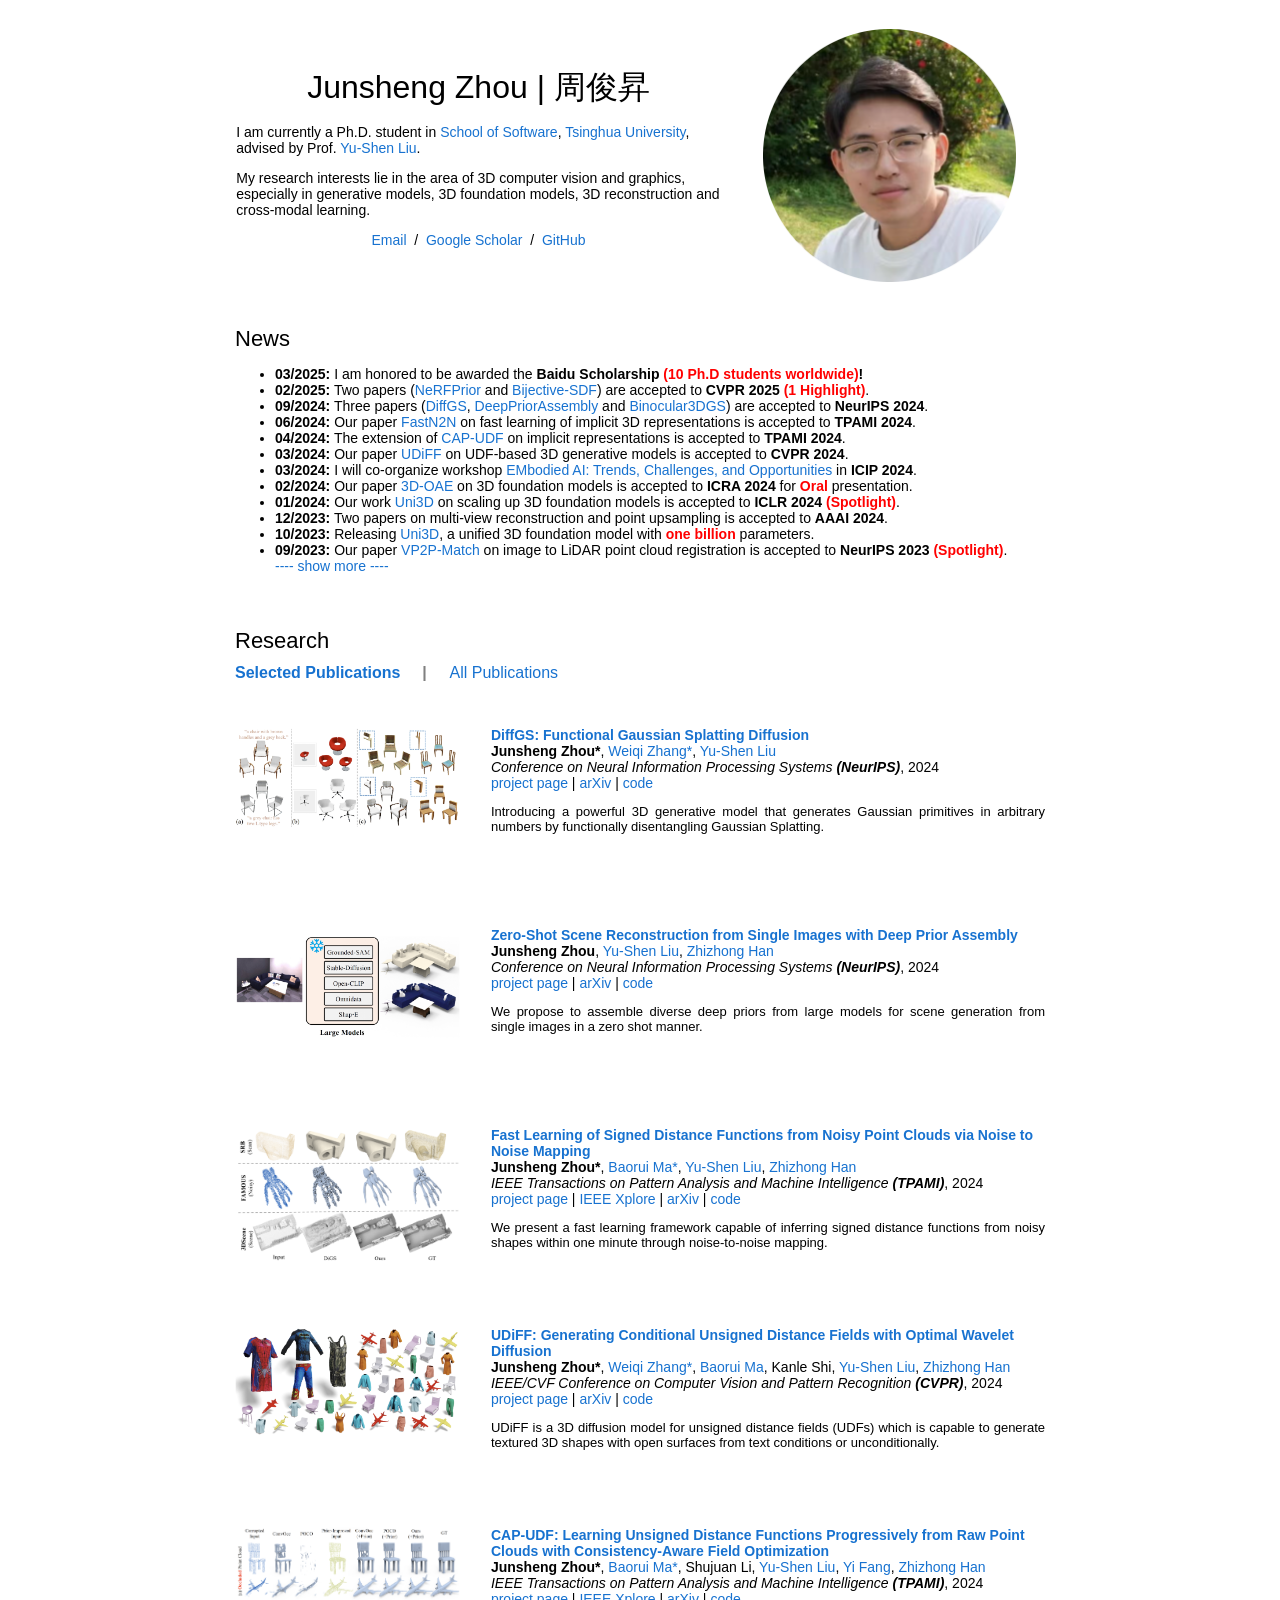
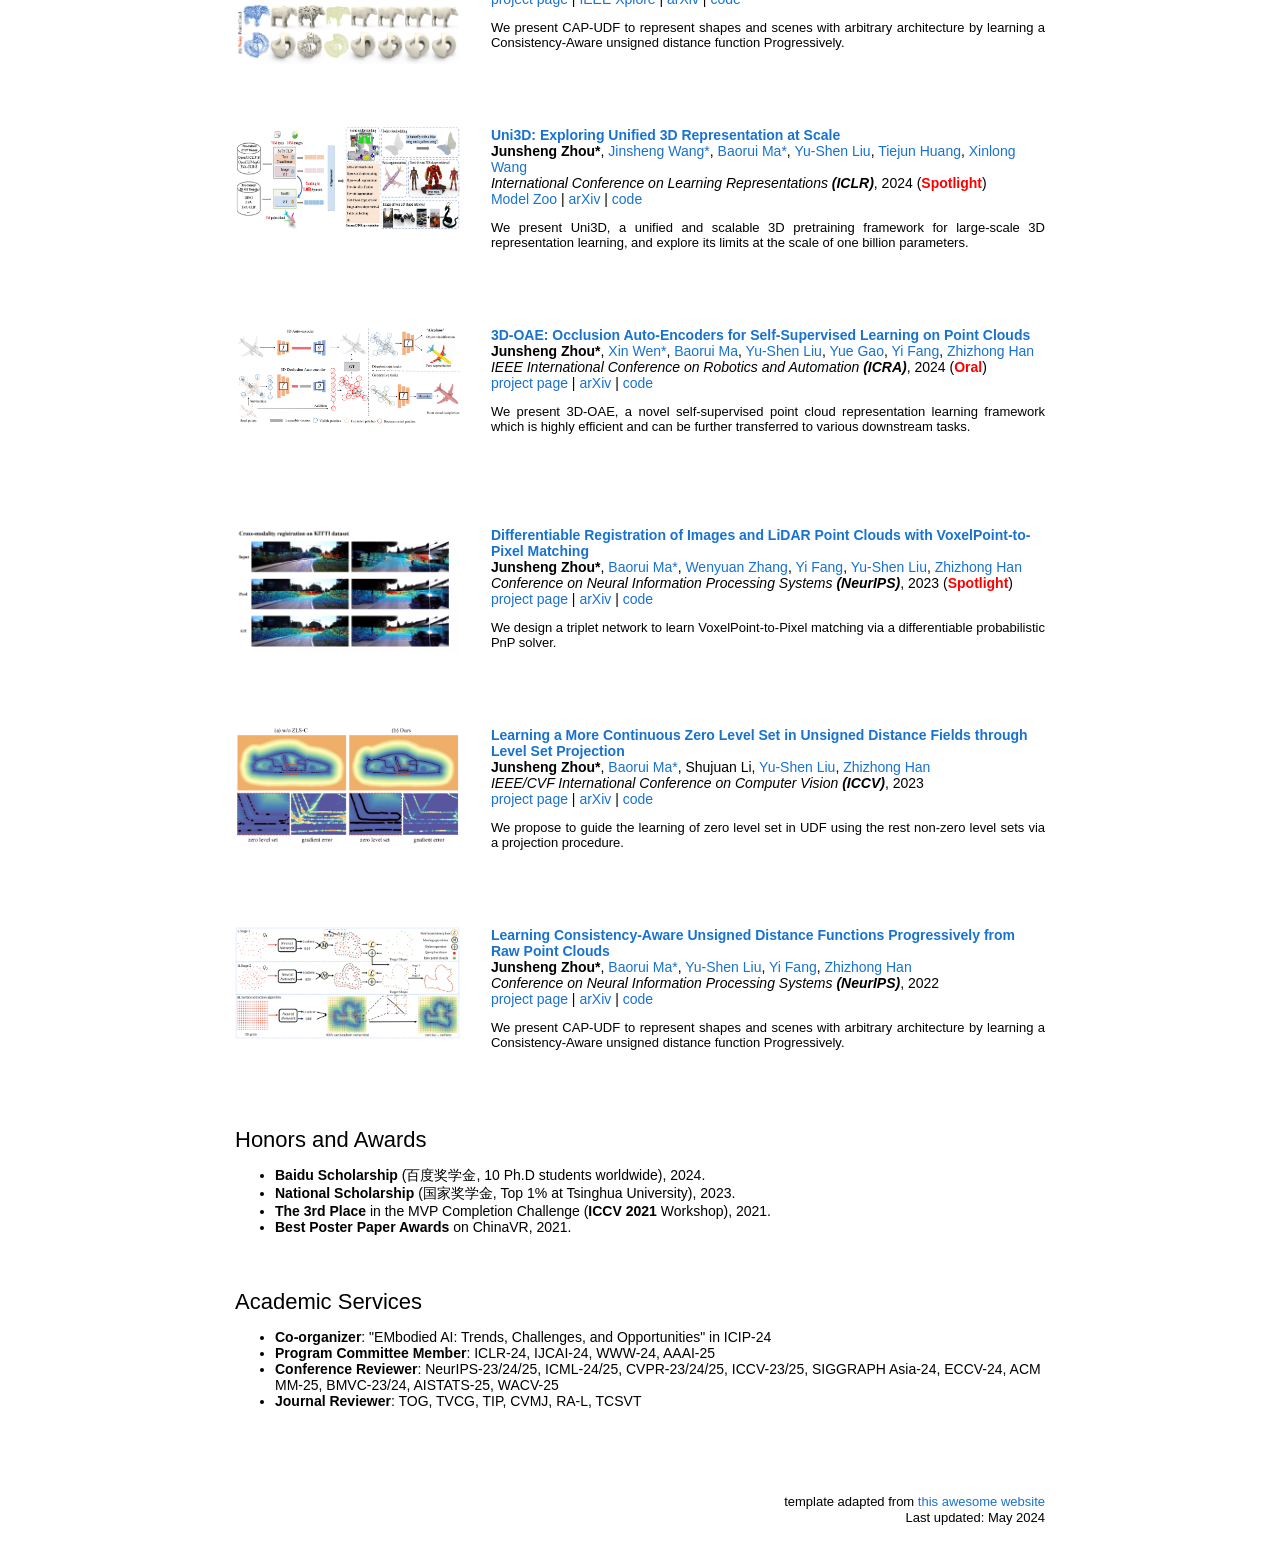
==== commit aea43778: "update" ====
--- a/index.html
+++ b/index.html
@@ -59,7 +59,7 @@
               <p>I am currently a Ph.D. student in <a href="https://www.thss.tsinghua.edu.cn/">School of Software</a>, <a href="https://www.tsinghua.edu.cn/">Tsinghua University</a>, advised by Prof. <a href="https://yushen-liu.github.io/">Yu-Shen Liu</a>.
               </p>
               <p>
-                My research interests lie in the area of 3D computer vision and grapics, especially in generative models, 3D foundation models, 3D reconstruction and cross-modal learning. 
+                My research interests lie in the area of 3D computer vision and graphics, especially in generative models, 3D foundation models, 3D reconstruction and cross-modal learning. 
               </p>
               <p style="text-align:center">
                 <a href="mailto:zhoujunsheng99@gmail.com">Email</a> &nbsp/&nbsp
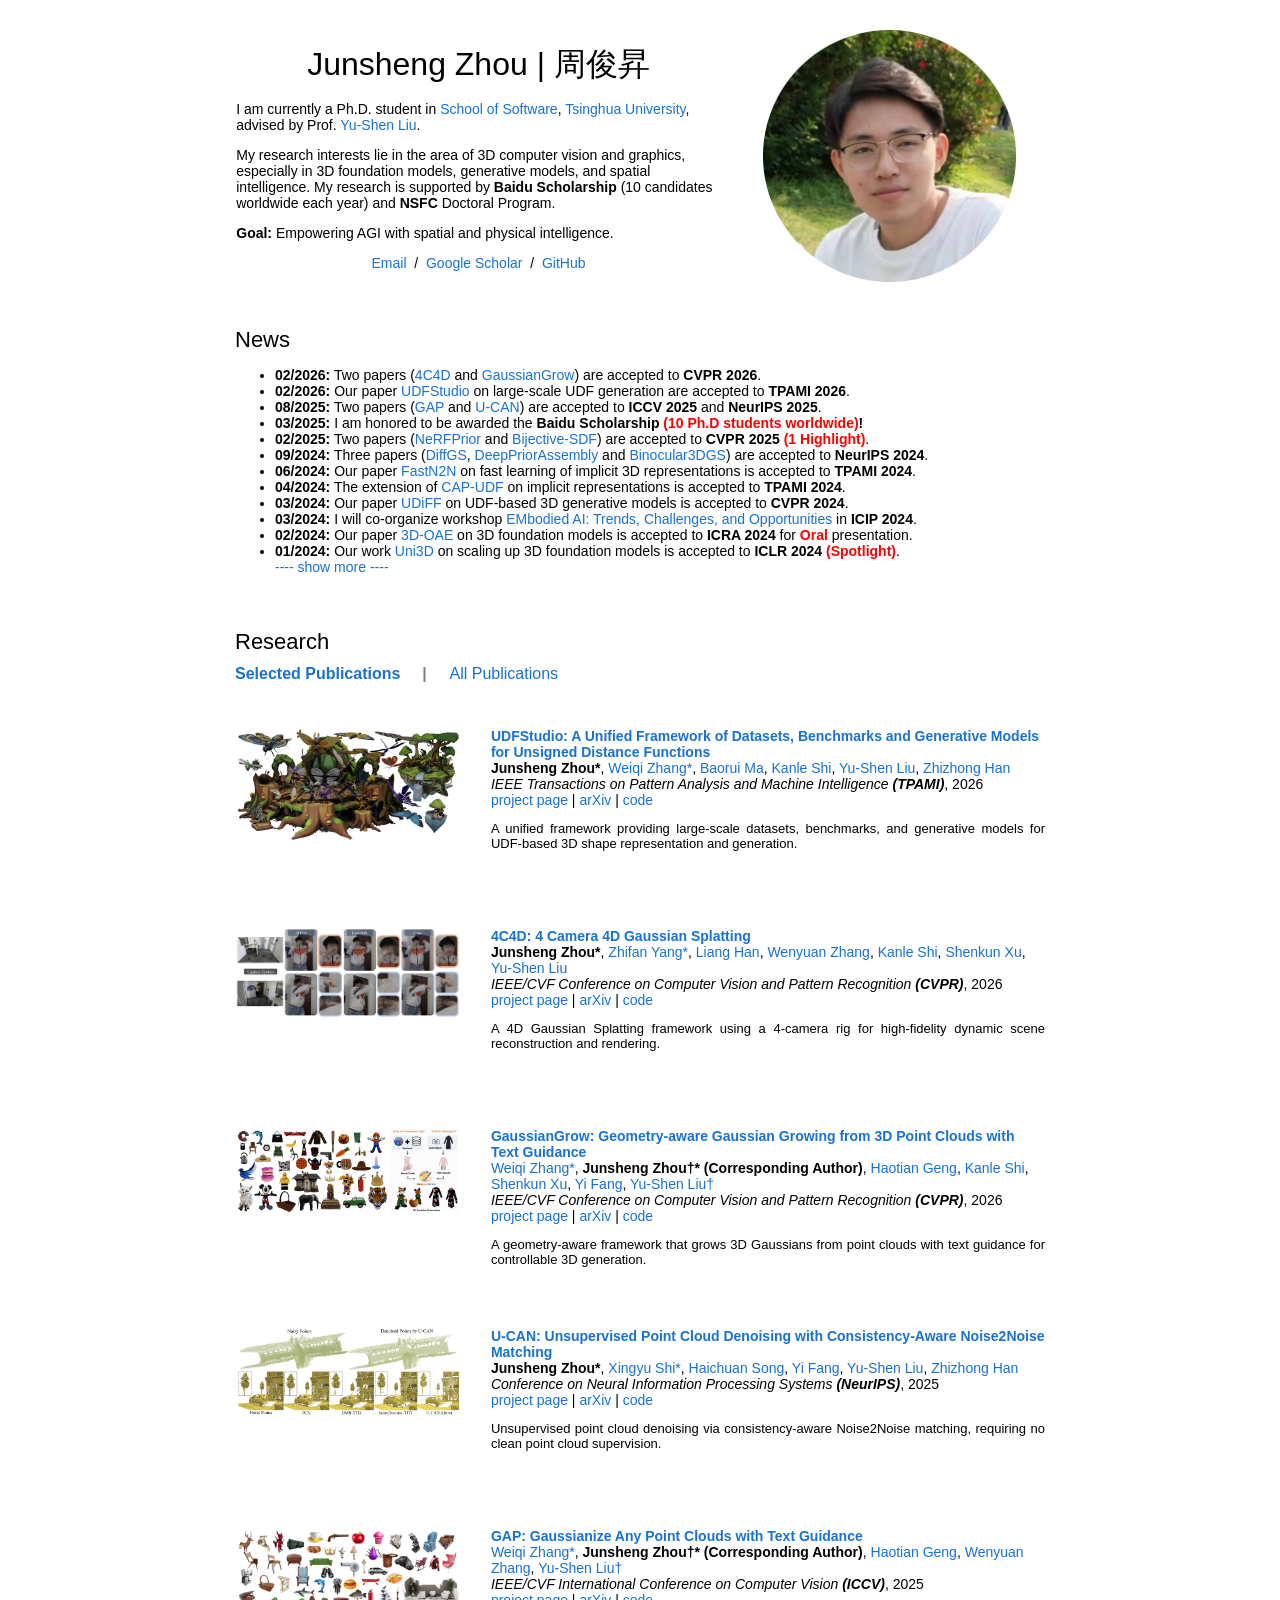
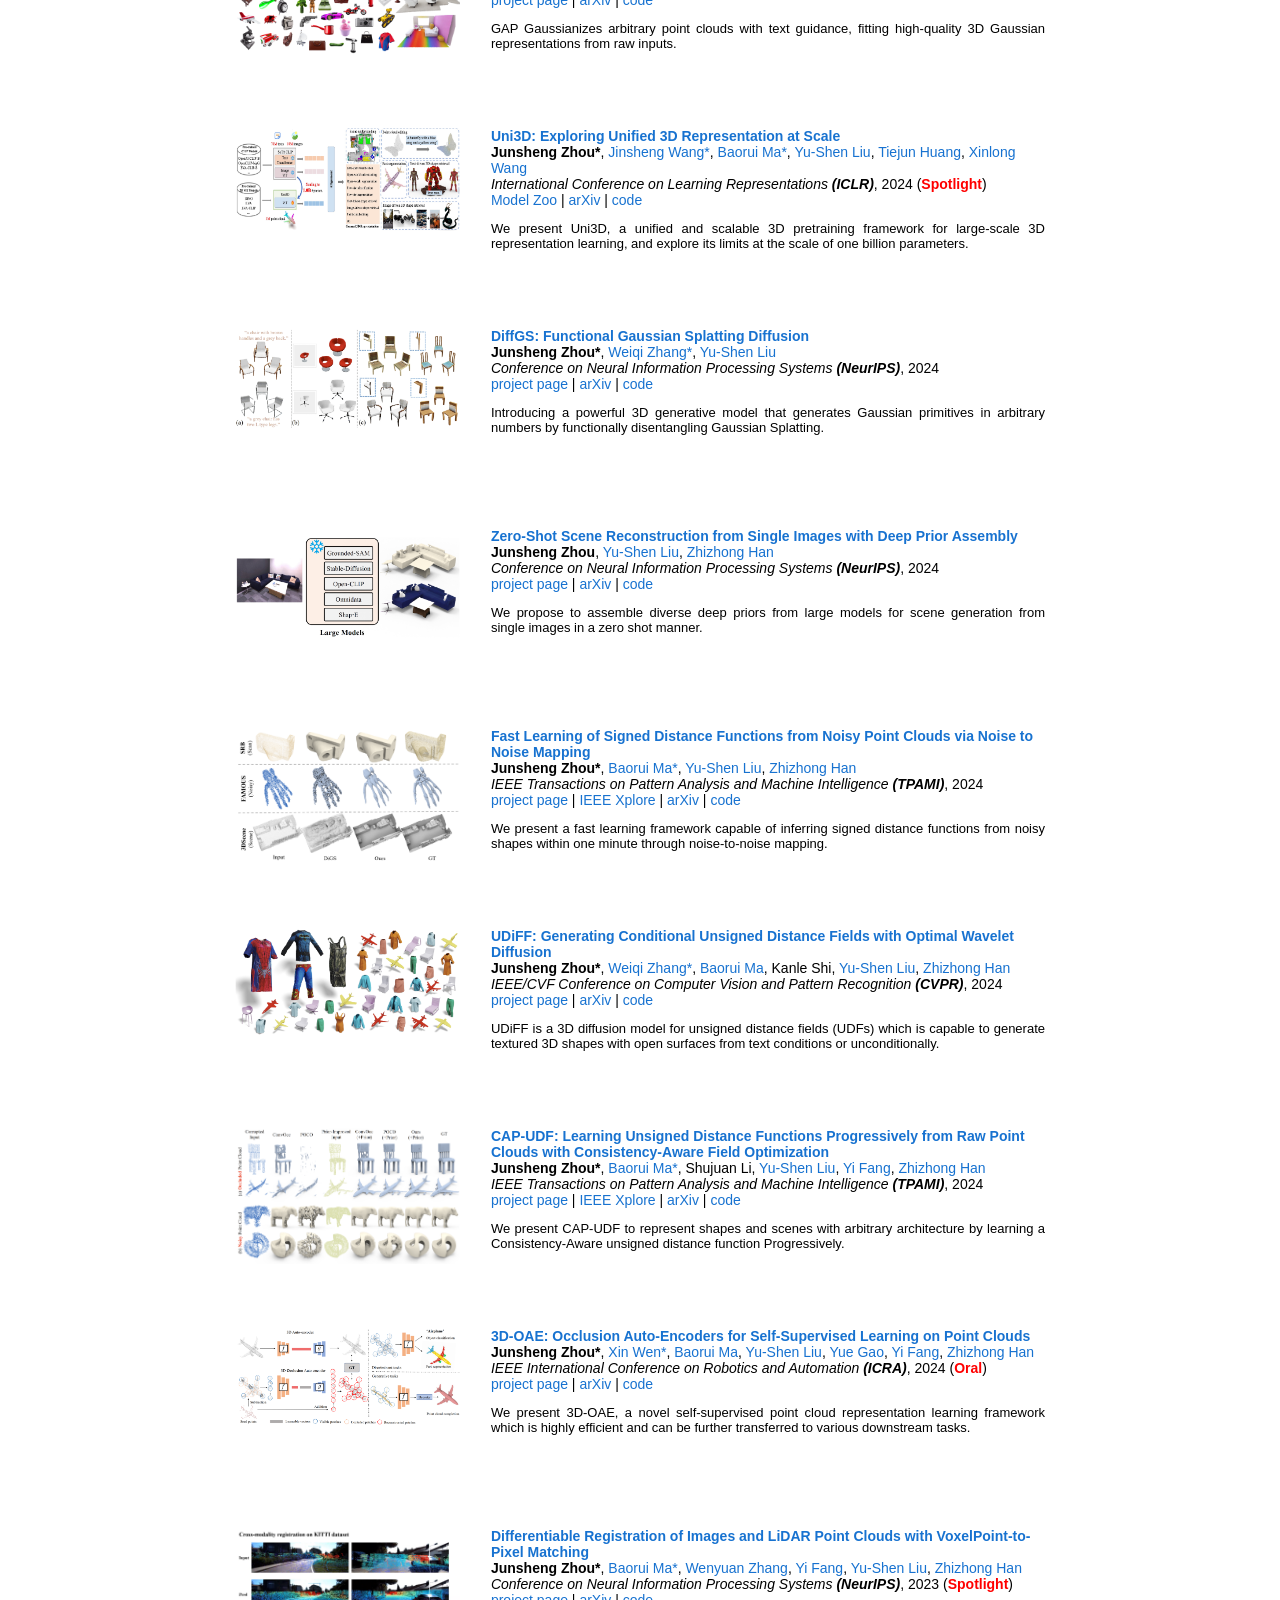
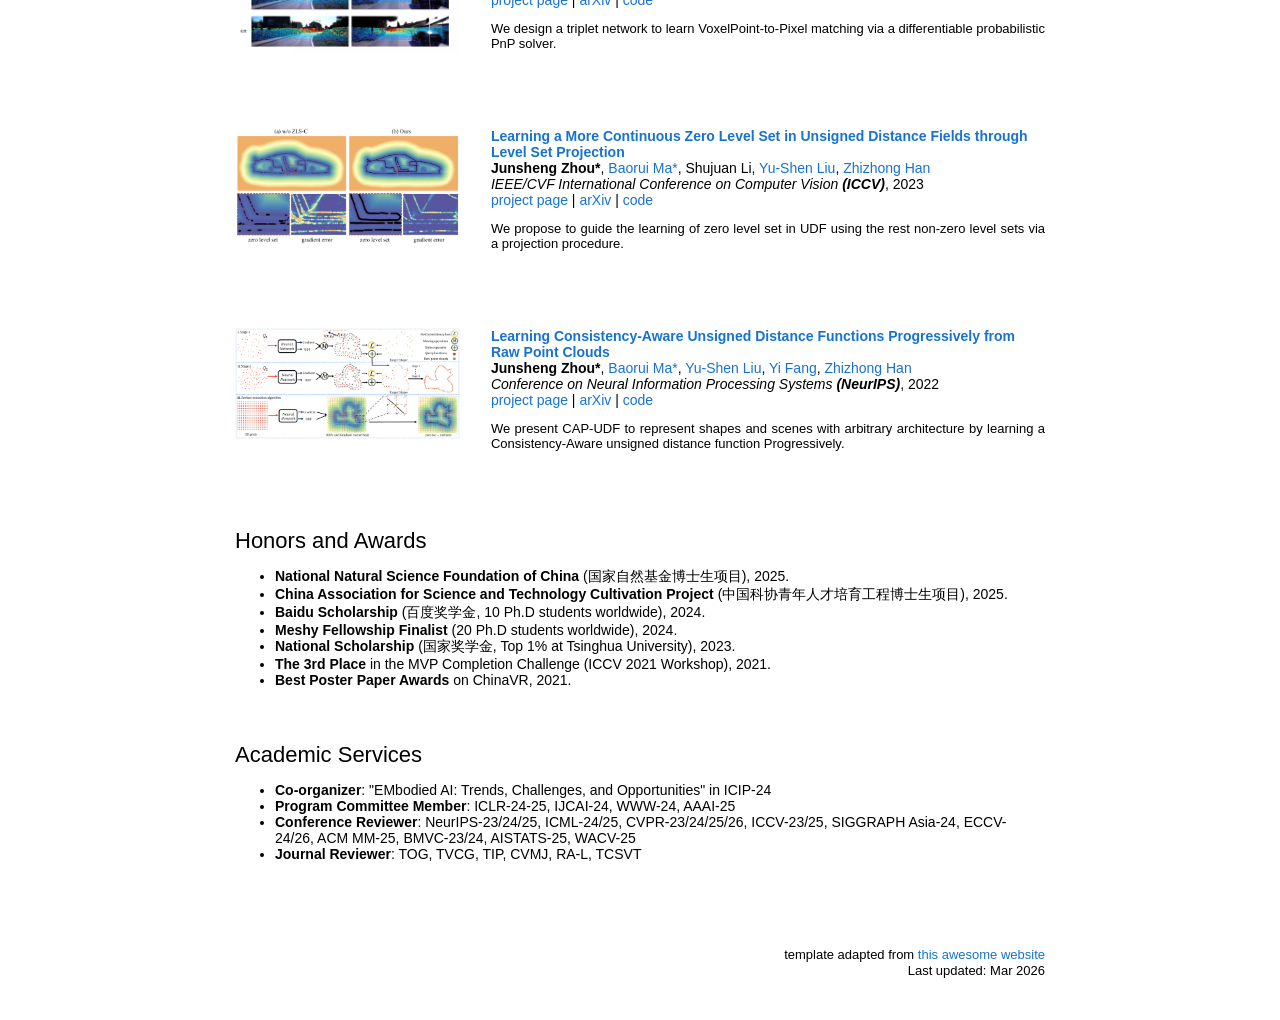
==== commit 602e0753: "update" ====
--- a/index.html
+++ b/index.html
@@ -17,6 +17,7 @@
   <meta name="author" content="Junsheng Zhou | 周俊昇">
   <meta name="viewport" content="width=device-width, initial-scale=1">
   
+  <link rel="preconnect" href="https://fonts.gstatic.com" crossorigin>
   <link rel="stylesheet" type="text/css" href="stylesheet.css">
 	<link rel="icon" href="data:image/svg+xml,<svg xmlns=%22http://www.w3.org/2000/svg%22 viewBox=%220 0 100 100%22><text y=%22.9em%22 font-size=%2290%22>🌠</text></svg>">
   <script src="script/functions.js"></script>
@@ -59,8 +60,9 @@
               <p>I am currently a Ph.D. student in <a href="https://www.thss.tsinghua.edu.cn/">School of Software</a>, <a href="https://www.tsinghua.edu.cn/">Tsinghua University</a>, advised by Prof. <a href="https://yushen-liu.github.io/">Yu-Shen Liu</a>.
               </p>
               <p>
-                My research interests lie in the area of 3D computer vision and graphics, especially in generative models, 3D foundation models, 3D reconstruction and cross-modal learning. 
+                My research interests lie in the area of 3D computer vision and graphics, especially in 3D foundation models, generative models, and spatial intelligence. My research is supported by <strong>Baidu Scholarship</strong> (10 candidates worldwide each year) and <strong>NSFC</strong> Doctoral Program.
               </p>
+              <p><strong>Goal:</strong> Empowering AGI with spatial and physical intelligence.</p>
               <p style="text-align:center">
                 <a href="mailto:zhoujunsheng99@gmail.com">Email</a> &nbsp/&nbsp
                 <a href="https://scholar.google.com/citations?user=afPIrLYAAAAJ&hl=zh-CN&oi=ao">Google Scholar</a> &nbsp/&nbsp
@@ -78,6 +80,9 @@
               <td style="padding:20px;width:100%;vertical-align:middle">
                 <heading>News</heading>
                 <ul>
+                  <li><strong>02/2026:</strong> Two papers (<a href="">4C4D</a> and <a href="">GaussianGrow</a>) are accepted to <b>CVPR 2026</b>.
+                  <li><strong>02/2026:</strong> Our paper <a href="">UDFStudio</a> on large-scale UDF generation are accepted to <b>TPAMI 2026</b>.
+                  <li><strong>08/2025:</strong> Two papers (<a href="https://weiqi-zhang.github.io/GAP/">GAP</a> and <a href="https://gloriasze.github.io/U-CAN/">U-CAN</a>) are accepted to <b>ICCV 2025</b> and <b>NeurIPS 2025</b>.
                   <li><strong>03/2025:</strong> I am honored to be awarded the <b>Baidu Scholarship <strong><span style="color:#ff0000;">(10 Ph.D students worldwide)</span></strong>!</b>
                   <li><strong>02/2025:</strong> Two papers (<a href="https://wen-yuan-zhang.github.io/NeRFPrior/">NeRFPrior</a> and <a href="">Bijective-SDF</a>) are accepted to <b>CVPR 2025</b> <strong><span style="color:#ff0000;">(1 Highlight)</span></strong>.
                   <!--<li><strong>09/2024:</strong> Three papers on generative Gaussian modeling (DiffGS), scene generation (DeepPriorAssembly) and sparse view Gaussian learning (Binocular3DGS) are accepted to <b>NeurIPS 2024</b>.-->
@@ -87,18 +92,17 @@
                   <li><strong>03/2024:</strong> Our paper <a href="https://weiqi-zhang.github.io/UDiFF/">UDiFF</a> on UDF-based 3D generative models is accepted to <b>CVPR 2024</b>.
                   <li><strong>03/2024:</strong> I will co-organize workshop <a href="https://emai-workshop.github.io/">EMbodied AI: Trends, Challenges, and Opportunities</a> in <b>ICIP 2024</b>.
 
-                  <li><strong>02/2024:</strong> Our paper <a href="https://junshengzhou.github.io/3D-OAE/">3D-OAE</a> on 3D foundation models is accepted to <b>ICRA 2024</b> for <strong><span style="color:#ff0000;">Oral</span></strong> presentation.
-
-                  <li><strong>01/2024:</strong> Our work <a href="https://github.com/baaivision/Uni3D">Uni3D</a> on scaling up 3D foundation models is accepted to <b>ICLR 2024</b> <strong><span style="color:#ff0000;">(Spotlight)</span></strong>.
+                  <li><strong>02/2024:</strong> Our paper <a href="https://junshengzhou.github.io/3D-OAE/">3D-OAE</a> on 3D foundation models is accepted to <b>ICRA 2024</b> for <strong><span style="color:#ff0000;">Oral</span></strong> presentation.</li>
+                  <li><strong>01/2024:</strong> Our work <a href="https://github.com/baaivision/Uni3D">Uni3D</a> on scaling up 3D foundation models is accepted to <b>ICLR 2024</b> <strong><span style="color:#ff0000;">(Spotlight)</span></strong>.</li>
+                  <a href="javascript:toggleblock(&#39;old_news&#39;)">---- show more ----</a>
+                  <div id="old_news" style="display: none;">
+
                     <!-- <li><strong>01/2024:</strong> Our work <a href="">Uni3D</a> is accepted to <b>ICLR 2024</b> <strong><span style="color:#ff0000;">(Spotlight)</span></strong>. -->
                   <li><strong>12/2023:</strong> Two papers on multi-view reconstruction and point upsampling is accepted to <b>AAAI 2024</b>.
                   <li><strong>10/2023:</strong> Releasing <a href="https://github.com/baaivision/Uni3D">Uni3D</a>, a unified 3D foundation model with <strong><span style="color:#ff0000;">one billion</span></strong> parameters.
                   </li>
                   <li><strong>09/2023:</strong> Our paper <a href="">VP2P-Match</a> on image to LiDAR point cloud registration is accepted to <b>NeurIPS 2023</b> <strong><span style="color:#ff0000;">(Spotlight)</span></strong>.
                   </li>
-
-                  <a href="javascript:toggleblock(&#39;old_news&#39;)">---- show more ----</a>
-                  <div id="old_news" style="display: none;">
                   <li><strong>08/2023:</strong> Our paper <a href="https://github.com/junshengzhou/LevelSetUDF/">LevelSetUDF</a> on neural implicit representations is accepted to <b>ICCV 2023</b>.
                   </li>
                   <!-- <li><strong>06/2023:</strong> One paper on surface reconstruction that I advised is accepted to <b>SMI 2023</b> and <b>C&G 2023</b>.-->
@@ -120,8 +124,8 @@
                   </li>
                   <li><strong>10/2021:</strong> Our paper MSM-Vis on data visualization won the <strong><span style="color:#ff0000;">Best Poster Paper</span></strong> on <b>ChinaVR 2021</b>.
                   </li>
-                  <li><strong>09/2021:</strong> Started my journey at <a href="https://www.tsinghua.edu.cn/">Tsinghua University</a>.
-                  </li>
+                  <!-- <li><strong>09/2021:</strong> Started my journey at <a href="https://www.tsinghua.edu.cn/">Tsinghua University</a>.
+                  </li> -->
 
                   </div>
 
@@ -148,7 +152,261 @@
         <!-- Selected Publications Section -->
         <div id="selectedPublications">
           <!-- 把你希望放入“Selected Publications”的 table 元素都放在这里，比如最近几年重点论文 -->
-          <!-- 示例 -->
+                    <table width="100%" align="center" border="0" cellspacing="0" cellpadding="20">
+            <tbody>
+            <tr onmouseout="udfstudio_stop()" onmouseover="udfstudio_start()">
+              <td width="28%">
+                <div class="one">
+                  <div class="two" id="udfstudio" style="opacity: 0;">
+                    <img src="media/udfstudio_after.png" width="225">
+                  </div>
+                  <img src="media/udfstudio_before.png" width="225">
+                </div>
+                <script type="text/javascript">
+                  function udfstudio_start() {
+                    document.getElementById('udfstudio').style.opacity = "1";
+                  }
+                  function udfstudio_stop() {
+                    document.getElementById('udfstudio').style.opacity = "0";
+                  }
+                  udfstudio_stop()
+                </script>
+              </td>
+
+              <td width="65%" valign="top">
+                <a href=""><papertitle>UDFStudio: A Unified Framework of Datasets, Benchmarks and Generative Models for Unsigned Distance Functions</papertitle></a>
+                <br>
+                <strong>Junsheng Zhou*</strong>, <a href="https://weiqi-zhang.github.io/">Weiqi Zhang*</a>, <a href="https://mabaorui.github.io/">Baorui Ma</a>, <a href="">Kanle Shi</a>,
+                <a href="https://yushen-liu.github.io/">Yu-Shen Liu</a>, <a href="https://h312h.github.io/">Zhizhong Han</a>
+                <br>
+                <em>IEEE Transactions on Pattern Analysis and Machine Intelligence <b>(TPAMI)</b></em>, 2026
+                <br>
+                <a href="">project page</a> |
+                <a href="">arXiv</a> |
+                <a href="">code</a>
+                <p align="justify" style="font-size:13px">A unified framework providing large-scale datasets, benchmarks, and generative models for UDF-based 3D shape representation and generation.
+                </p>
+              </td>
+            </tr>
+            </tbody>
+          </table>
+
+          <table width="100%" align="center" border="0" cellspacing="0" cellpadding="20">
+            <tbody>
+            <tr onmouseout="fourcfourD_stop()" onmouseover="fourcfourD_start()">
+              <td width="28%">
+                <div class="one">
+                  <div class="two" id="fourcfourD" style="opacity: 0;">
+                    <video width="225" muted="" autoplay="" loop="">
+                      <source src="media/4c4d_after.mp4" type="video/mp4">
+                      Your browser does not support the video tag.
+                    </video>
+                  </div>
+                  <img src="media/4c4d_before.png" width="225">
+                </div>
+                <script type="text/javascript">
+                  function fourcfourD_start() {
+                    document.getElementById('fourcfourD').style.opacity = "1";
+                  }
+                  function fourcfourD_stop() {
+                    document.getElementById('fourcfourD').style.opacity = "0";
+                  }
+                  fourcfourD_stop()
+                </script>
+              </td>
+
+              <td width="65%" valign="top">
+                <a href=""><papertitle>4C4D: 4 Camera 4D Gaussian Splatting</papertitle></a>
+                <br>
+                <strong>Junsheng Zhou*</strong>, <a href="">Zhifan Yang*</a>, <a href="">Liang Han</a>, <a href="https://wen-yuan-zhang.github.io/">Wenyuan Zhang</a>, <a href="">Kanle Shi</a>, <a href="">Shenkun Xu</a>,
+                <a href="https://yushen-liu.github.io/">Yu-Shen Liu</a>
+                <br>
+                <em>IEEE/CVF Conference on Computer Vision and Pattern Recognition <b>(CVPR)</b></em>, 2026
+                <br>
+                <a href="">project page</a> |
+                <a href="">arXiv</a> |
+                <a href="">code</a>
+                <p align="justify" style="font-size:13px">A 4D Gaussian Splatting framework using a 4-camera rig for high-fidelity dynamic scene reconstruction and rendering.
+                </p>
+              </td>
+            </tr>
+            </tbody>
+          </table>
+
+          <table width="100%" align="center" border="0" cellspacing="0" cellpadding="20">
+            <tbody>
+            <tr onmouseout="gaussiangrow_stop()" onmouseover="gaussiangrow_start()">
+              <td width="28%">
+                <div class="one">
+                  <div class="two" id="gaussiangrow" style="opacity: 0;">
+                    <img src="media/gaussiangrow_after.png" width="225">
+                  </div>
+                  <img src="media/gaussiangrow_before.png" width="225">
+                </div>
+                <script type="text/javascript">
+                  function gaussiangrow_start() {
+                    document.getElementById('gaussiangrow').style.opacity = "1";
+                  }
+                  function gaussiangrow_stop() {
+                    document.getElementById('gaussiangrow').style.opacity = "0";
+                  }
+                  gaussiangrow_stop()
+                </script>
+              </td>
+
+              <td width="65%" valign="top">
+                <a href=""><papertitle>GaussianGrow: Geometry-aware Gaussian Growing from 3D Point Clouds with Text Guidance</papertitle></a>
+                <br>
+                <a href="https://weiqi-zhang.github.io/">Weiqi Zhang*</a>, <strong>Junsheng Zhou†* (Corresponding Author)</strong>, <a href="">Haotian Geng</a>, <a href="">Kanle Shi</a>, <a href="">Shenkun Xu</a>,
+                <a href="http://mmvc.engineering.nyu.edu/">Yi Fang</a>, <a href="https://yushen-liu.github.io/">Yu-Shen Liu†</a>
+                <br>
+                <em>IEEE/CVF Conference on Computer Vision and Pattern Recognition <b>(CVPR)</b></em>, 2026
+                <br>
+                <a href="">project page</a> |
+                <a href="">arXiv</a> |
+                <a href="">code</a>
+                <p align="justify" style="font-size:13px">A geometry-aware framework that grows 3D Gaussians from point clouds with text guidance for controllable 3D generation.
+                </p>
+              </td>
+            </tr>
+            </tbody>
+          </table>
+
+          <table width="100%" align="center" border="0" cellspacing="0" cellpadding="20">
+            <tbody>
+            <tr onmouseout="ucan_stop()" onmouseover="ucan_start()">
+              <td width="28%">
+                <div class="one">
+                  <div class="two" id="ucan" style="opacity: 0;">
+                    <video width="225" muted="" autoplay="" loop="">
+                      <source src="media/ucan_after.mp4" type="video/mp4">
+                      Your browser does not support the video tag.
+                    </video>
+                  </div>
+                  <img src="media/ucan_before.png" width="225">
+                </div>
+                <script type="text/javascript">
+                  function ucan_start() {
+                    document.getElementById('ucan').style.opacity = "1";
+                  }
+                  function ucan_stop() {
+                    document.getElementById('ucan').style.opacity = "0";
+                  }
+                  ucan_stop()
+                </script>
+              </td>
+
+              <td width="65%" valign="top">
+                <a href="https://gloriasze.github.io/U-CAN/">
+                  <papertitle>U-CAN: Unsupervised Point Cloud Denoising with Consistency-Aware Noise2Noise Matching</papertitle>
+                </a>
+                <br>
+                <strong>Junsheng Zhou*</strong>, <a href="">Xingyu Shi*</a>, <a href="">Haichuan Song</a>, <a href="http://mmvc.engineering.nyu.edu/">Yi Fang</a>,
+                <a href="https://yushen-liu.github.io/">Yu-Shen Liu</a>, <a href="https://h312h.github.io/">Zhizhong Han</a>
+                <br>
+                <em>Conference on Neural Information Processing Systems <b>(NeurIPS)</b></em>, 2025
+                <br>
+                <a href="https://gloriasze.github.io/U-CAN/">project page</a> |
+                <a href="">arXiv</a> |
+                <a href="">code</a>
+                <p align="justify" style="font-size:13px">Unsupervised point cloud denoising via consistency-aware Noise2Noise matching, requiring no clean point cloud supervision.
+                </p>
+              </td>
+            </tr>
+            </tbody>
+          </table>
+
+          <table width="100%" align="center" border="0" cellspacing="0" cellpadding="20">
+            <tbody>
+            <tr onmouseout="gap_stop()" onmouseover="gap_start()">
+              <td width="28%">
+                <div class="one">
+                  <div class="two" id="gap" style="opacity: 0;">
+                    <video width="225" muted="" autoplay="" loop="">
+                      <source src="media/gap_after.mp4" type="video/mp4">
+                      Your browser does not support the video tag.
+                    </video>
+                  </div>
+                  <img src="media/gap_before.png" width="225">
+                </div>
+                <script type="text/javascript">
+                  function gap_start() {
+                    document.getElementById('gap').style.opacity = "1";
+                  }
+                  function gap_stop() {
+                    document.getElementById('gap').style.opacity = "0";
+                  }
+                  gap_stop()
+                </script>
+              </td>
+
+              <td width="65%" valign="top">
+                <a href="https://weiqi-zhang.github.io/GAP/">
+                  <papertitle>GAP: Gaussianize Any Point Clouds with Text Guidance</papertitle>
+                </a>
+                <br>
+                <a href="https://weiqi-zhang.github.io/">Weiqi Zhang*</a>, <strong>Junsheng Zhou†* (Corresponding Author)</strong>, <a href="">Haotian Geng</a>, <a href="https://wen-yuan-zhang.github.io/">Wenyuan Zhang</a>,
+                <a href="https://yushen-liu.github.io/">Yu-Shen Liu†</a>
+                <br>
+                <em>IEEE/CVF International Conference on Computer Vision <b>(ICCV)</b></em>, 2025
+                <br>
+                <a href="https://weiqi-zhang.github.io/GAP/">project page</a> |
+                <a href="">arXiv</a> |
+                <a href="">code</a>
+                <p align="justify" style="font-size:13px">GAP Gaussianizes arbitrary point clouds with text guidance, fitting high-quality 3D Gaussian representations from raw inputs.
+                </p>
+              </td>
+            </tr>
+            </tbody>
+          </table>
+
+          
+          <table width="100%" align="center" border="0" cellspacing="0" cellpadding="20">
+            <tbody>
+            <tr onmouseout="uni3d_stop()" onmouseover="uni3d_start()">
+              <td width="28%">
+                <div class="one">
+                  <div class="two" id="uni3d" style="opacity: 0;">
+                    <img src='media/uni3d_before.jpg' width="225">
+                  </div>
+                  <img src="media/uni3d_after.jpg" width="225">
+        
+                </div>
+                <script type="text/javascript">
+                  function uni3d_start() {
+                    document.getElementById('uni3d').style.opacity = "1";
+                  }
+                  function uni3d_stop() {
+                    document.getElementById('uni3d').style.opacity = "0";
+                  }
+                  uni3d_stop()
+                </script>
+              </td>
+        
+              <td width="65%" valign="top">
+                <a href="https://github.com/baaivision/Uni3D">
+                  <papertitle>Uni3D: Exploring Unified 3D Representation at Scale
+                  </papertitle>
+                </a>
+                <br>
+                <strong>Junsheng Zhou*</strong>, <a href="https://github.com/Wolfwjs/"> Jinsheng Wang*</a>, <a href="https://mabaorui.github.io/"> Baorui Ma*</a>, 
+                <a href="https://yushen-liu.github.io/"> Yu-Shen Liu</a>, <a href="https://scholar.google.com/citations?user=knvEK4AAAAAJ&hl=en"> Tiejun Huang</a>, <a href="https://www.xloong.wang/">Xinlong Wang</a>
+                <br>
+                <em>International Conference on Learning Representations <b>(ICLR)</b></em>, 2024  (<strong><span style="color:#ff0000;">Spotlight</span></strong>)
+                <br>
+                <a href="https://huggingface.co/BAAI/Uni3D/tree/main/modelzoo">Model Zoo</a> |             
+                <a href="https://arxiv.org/abs/2310.06773/">arXiv</a> |
+                <a href="https://github.com/baaivision/Uni3D">code</a>
+        
+                <p align="justify", style="font-size:13px">We present Uni3D, a unified and scalable 3D pretraining framework for large-scale 3D representation learning, and explore its limits at the scale of one billion parameters.
+                </p>
+              </td>
+            </tr>
+            </tbody>
+          </table>
+  
+  
+
           <table width="100%" align="center" border="0" cellspacing="0" cellpadding="20">
             <tbody>
             <tr onmouseout="diffgs_stop()" onmouseover="diffgs_start()">
@@ -371,51 +629,6 @@
             </tr>
             </tbody>
           </table>
-  
-          <table width="100%" align="center" border="0" cellspacing="0" cellpadding="20">
-            <tbody>
-            <tr onmouseout="uni3d_stop()" onmouseover="uni3d_start()">
-              <td width="28%">
-                <div class="one">
-                  <div class="two" id="uni3d" style="opacity: 0;">
-                    <img src='media/uni3d_before.jpg' width="225">
-                  </div>
-                  <img src="media/uni3d_after.jpg" width="225">
-        
-                </div>
-                <script type="text/javascript">
-                  function uni3d_start() {
-                    document.getElementById('uni3d').style.opacity = "1";
-                  }
-                  function uni3d_stop() {
-                    document.getElementById('uni3d').style.opacity = "0";
-                  }
-                  uni3d_stop()
-                </script>
-              </td>
-        
-              <td width="65%" valign="top">
-                <a href="https://github.com/baaivision/Uni3D">
-                  <papertitle>Uni3D: Exploring Unified 3D Representation at Scale
-                  </papertitle>
-                </a>
-                <br>
-                <strong>Junsheng Zhou*</strong>, <a href="https://github.com/Wolfwjs/"> Jinsheng Wang*</a>, <a href="https://mabaorui.github.io/"> Baorui Ma*</a>, 
-                <a href="https://yushen-liu.github.io/"> Yu-Shen Liu</a>, <a href="https://scholar.google.com/citations?user=knvEK4AAAAAJ&hl=en"> Tiejun Huang</a>, <a href="https://www.xloong.wang/">Xinlong Wang</a>
-                <br>
-                <em>International Conference on Learning Representations <b>(ICLR)</b></em>, 2024  (<strong><span style="color:#ff0000;">Spotlight</span></strong>)
-                <br>
-                <a href="https://huggingface.co/BAAI/Uni3D/tree/main/modelzoo">Model Zoo</a> |             
-                <a href="https://arxiv.org/abs/2310.06773/">arXiv</a> |
-                <a href="https://github.com/baaivision/Uni3D">code</a>
-        
-                <p align="justify", style="font-size:13px">We present Uni3D, a unified and scalable 3D pretraining framework for large-scale 3D representation learning, and explore its limits at the scale of one billion parameters.
-                </p>
-              </td>
-            </tr>
-            </tbody>
-          </table>
-  
   
                     
           <table width="100%" align="center" border="0" cellspacing="0" cellpadding="20">
@@ -607,6 +820,214 @@
 
           <table width="100%" align="center" border="0" cellspacing="0" cellpadding="20">
             <tbody>
+            <tr onmouseout="udfstudio_all_stop()" onmouseover="udfstudio_all_start()">
+              <td width="28%">
+                <div class="one">
+                  <div class="two" id="udfstudio_all" style="opacity: 0;">
+                    <img src="media/udfstudio_after.png" width="225">
+                  </div>
+                  <img src="media/udfstudio_before.png" width="225">
+                </div>
+                <script type="text/javascript">
+                  function udfstudio_all_start() {
+                    document.getElementById('udfstudio_all').style.opacity = "1";
+                  }
+                  function udfstudio_all_stop() {
+                    document.getElementById('udfstudio_all').style.opacity = "0";
+                  }
+                  udfstudio_all_stop()
+                </script>
+              </td>
+
+              <td width="65%" valign="top">
+                <a href=""><papertitle>UDFStudio: A Unified Framework of Datasets, Benchmarks and Generative Models for Unsigned Distance Functions</papertitle></a>
+                <br>
+                <strong>Junsheng Zhou*</strong>, <a href="https://weiqi-zhang.github.io/">Weiqi Zhang*</a>, <a href="https://mabaorui.github.io/">Baorui Ma</a>, <a href="">Kanle Shi</a>,
+                <a href="https://yushen-liu.github.io/">Yu-Shen Liu</a>, <a href="https://h312h.github.io/">Zhizhong Han</a>
+                <br>
+                <em>IEEE Transactions on Pattern Analysis and Machine Intelligence <b>(TPAMI)</b></em>, 2026
+                <br>
+                <a href="">project page</a> |
+                <a href="">arXiv</a> |
+                <a href="">code</a>
+                <p align="justify" style="font-size:13px">A unified framework providing large-scale datasets, benchmarks, and generative models for UDF-based 3D shape representation and generation.
+                </p>
+              </td>
+            </tr>
+            </tbody>
+          </table>
+
+          <table width="100%" align="center" border="0" cellspacing="0" cellpadding="20">
+            <tbody>
+            <tr onmouseout="fourcfourD_all_stop()" onmouseover="fourcfourD_all_start()">
+              <td width="28%">
+                <div class="one">
+                  <div class="two" id="fourcfourD_all" style="opacity: 0;">
+                    <video width="225" muted="" autoplay="" loop="">
+                      <source src="media/4c4d_after.mp4" type="video/mp4">
+                      Your browser does not support the video tag.
+                    </video>
+                  </div>
+                  <img src="media/4c4d_before.png" width="225">
+                </div>
+                <script type="text/javascript">
+                  function fourcfourD_all_start() {
+                    document.getElementById('fourcfourD_all').style.opacity = "1";
+                  }
+                  function fourcfourD_all_stop() {
+                    document.getElementById('fourcfourD_all').style.opacity = "0";
+                  }
+                  fourcfourD_all_stop()
+                </script>
+              </td>
+
+              <td width="65%" valign="top">
+                <a href=""><papertitle>4C4D: 4 Camera 4D Gaussian Splatting</papertitle></a>
+                <br>
+                <strong>Junsheng Zhou*</strong>, <a href="">Zhifan Yang*</a>, <a href="">Liang Han</a>, <a href="https://wen-yuan-zhang.github.io/">Wenyuan Zhang</a>, <a href="">Kanle Shi</a>, <a href="">Shenkun Xu</a>,
+                <a href="https://yushen-liu.github.io/">Yu-Shen Liu</a>
+                <br>
+                <em>IEEE/CVF Conference on Computer Vision and Pattern Recognition <b>(CVPR)</b></em>, 2026
+                <br>
+                <a href="">project page</a> |
+                <a href="">arXiv</a> |
+                <a href="">code</a>
+                <p align="justify" style="font-size:13px">A 4D Gaussian Splatting framework using a 4-camera rig for high-fidelity dynamic scene reconstruction and rendering.
+                </p>
+              </td>
+            </tr>
+            </tbody>
+          </table>
+
+          <table width="100%" align="center" border="0" cellspacing="0" cellpadding="20">
+            <tbody>
+            <tr onmouseout="gaussiangrow_all_stop()" onmouseover="gaussiangrow_all_start()">
+              <td width="28%">
+                <div class="one">
+                  <div class="two" id="gaussiangrow_all" style="opacity: 0;">
+                    <img src="media/gaussiangrow_after.png" width="225">
+                  </div>
+                  <img src="media/gaussiangrow_before.png" width="225">
+                </div>
+                <script type="text/javascript">
+                  function gaussiangrow_all_start() {
+                    document.getElementById('gaussiangrow_all').style.opacity = "1";
+                  }
+                  function gaussiangrow_all_stop() {
+                    document.getElementById('gaussiangrow_all').style.opacity = "0";
+                  }
+                  gaussiangrow_all_stop()
+                </script>
+              </td>
+
+              <td width="65%" valign="top">
+                <a href=""><papertitle>GaussianGrow: Geometry-aware Gaussian Growing from 3D Point Clouds with Text Guidance</papertitle></a>
+                <br>
+                <a href="https://weiqi-zhang.github.io/">Weiqi Zhang*</a>, <strong>Junsheng Zhou†* (Corresponding Author)</strong>, <a href="">Haotian Geng</a>, <a href="">Kanle Shi</a>, <a href="">Shenkun Xu</a>,
+                <a href="http://mmvc.engineering.nyu.edu/">Yi Fang</a>, <a href="https://yushen-liu.github.io/">Yu-Shen Liu†</a>
+                <br>
+                <em>IEEE/CVF Conference on Computer Vision and Pattern Recognition <b>(CVPR)</b></em>, 2026
+                <br>
+                <a href="">project page</a> |
+                <a href="">arXiv</a> |
+                <a href="">code</a>
+                <p align="justify" style="font-size:13px">A geometry-aware framework that grows 3D Gaussians from point clouds with text guidance for controllable 3D generation.
+                </p>
+              </td>
+            </tr>
+            </tbody>
+          </table>
+
+          <table width="100%" align="center" border="0" cellspacing="0" cellpadding="20">
+            <tbody>
+            <tr onmouseout="ucan_all_stop()" onmouseover="ucan_all_start()">
+              <td width="28%">
+                <div class="one">
+                  <div class="two" id="ucan_all" style="opacity: 0;">
+                    <video width="225" muted="" autoplay="" loop="">
+                      <source src="media/ucan_after.mp4" type="video/mp4">
+                      Your browser does not support the video tag.
+                    </video>
+                  </div>
+                  <img src="media/ucan_before.png" width="225">
+                </div>
+                <script type="text/javascript">
+                  function ucan_all_start() {
+                    document.getElementById('ucan_all').style.opacity = "1";
+                  }
+                  function ucan_all_stop() {
+                    document.getElementById('ucan_all').style.opacity = "0";
+                  }
+                  ucan_all_stop()
+                </script>
+              </td>
+
+              <td width="65%" valign="top">
+                <a href="https://gloriasze.github.io/U-CAN/">
+                  <papertitle>U-CAN: Unsupervised Point Cloud Denoising with Consistency-Aware Noise2Noise Matching</papertitle>
+                </a>
+                <br>
+                <strong>Junsheng Zhou*</strong>, <a href="">Xingyu Shi*</a>, <a href="">Haichuan Song</a>, <a href="http://mmvc.engineering.nyu.edu/">Yi Fang</a>,
+                <a href="https://yushen-liu.github.io/">Yu-Shen Liu</a>, <a href="https://h312h.github.io/">Zhizhong Han</a>
+                <br>
+                <em>Conference on Neural Information Processing Systems <b>(NeurIPS)</b></em>, 2025
+                <br>
+                <a href="https://gloriasze.github.io/U-CAN/">project page</a> |
+                <a href="">arXiv</a> |
+                <a href="">code</a>
+                <p align="justify" style="font-size:13px">Unsupervised point cloud denoising via consistency-aware Noise2Noise matching, requiring no clean point cloud supervision.
+                </p>
+              </td>
+            </tr>
+            </tbody>
+          </table>
+
+          <table width="100%" align="center" border="0" cellspacing="0" cellpadding="20">
+            <tbody>
+            <tr onmouseout="gap_all_stop()" onmouseover="gap_all_start()">
+              <td width="28%">
+                <div class="one">
+                  <div class="two" id="gap_all" style="opacity: 0;">
+                    <video width="225" muted="" autoplay="" loop="">
+                      <source src="media/gap_after.mp4" type="video/mp4">
+                      Your browser does not support the video tag.
+                    </video>
+                  </div>
+                  <img src="media/gap_before.png" width="225">
+                </div>
+                <script type="text/javascript">
+                  function gap_all_start() {
+                    document.getElementById('gap_all').style.opacity = "1";
+                  }
+                  function gap_all_stop() {
+                    document.getElementById('gap_all').style.opacity = "0";
+                  }
+                  gap_all_stop()
+                </script>
+              </td>
+
+              <td width="65%" valign="top">
+                <a href="https://weiqi-zhang.github.io/GAP/">
+                  <papertitle>GAP: Gaussianize Any Point Clouds with Text Guidance</papertitle>
+                </a>
+                <br>
+                <a href="https://weiqi-zhang.github.io/">Weiqi Zhang*</a>, <strong>Junsheng Zhou†* (Corresponding Author)</strong>, <a href="">Haotian Geng</a>, <a href="https://wen-yuan-zhang.github.io/">Wenyuan Zhang</a>,
+                <a href="https://yushen-liu.github.io/">Yu-Shen Liu†</a>
+                <br>
+                <em>IEEE/CVF International Conference on Computer Vision <b>(ICCV)</b></em>, 2025
+                <br>
+                <a href="https://weiqi-zhang.github.io/GAP/">project page</a> |
+                <a href="">arXiv</a> |
+                <a href="">code</a>
+                <p align="justify" style="font-size:13px">GAP Gaussianizes arbitrary point clouds with text guidance, fitting high-quality 3D Gaussian representations from raw inputs.
+                </p>
+              </td>
+            </tr>
+            </tbody>
+          </table>
+
+          <table width="100%" align="center" border="0" cellspacing="0" cellpadding="20">
+            <tbody>
             <tr onmouseout="NeRFPrior_stop()" onmouseover="NeRFPrior_start()">
               <td width="28%">
                 <div class="one">
@@ -700,6 +1121,53 @@
             </tbody>
           </table>
 
+          
+          <table width="100%" align="center" border="0" cellspacing="0" cellpadding="20">
+            <tbody>
+            <tr onmouseout="uni3d_stop_all()" onmouseover="uni3d_start_all()">
+              <td width="28%">
+                <div class="one">
+                  <div class="two" id="uni3d_all" style="opacity: 0;">
+                    <img src='media/uni3d_before.jpg' width="225">
+                  </div>
+                  <img src="media/uni3d_after.jpg" width="225">
+        
+                </div>
+                <script type="text/javascript">
+                  function uni3d_start_all() {
+                    document.getElementById('uni3d_all').style.opacity = "1";
+                  }
+                  function uni3d_stop_all() {
+                    document.getElementById('uni3d_all').style.opacity = "0";
+                  }
+                  uni3d_stop_all()
+                </script>
+              </td>
+        
+              <td width="65%" valign="top">
+                <a href="https://github.com/baaivision/Uni3D">
+                  <papertitle>Uni3D: Exploring Unified 3D Representation at Scale
+                  </papertitle>
+                </a>
+                <br>
+                <strong>Junsheng Zhou*</strong>, <a href="https://github.com/Wolfwjs/"> Jinsheng Wang*</a>, <a href="https://mabaorui.github.io/"> Baorui Ma*</a>, 
+                <a href="https://yushen-liu.github.io/"> Yu-Shen Liu</a>, <a href="https://scholar.google.com/citations?user=knvEK4AAAAAJ&hl=en"> Tiejun Huang</a>, <a href="https://www.xloong.wang/">Xinlong Wang</a>
+                <br>
+                <em>International Conference on Learning Representations <b>(ICLR)</b></em>, 2024  (<strong><span style="color:#ff0000;">Spotlight</span></strong>)
+                <br>
+                <a href="https://huggingface.co/BAAI/Uni3D/tree/main/modelzoo">Model Zoo</a> |             
+                <a href="https://arxiv.org/abs/2310.06773/">arXiv</a> |
+                <a href="https://github.com/baaivision/Uni3D">code</a>
+        
+                <p align="justify", style="font-size:13px">We present Uni3D, a unified and scalable 3D pretraining framework for large-scale 3D representation learning, and explore its limits at the scale of one billion parameters.
+                </p>
+              </td>
+            </tr>
+            </tbody>
+          </table>
+  
+  
+          
           <table width="100%" align="center" border="0" cellspacing="0" cellpadding="20">
             <tbody>
             <tr onmouseout="diffgs_stop_all()" onmouseover="diffgs_start_all()">
@@ -967,51 +1435,6 @@
             </tr>
             </tbody>
           </table>
-  
-          <table width="100%" align="center" border="0" cellspacing="0" cellpadding="20">
-            <tbody>
-            <tr onmouseout="uni3d_stop_all()" onmouseover="uni3d_start_all()">
-              <td width="28%">
-                <div class="one">
-                  <div class="two" id="uni3d_all" style="opacity: 0;">
-                    <img src='media/uni3d_before.jpg' width="225">
-                  </div>
-                  <img src="media/uni3d_after.jpg" width="225">
-        
-                </div>
-                <script type="text/javascript">
-                  function uni3d_start_all() {
-                    document.getElementById('uni3d_all').style.opacity = "1";
-                  }
-                  function uni3d_stop_all() {
-                    document.getElementById('uni3d_all').style.opacity = "0";
-                  }
-                  uni3d_stop_all()
-                </script>
-              </td>
-        
-              <td width="65%" valign="top">
-                <a href="https://github.com/baaivision/Uni3D">
-                  <papertitle>Uni3D: Exploring Unified 3D Representation at Scale
-                  </papertitle>
-                </a>
-                <br>
-                <strong>Junsheng Zhou*</strong>, <a href="https://github.com/Wolfwjs/"> Jinsheng Wang*</a>, <a href="https://mabaorui.github.io/"> Baorui Ma*</a>, 
-                <a href="https://yushen-liu.github.io/"> Yu-Shen Liu</a>, <a href="https://scholar.google.com/citations?user=knvEK4AAAAAJ&hl=en"> Tiejun Huang</a>, <a href="https://www.xloong.wang/">Xinlong Wang</a>
-                <br>
-                <em>International Conference on Learning Representations <b>(ICLR)</b></em>, 2024  (<strong><span style="color:#ff0000;">Spotlight</span></strong>)
-                <br>
-                <a href="https://huggingface.co/BAAI/Uni3D/tree/main/modelzoo">Model Zoo</a> |             
-                <a href="https://arxiv.org/abs/2310.06773/">arXiv</a> |
-                <a href="https://github.com/baaivision/Uni3D">code</a>
-        
-                <p align="justify", style="font-size:13px">We present Uni3D, a unified and scalable 3D pretraining framework for large-scale 3D representation learning, and explore its limits at the scale of one billion parameters.
-                </p>
-              </td>
-            </tr>
-            </tbody>
-          </table>
-  
   
                     
           <table width="100%" align="center" border="0" cellspacing="0" cellpadding="20">
@@ -1558,12 +1981,15 @@
               <td style="padding:20px;width:100%;vertical-align:middle">
                 <heading>Honors and Awards</heading>
                 <ul>
-
+                  <li> <strong>National Natural Science Foundation of China</strong> (国家自然基金博士生项目), 2025.
+                  </li>
+                  <li> <strong>China Association for Science and Technology Cultivation Project</strong> (中国科协青年人才培育工程博士生项目), 2025.
                   <li> <strong>Baidu Scholarship</strong> (百度奖学金, 10 Ph.D students worldwide), 2024.
                   </li>
+                  <li> <strong>Meshy Fellowship Finalist</strong> (20 Ph.D students worldwide), 2024.</li>
                   <li> <strong>National Scholarship</strong> (国家奖学金, Top 1% at Tsinghua University), 2023.
                   </li>
-                  <li> <strong>The 3rd Place</strong> in the MVP Completion Challenge (<b>ICCV 2021</b> Workshop)</strong>, 2021.
+                  <li> <strong>The 3rd Place</strong> in the MVP Completion Challenge (ICCV 2021 Workshop), 2021.
                   </li>
                   <li> <strong>Best Poster Paper Awards</strong> on ChinaVR, 2021.
                   </li>
@@ -1581,9 +2007,9 @@
                   <li>
                     <strong>Co-organizer</strong>: "EMbodied AI: Trends, Challenges, and Opportunities" in ICIP-24 
                   </li>
-                  <li> <strong>Program Committee Member</strong>: ICLR-24, IJCAI-24, WWW-24, AAAI-25
+                  <li> <strong>Program Committee Member</strong>: ICLR-24-25, IJCAI-24, WWW-24, AAAI-25
                   </li>
-                  <li> <strong>Conference Reviewer</strong>: NeurIPS-23/24/25, ICML-24/25, CVPR-23/24/25, ICCV-23/25, SIGGRAPH Asia-24, ECCV-24, ACM MM-25, BMVC-23/24, AISTATS-25, WACV-25
+                  <li> <strong>Conference Reviewer</strong>: NeurIPS-23/24/25, ICML-24/25, CVPR-23/24/25/26, ICCV-23/25, SIGGRAPH Asia-24, ECCV-24/26, ACM MM-25, BMVC-23/24, AISTATS-25, WACV-25
                   </li>
                   <li> <strong>Journal Reviewer</strong>: TOG, TVCG, TIP, CVMJ, RA-L, TCSVT
                   </li>
@@ -1615,7 +2041,7 @@
                 <font size="2">
                 template adapted from <a href="https://jonbarron.info/"><font size="2">this awesome website</font></a>
                 <br>
-                Last updated: May 2024
+                Last updated: Mar 2026
                 <br>
                 
               </font>
--- a/stylesheet.css
+++ b/stylesheet.css
@@ -3,6 +3,7 @@
     font-family: 'Lato';
     font-style: italic;
     font-weight: 400;
+    font-display: swap;
     src: local('Lato Italic'), local('Lato-Italic'), url(https://fonts.gstatic.com/s/lato/v15/S6u8w4BMUTPHjxsAUi-qNiXg7eU0.woff2) format('woff2');
     unicode-range: U+0100-024F, U+0259, U+1E00-1EFF, U+2020, U+20A0-20AB, U+20AD-20CF, U+2113, U+2C60-2C7F, U+A720-A7FF;
   }
@@ -11,6 +12,7 @@
     font-family: 'Lato';
     font-style: italic;
     font-weight: 400;
+    font-display: swap;
     src: local('Lato Italic'), local('Lato-Italic'), url(https://fonts.gstatic.com/s/lato/v15/S6u8w4BMUTPHjxsAXC-qNiXg7Q.woff2) format('woff2');
     unicode-range: U+0000-00FF, U+0131, U+0152-0153, U+02BB-02BC, U+02C6, U+02DA, U+02DC, U+2000-206F, U+2074, U+20AC, U+2122, U+2191, U+2193, U+2212, U+2215, U+FEFF, U+FFFD;
   }
@@ -19,6 +21,7 @@
     font-family: 'Lato';
     font-style: italic;
     font-weight: 700;
+    font-display: swap;
     src: local('Lato Bold Italic'), local('Lato-BoldItalic'), url(https://fonts.gstatic.com/s/lato/v15/S6u_w4BMUTPHjxsI5wq_FQftx9897sxZ.woff2) format('woff2');
     unicode-range: U+0100-024F, U+0259, U+1E00-1EFF, U+2020, U+20A0-20AB, U+20AD-20CF, U+2113, U+2C60-2C7F, U+A720-A7FF;
   }
@@ -27,6 +30,7 @@
     font-family: 'Lato';
     font-style: italic;
     font-weight: 700;
+    font-display: swap;
     src: local('Lato Bold Italic'), local('Lato-BoldItalic'), url(https://fonts.gstatic.com/s/lato/v15/S6u_w4BMUTPHjxsI5wq_Gwftx9897g.woff2) format('woff2');
     unicode-range: U+0000-00FF, U+0131, U+0152-0153, U+02BB-02BC, U+02C6, U+02DA, U+02DC, U+2000-206F, U+2074, U+20AC, U+2122, U+2191, U+2193, U+2212, U+2215, U+FEFF, U+FFFD;
   }
@@ -35,6 +39,7 @@
     font-family: 'Lato';
     font-style: normal;
     font-weight: 400;
+    font-display: swap;
     src: local('Lato Regular'), local('Lato-Regular'), url(https://fonts.gstatic.com/s/lato/v15/S6uyw4BMUTPHjxAwXiWtFCfQ7A.woff2) format('woff2');
     unicode-range: U+0100-024F, U+0259, U+1E00-1EFF, U+2020, U+20A0-20AB, U+20AD-20CF, U+2113, U+2C60-2C7F, U+A720-A7FF;
   }
@@ -43,6 +48,7 @@
     font-family: 'Lato';
     font-style: normal;
     font-weight: 400;
+    font-display: swap;
     src: local('Lato Regular'), local('Lato-Regular'), url(https://fonts.gstatic.com/s/lato/v15/S6uyw4BMUTPHjx4wXiWtFCc.woff2) format('woff2');
     unicode-range: U+0000-00FF, U+0131, U+0152-0153, U+02BB-02BC, U+02C6, U+02DA, U+02DC, U+2000-206F, U+2074, U+20AC, U+2122, U+2191, U+2193, U+2212, U+2215, U+FEFF, U+FFFD;
   }
@@ -51,6 +57,7 @@
     font-family: 'Lato';
     font-style: normal;
     font-weight: 700;
+    font-display: swap;
     src: local('Lato Bold'), local('Lato-Bold'), url(https://fonts.gstatic.com/s/lato/v15/S6u9w4BMUTPHh6UVSwaPGQ3q5d0N7w.woff2) format('woff2');
     unicode-range: U+0100-024F, U+0259, U+1E00-1EFF, U+2020, U+20A0-20AB, U+20AD-20CF, U+2113, U+2C60-2C7F, U+A720-A7FF;
   }
@@ -59,6 +66,7 @@
     font-family: 'Lato';
     font-style: normal;
     font-weight: 700;
+    font-display: swap;
     src: local('Lato Bold'), local('Lato-Bold'), url(https://fonts.gstatic.com/s/lato/v15/S6u9w4BMUTPHh6UVSwiPGQ3q5d0.woff2) format('woff2');
     unicode-range: U+0000-00FF, U+0131, U+0152-0153, U+02BB-02BC, U+02C6, U+02DA, U+02DC, U+2000-206F, U+2074, U+20AC, U+2122, U+2191, U+2193, U+2212, U+2215, U+FEFF, U+FFFD;
   }
@@ -128,4 +136,39 @@
   
   span.highlight {
     background-color: #ffffd0;
+  }
+
+  @media only screen and (max-width: 600px) {
+    /* Stack publication rows vertically on mobile */
+    #selectedPublications table tr,
+    #allPublications table tr {
+      display: flex;
+      flex-direction: column;
+    }
+
+    #selectedPublications table td,
+    #allPublications table td {
+      display: block;
+      width: 100% !important;
+    }
+
+    /* Keep the hover-overlay container sized correctly */
+    .one {
+      width: 100%;
+      max-width: 225px;
+      height: 160px;
+      margin: 0 auto 8px auto;
+    }
+
+    .two {
+      width: 100% !important;
+      max-width: 225px;
+    }
+
+    /* Prevent images and videos from overflowing */
+    .one img,
+    .one video {
+      max-width: 100%;
+      height: auto;
+    }
   }
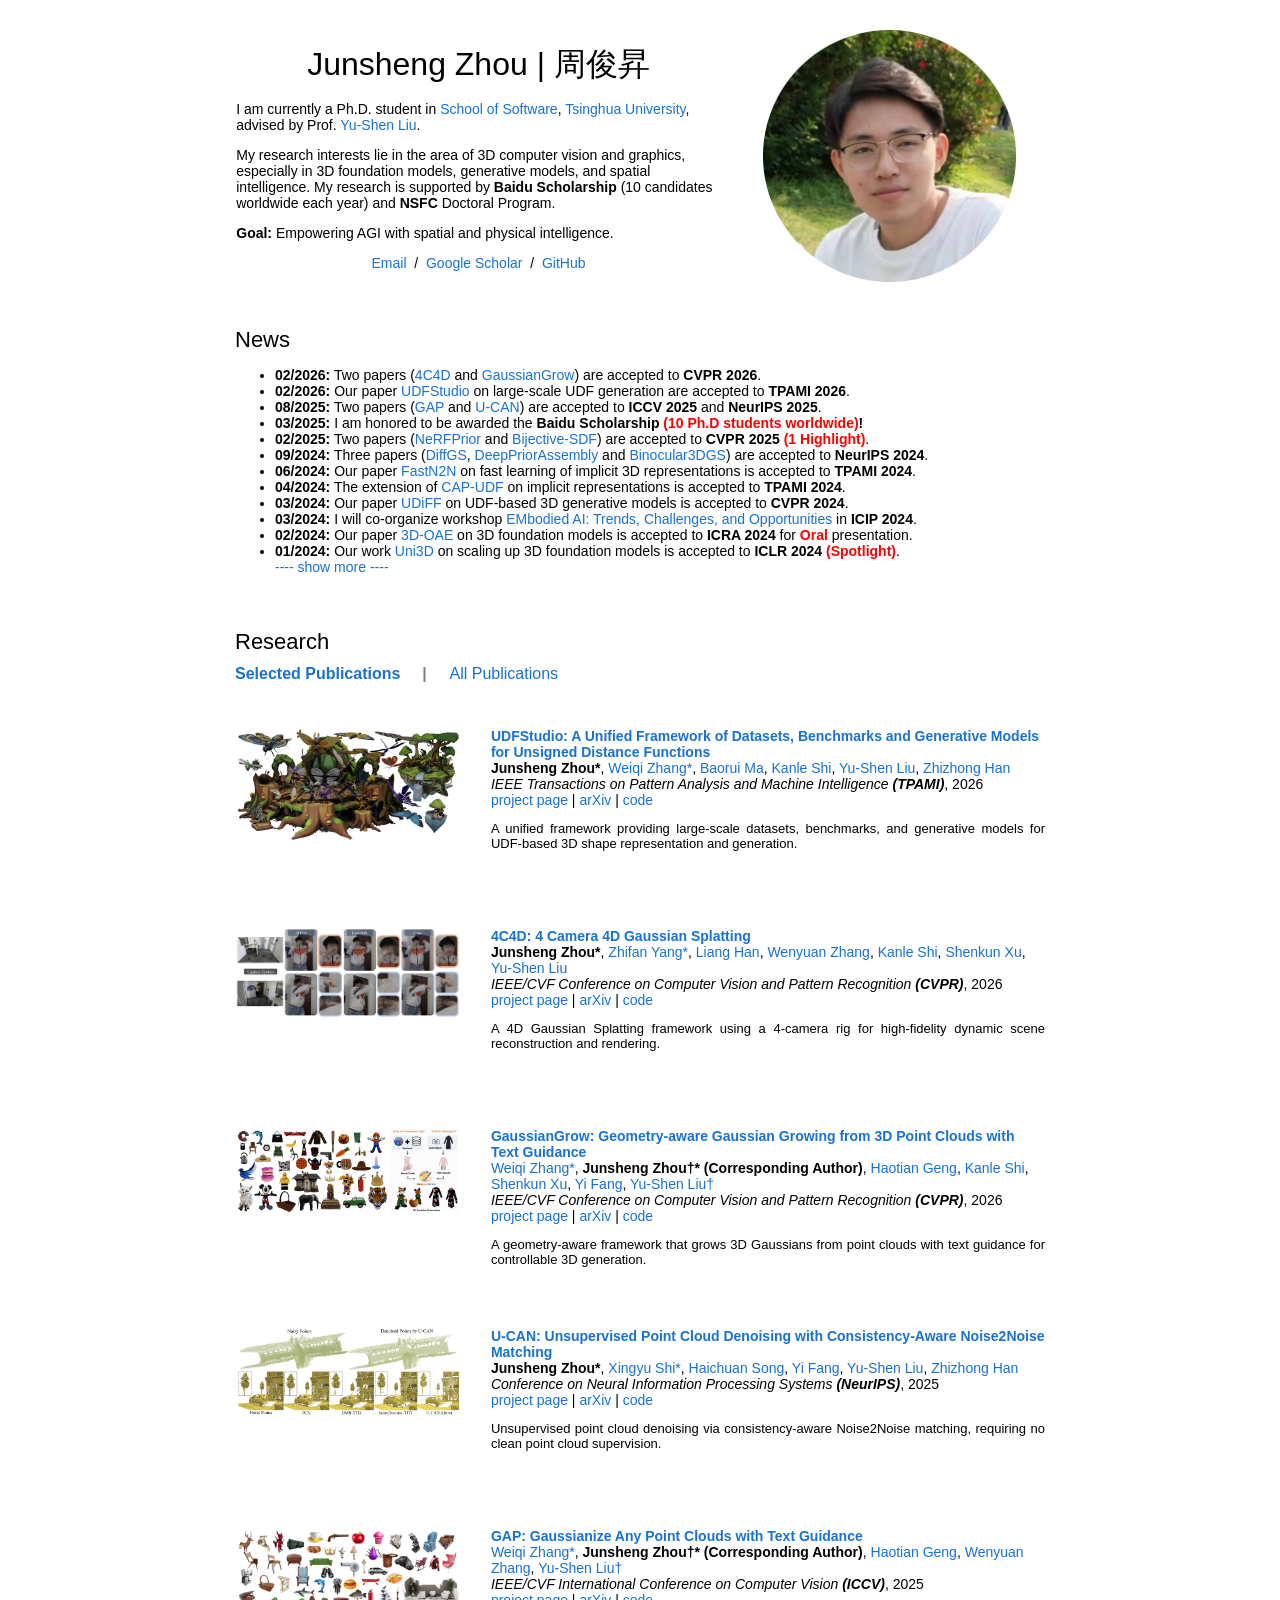
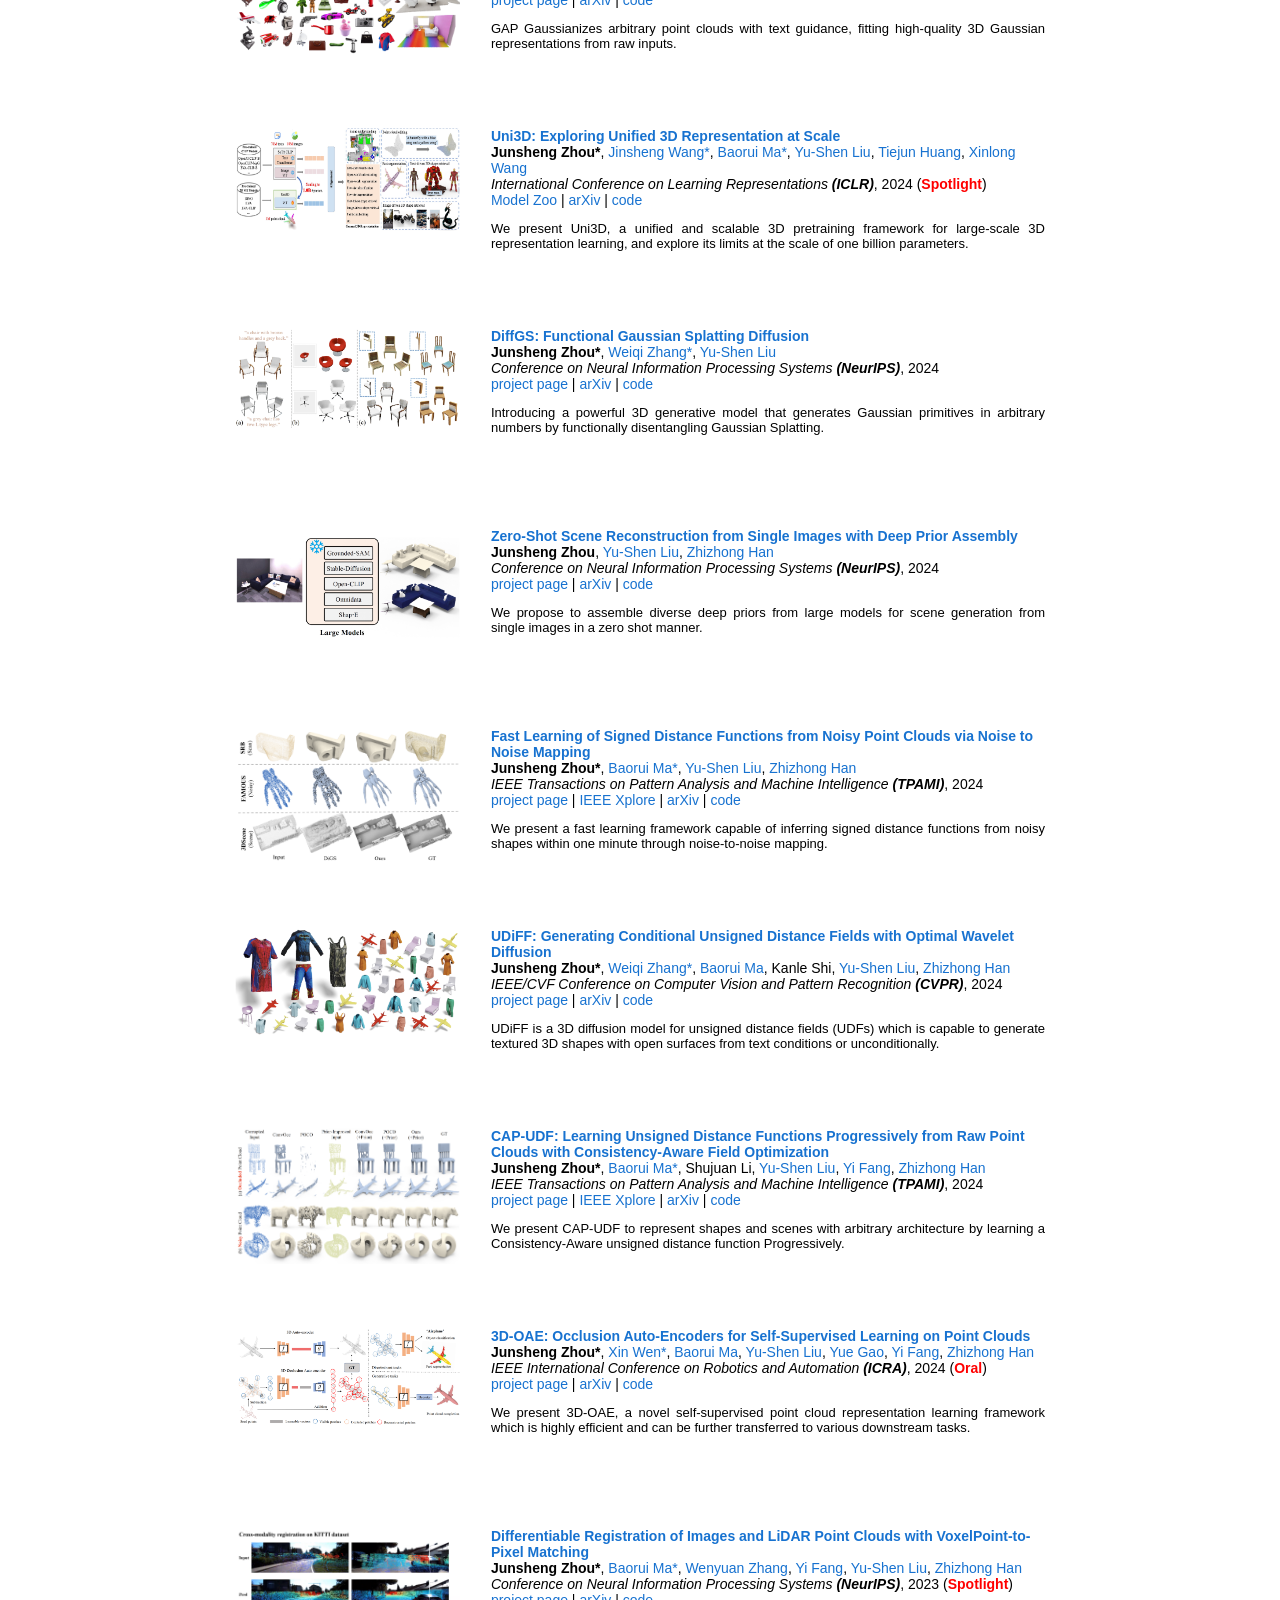
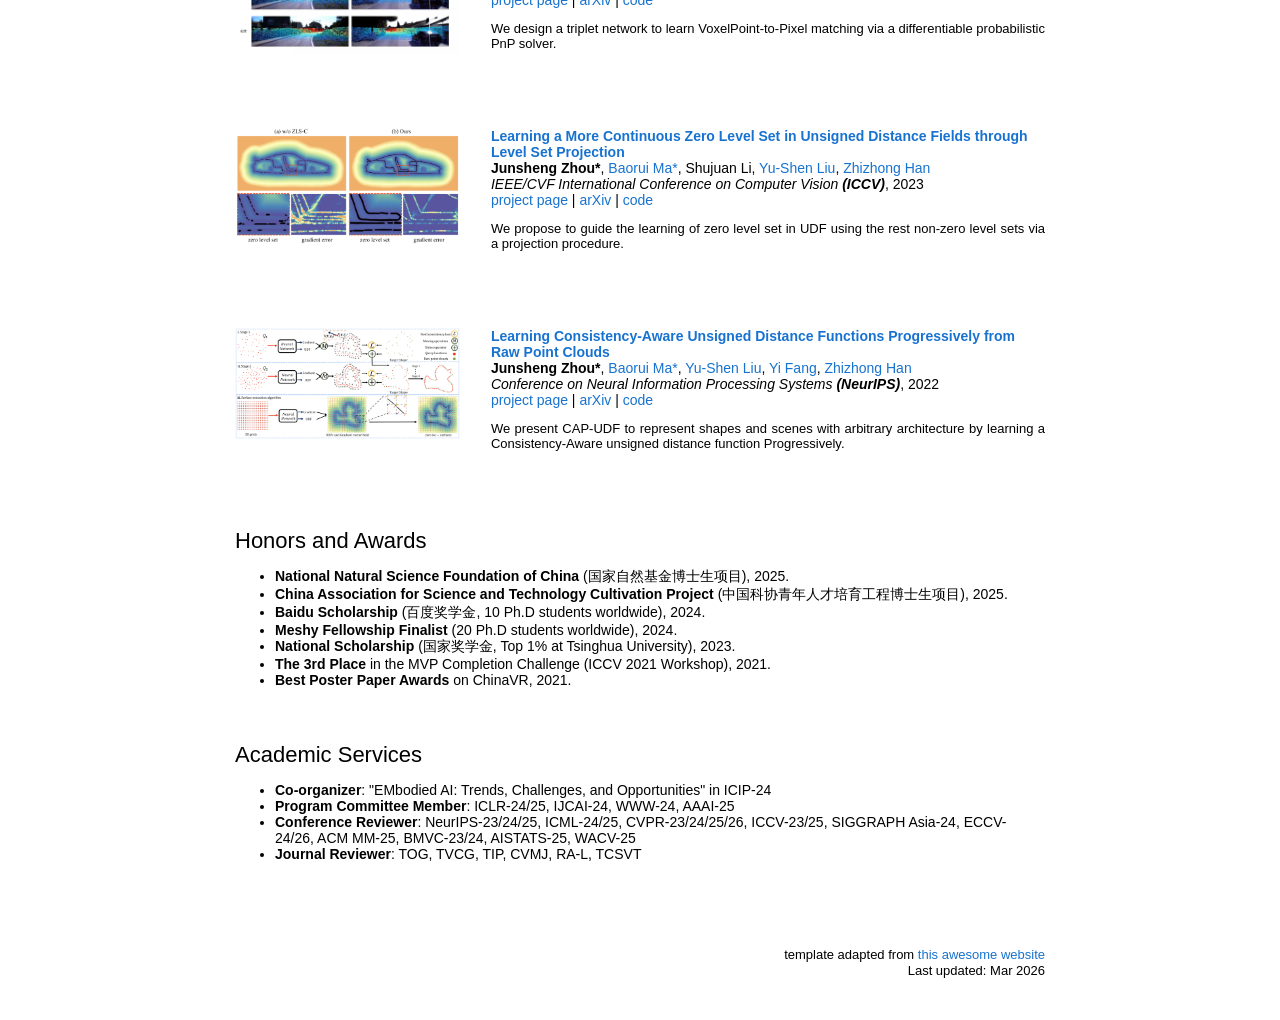
==== commit e7bc3602: "update" ====
--- a/index.html
+++ b/index.html
@@ -818,6 +818,47 @@
         <!-- All Publications Section -->
         <div id="allPublications" style="display: none;">
 
+          
+          <table width="100%" align="center" border="0" cellspacing="0" cellpadding="20">
+            <tbody>
+            <tr onmouseout="vidsplat_stop()" onmouseover="vidsplat_start()">
+              <td width="28%">
+                <div class="one">
+                  <div class="two" id="vidsplat" style="opacity: 0;">
+                    <img src="media/vidsplat_after.png" width="225">
+                  </div>
+                  <img src="media/vidsplat_before.png" width="225">
+                </div>
+                <script type="text/javascript">
+                  function vidsplat_start() {
+                    document.getElementById('vidsplat').style.opacity = "1";
+                  }
+                  function vidsplat_stop() {
+                    document.getElementById('vidsplat').style.opacity = "0";
+                  }
+                  vidsplat_stop()
+                </script>
+              </td>
+
+              <td width="65%" valign="top">
+                <a href=""><papertitle>VidSplat: Gaussian Splatting Reconstruction with Geometry-Guided Video Diffusion Priors</papertitle></a>
+                <br>
+                <a href="">Jimin Tang</a>, <a href="https://wen-yuan-zhang.github.io/">Wenyuan Zhang</a>, <strong>Junsheng Zhou</strong>, <a href="">Zian Huang</a>, <a href="">Kanle Shi</a>, <a href="">Shenkun Xu</a>,
+                <a href="https://yushen-liu.github.io/">Yu-Shen Liu</a>, <a href="https://h312h.github.io/">Zhizhong Han</a>
+                <br>
+                <em>ACM SIGGRAPH <b>(SIGGRAPH)</b></em>, 2026
+                <br>
+                <a href="">project page</a> |
+                <a href="">arXiv</a> |
+                <a href="">code</a>
+                <p align="justify" style="font-size:13px">Gaussian splatting reconstruction with video diffusion priors for high-quality 3D scene recovery from sparse views or even single view.
+                </p>
+              </td>
+            </tr>
+            </tbody>
+          </table>
+
+
           <table width="100%" align="center" border="0" cellspacing="0" cellpadding="20">
             <tbody>
             <tr onmouseout="udfstudio_all_stop()" onmouseover="udfstudio_all_start()">
@@ -2007,7 +2048,7 @@
                   <li>
                     <strong>Co-organizer</strong>: "EMbodied AI: Trends, Challenges, and Opportunities" in ICIP-24 
                   </li>
-                  <li> <strong>Program Committee Member</strong>: ICLR-24-25, IJCAI-24, WWW-24, AAAI-25
+                  <li> <strong>Program Committee Member</strong>: ICLR-24/25, IJCAI-24, WWW-24, AAAI-25
                   </li>
                   <li> <strong>Conference Reviewer</strong>: NeurIPS-23/24/25, ICML-24/25, CVPR-23/24/25/26, ICCV-23/25, SIGGRAPH Asia-24, ECCV-24/26, ACM MM-25, BMVC-23/24, AISTATS-25, WACV-25
                   </li>
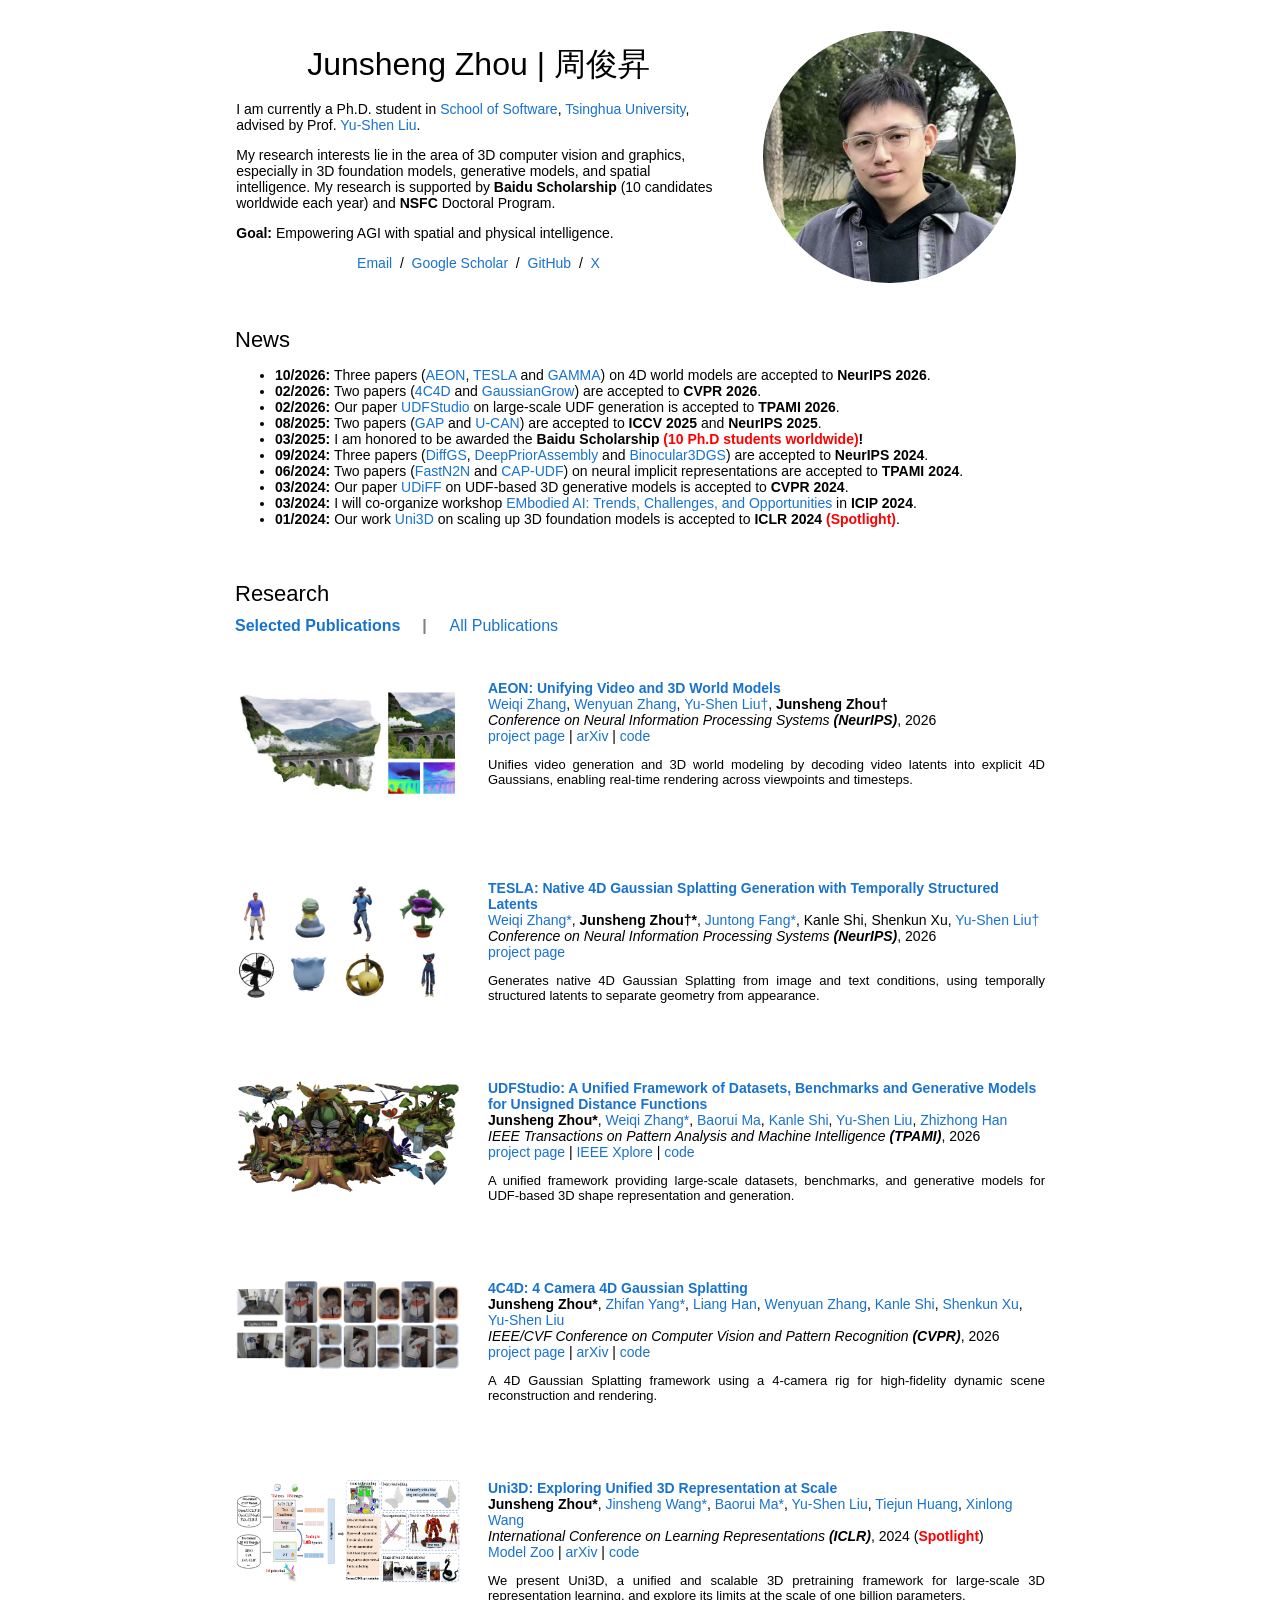
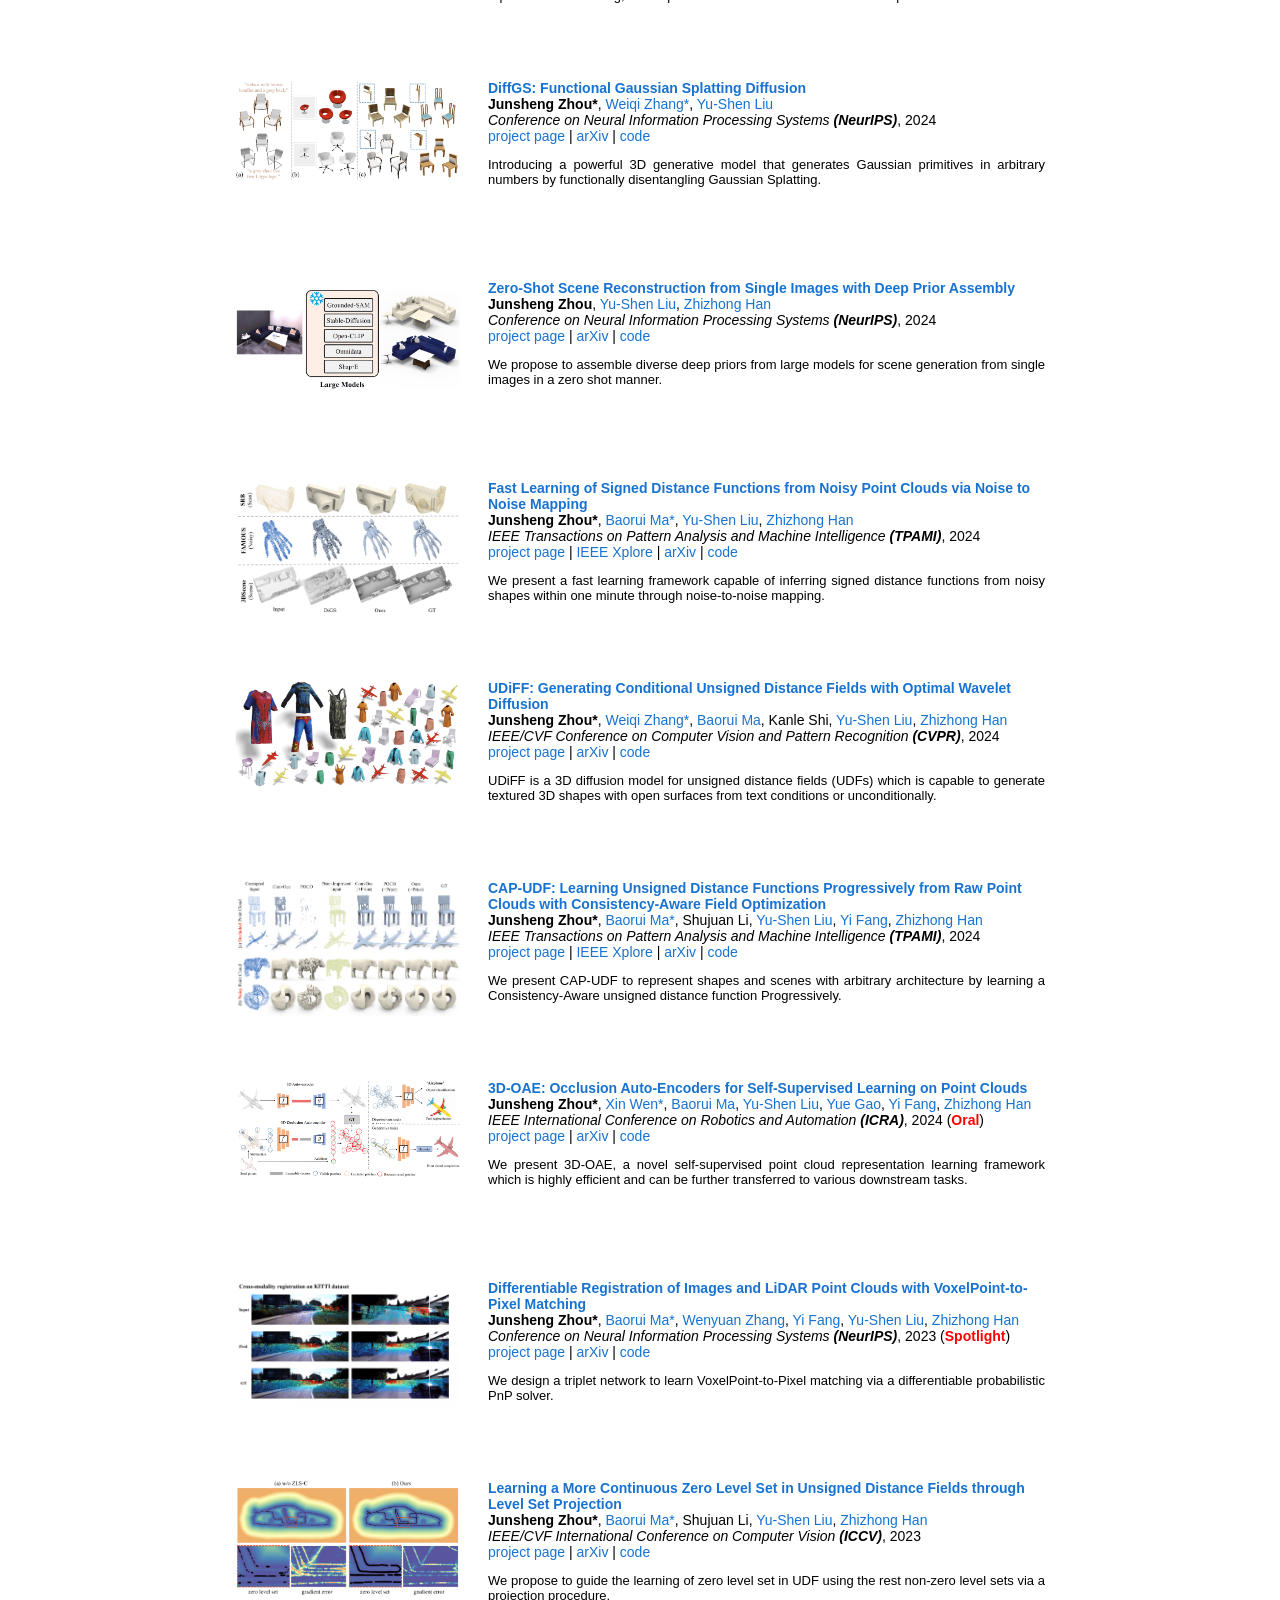
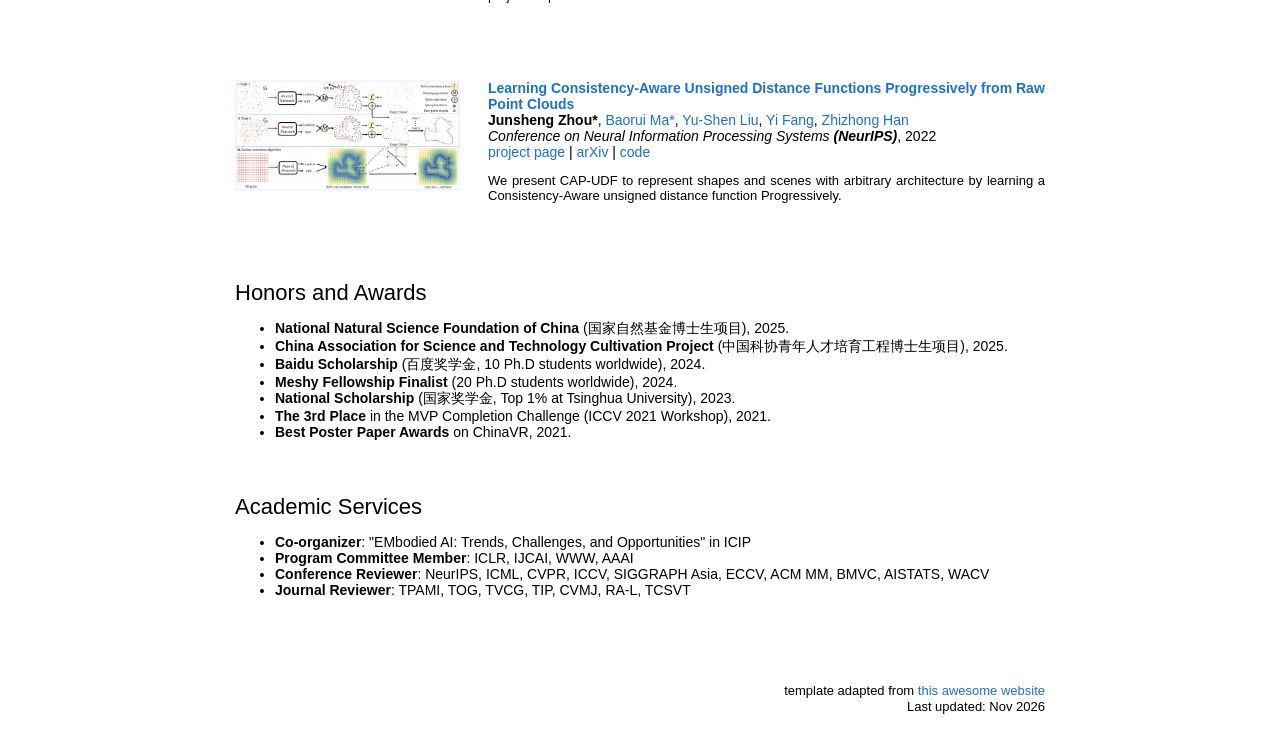
==== commit f923a8c0: "Update homepage publications, profile, and responsive layout" ====
--- a/index.html
+++ b/index.html
@@ -48,10 +48,10 @@
 
 
 <body>
-  <table style="width:100%;max-width:850px;border:0px;border-spacing:0px;border-collapse:separate;margin-right:auto;margin-left:auto;"><tbody>
+  <table class="site-shell" style="width:100%;max-width:850px;border:0px;border-spacing:0px;border-collapse:separate;margin-right:auto;margin-left:auto;"><tbody>
     <tr style="padding:0px">
       <td style="padding:0px">
-        <table style="width:100%;border:0px;border-spacing:0px;border-collapse:separate;margin-right:auto;margin-left:auto;"><tbody>
+        <table class="profile-header" style="width:100%;border:0px;border-spacing:0px;border-collapse:separate;margin-right:auto;margin-left:auto;"><tbody>
           <tr style="padding:0px">
             <td style="padding:2.5%;width:62%;vertical-align:middle">
               <p style="text-align:center">
@@ -66,11 +66,12 @@
               <p style="text-align:center">
                 <a href="mailto:zhoujunsheng99@gmail.com">Email</a> &nbsp/&nbsp
                 <a href="https://scholar.google.com/citations?user=afPIrLYAAAAJ&hl=zh-CN&oi=ao">Google Scholar</a> &nbsp/&nbsp
-                <a href="https://github.com/junshengzhou/">GitHub</a>
+                <a href="https://github.com/junshengzhou/">GitHub</a> &nbsp/&nbsp
+                <a href="https://x.com/JunshengZhou99">X</a>
               </p>
             </td>
             <td style="padding:2.5%;width:40%;max-width:40%">
-              <a href="media/profile.png"><img style="width:90%;max-width:100%" alt="profile photo" src="media/profile.png" class="hoverZoomLink"></a>
+              <a href="media/profile.jpg"><img width="600" height="600" alt="Junsheng Zhou" src="media/profile.jpg" class="profile-photo hoverZoomLink"></a>
             </td>
           </tr>
         </tbody></table>
@@ -80,55 +81,16 @@
               <td style="padding:20px;width:100%;vertical-align:middle">
                 <heading>News</heading>
                 <ul>
-                  <li><strong>02/2026:</strong> Two papers (<a href="">4C4D</a> and <a href="">GaussianGrow</a>) are accepted to <b>CVPR 2026</b>.
-                  <li><strong>02/2026:</strong> Our paper <a href="">UDFStudio</a> on large-scale UDF generation are accepted to <b>TPAMI 2026</b>.
-                  <li><strong>08/2025:</strong> Two papers (<a href="https://weiqi-zhang.github.io/GAP/">GAP</a> and <a href="https://gloriasze.github.io/U-CAN/">U-CAN</a>) are accepted to <b>ICCV 2025</b> and <b>NeurIPS 2025</b>.
-                  <li><strong>03/2025:</strong> I am honored to be awarded the <b>Baidu Scholarship <strong><span style="color:#ff0000;">(10 Ph.D students worldwide)</span></strong>!</b>
-                  <li><strong>02/2025:</strong> Two papers (<a href="https://wen-yuan-zhang.github.io/NeRFPrior/">NeRFPrior</a> and <a href="">Bijective-SDF</a>) are accepted to <b>CVPR 2025</b> <strong><span style="color:#ff0000;">(1 Highlight)</span></strong>.
-                  <!--<li><strong>09/2024:</strong> Three papers on generative Gaussian modeling (DiffGS), scene generation (DeepPriorAssembly) and sparse view Gaussian learning (Binocular3DGS) are accepted to <b>NeurIPS 2024</b>.-->
-                  <li><strong>09/2024:</strong> Three papers (<a href="https://junshengzhou.github.io/DiffGS/">DiffGS</a>, <a href="https://junshengzhou.github.io/DeepPriorAssembly/">DeepPriorAssembly</a> and <a href="https://hanl2010.github.io/Binocular3DGS/">Binocular3DGS</a>) are accepted to <b>NeurIPS 2024</b>.
-                  <li><strong>06/2024:</strong> Our paper <a href="https://mabaorui.github.io/Noise2NoiseMapping/">FastN2N</a> on fast learning of implicit 3D representations is accepted to <b>TPAMI 2024</b>.
-                  <li><strong>04/2024:</strong> The extension of <a href="https://junshengzhou.github.io/CAP-UDF/">CAP-UDF</a> on implicit representations is accepted to <b>TPAMI 2024</b>.
-                  <li><strong>03/2024:</strong> Our paper <a href="https://weiqi-zhang.github.io/UDiFF/">UDiFF</a> on UDF-based 3D generative models is accepted to <b>CVPR 2024</b>.
-                  <li><strong>03/2024:</strong> I will co-organize workshop <a href="https://emai-workshop.github.io/">EMbodied AI: Trends, Challenges, and Opportunities</a> in <b>ICIP 2024</b>.
-
-                  <li><strong>02/2024:</strong> Our paper <a href="https://junshengzhou.github.io/3D-OAE/">3D-OAE</a> on 3D foundation models is accepted to <b>ICRA 2024</b> for <strong><span style="color:#ff0000;">Oral</span></strong> presentation.</li>
+                  <li><strong>10/2026:</strong> Three papers (<a href="https://weiqi-zhang.github.io/AEON">AEON</a>, <a href="https://weiqi-zhang.github.io/TESLA">TESLA</a> and <a href="https://weiqi-zhang.github.io/GAMMA">GAMMA</a>) on 4D world models are accepted to <b>NeurIPS 2026</b>.</li>
+                  <li><strong>02/2026:</strong> Two papers (<a href="https://junshengzhou.github.io/4C4D/">4C4D</a> and <a href="https://weiqi-zhang.github.io/GaussianGrow/">GaussianGrow</a>) are accepted to <b>CVPR 2026</b>.</li>
+                  <li><strong>02/2026:</strong> Our paper <a href="https://ieeexplore.ieee.org/document/11417276">UDFStudio</a> on large-scale UDF generation is accepted to <b>TPAMI 2026</b>.</li>
+                  <li><strong>08/2025:</strong> Two papers (<a href="https://weiqi-zhang.github.io/GAP/">GAP</a> and <a href="https://gloriasze.github.io/U-CAN/">U-CAN</a>) are accepted to <b>ICCV 2025</b> and <b>NeurIPS 2025</b>.</li>
+                  <li><strong>03/2025:</strong> I am honored to be awarded the <b>Baidu Scholarship <strong><span style="color:#ff0000;">(10 Ph.D students worldwide)</span></strong>!</b></li>
+                  <li><strong>09/2024:</strong> Three papers (<a href="https://junshengzhou.github.io/DiffGS/">DiffGS</a>, <a href="https://junshengzhou.github.io/DeepPriorAssembly/">DeepPriorAssembly</a> and <a href="https://hanl2010.github.io/Binocular3DGS/">Binocular3DGS</a>) are accepted to <b>NeurIPS 2024</b>.</li>
+                  <li><strong>06/2024:</strong> Two papers (<a href="https://mabaorui.github.io/Noise2NoiseMapping/">FastN2N</a> and <a href="https://junshengzhou.github.io/CAP-UDF/">CAP-UDF</a>) on neural implicit representations are accepted to <b>TPAMI 2024</b>.</li>
+                  <li><strong>03/2024:</strong> Our paper <a href="https://weiqi-zhang.github.io/UDiFF/">UDiFF</a> on UDF-based 3D generative models is accepted to <b>CVPR 2024</b>.</li>
+                  <li><strong>03/2024:</strong> I will co-organize workshop <a href="https://emai-workshop.github.io/">EMbodied AI: Trends, Challenges, and Opportunities</a> in <b>ICIP 2024</b>.</li>
                   <li><strong>01/2024:</strong> Our work <a href="https://github.com/baaivision/Uni3D">Uni3D</a> on scaling up 3D foundation models is accepted to <b>ICLR 2024</b> <strong><span style="color:#ff0000;">(Spotlight)</span></strong>.</li>
-                  <a href="javascript:toggleblock(&#39;old_news&#39;)">---- show more ----</a>
-                  <div id="old_news" style="display: none;">
-
-                    <!-- <li><strong>01/2024:</strong> Our work <a href="">Uni3D</a> is accepted to <b>ICLR 2024</b> <strong><span style="color:#ff0000;">(Spotlight)</span></strong>. -->
-                  <li><strong>12/2023:</strong> Two papers on multi-view reconstruction and point upsampling is accepted to <b>AAAI 2024</b>.
-                  <li><strong>10/2023:</strong> Releasing <a href="https://github.com/baaivision/Uni3D">Uni3D</a>, a unified 3D foundation model with <strong><span style="color:#ff0000;">one billion</span></strong> parameters.
-                  </li>
-                  <li><strong>09/2023:</strong> Our paper <a href="">VP2P-Match</a> on image to LiDAR point cloud registration is accepted to <b>NeurIPS 2023</b> <strong><span style="color:#ff0000;">(Spotlight)</span></strong>.
-                  </li>
-                  <li><strong>08/2023:</strong> Our paper <a href="https://github.com/junshengzhou/LevelSetUDF/">LevelSetUDF</a> on neural implicit representations is accepted to <b>ICCV 2023</b>.
-                  </li>
-                  <!-- <li><strong>06/2023:</strong> One paper on surface reconstruction that I advised is accepted to <b>SMI 2023</b> and <b>C&G 2023</b>.-->
-                  </li>
-                  <li><strong>03/2023:</strong> Our paper <a href="https://github.com/mabaorui/TowardsBetterGradient/">LSA-SDF</a> on implicit representation is accepted to <b>CVPR 2023</b>.
-                  </li>
-                  <li><strong>02/2023:</strong> Invited to give a talk about implicit surface reconstruction (<a href="https://junshengzhou.github.io/CAP-UDF/">CAP-UDF</a>) at <b>AI TIME</b> (<a href="https://www.bilibili.com/video/BV1vX4y197G6/?spm_id_from=333.999.0.0&vd_source=12a96146b06f9a1687080af1ce34dcf1">Video</a>).
-                  </li>
-
-                  <li><strong>11/2022:</strong> Our paper <a href="https://github.com/lisj575/NeAF/">NeAF</a> on implicit point normal estimation is accepted to <b>AAAI 2023</b> <strong><span style="color:#ff0000;">(Oral)</span></strong>.
-                  </li>
-
-
-                  <li><strong>09/2022:</strong> Our paper <a href="https://junshengzhou.github.io/CAP-UDF/">CAP-UDF</a> on surface reconstruction is accepted to <b>NeurIPS 2022</b>.
-                  </li>
-                  <li><strong>03/2022:</strong> Our paper <a href='https://github.com/junshengzhou/3DAttriFlow'>3DAttriFlow</a> on point cloud generation is accepted to <b>CVPR 2022.</b>
-                  </li>
-                  <li><strong>11/2021:</strong> My team won the <strong><span style="color:#ff0000;">3rd Place</span></strong> in the <a href='https://mvp-dataset.github.io/'>MVP Completion Challenge</a> (<b>ICCV 2021</b> Workshop).
-                  </li>
-                  <li><strong>10/2021:</strong> Our paper MSM-Vis on data visualization won the <strong><span style="color:#ff0000;">Best Poster Paper</span></strong> on <b>ChinaVR 2021</b>.
-                  </li>
-                  <!-- <li><strong>09/2021:</strong> Started my journey at <a href="https://www.tsinghua.edu.cn/">Tsinghua University</a>.
-                  </li> -->
-
-                  </div>
-
                 </ul>
     
               </td>
@@ -150,7 +112,67 @@
         </tbody></table>
 
         <!-- Selected Publications Section -->
-        <div id="selectedPublications">
+        <div id="selectedPublications" class="publication-list">
+          <table width="100%" align="center" border="0" cellspacing="0" cellpadding="20">
+            <tbody>
+              <tr id="aeon-selected" onmouseenter="document.getElementById('aeon-preview-selected').style.opacity='1'" onmouseleave="document.getElementById('aeon-preview-selected').style.opacity='0'">
+                <td width="28%">
+                  <div class="one">
+                    <div class="two" id="aeon-preview-selected" style="opacity: 0;">
+                      <video width="225" muted autoplay loop playsinline aria-hidden="true">
+                        <source src="media/neurips2026/aeon-preview.mp4" type="video/mp4">
+                      </video>
+                    </div>
+                    <img src="media/neurips2026/aeon-preview.jpg" width="225" height="127" alt="A 4D Gaussian world generated by AEON, with its rendered RGB, depth and normal maps">
+                  </div>
+                </td>
+                <td width="65%" valign="top">
+                  <a href="https://weiqi-zhang.github.io/AEON">
+                    <papertitle>AEON: Unifying Video and 3D World Models</papertitle>
+                  </a>
+                  <br>
+                  <a href="https://weiqi-zhang.github.io/">Weiqi Zhang</a>, <a href="https://wen-yuan-zhang.github.io/">Wenyuan Zhang</a>, <a href="https://yushen-liu.github.io/">Yu-Shen Liu†</a>, <strong>Junsheng Zhou†</strong>
+                  <br>
+                  <em>Conference on Neural Information Processing Systems <b>(NeurIPS)</b></em>, 2026
+                  <br>
+                  <a href="https://weiqi-zhang.github.io/AEON">project page</a> |
+                  <a href="https://arxiv.org/abs/2610.28631">arXiv</a> |
+                  <a href="https://github.com/weiqi-zhang/AEON">code</a>
+                  <p align="justify" style="font-size:13px">Unifies video generation and 3D world modeling by decoding video latents into explicit 4D Gaussians, enabling real-time rendering across viewpoints and timesteps.</p>
+                </td>
+              </tr>
+            </tbody>
+          </table>
+
+          <table width="100%" align="center" border="0" cellspacing="0" cellpadding="20">
+            <tbody>
+              <tr id="tesla-selected" onmouseenter="document.getElementById('tesla-preview-selected').style.opacity='1'" onmouseleave="document.getElementById('tesla-preview-selected').style.opacity='0'">
+                <td width="28%">
+                  <div class="one">
+                    <div class="two" id="tesla-preview-selected" style="opacity: 0;">
+                      <video width="225" muted autoplay loop playsinline aria-hidden="true">
+                        <source src="media/neurips2026/tesla-preview.mp4" type="video/mp4">
+                      </video>
+                    </div>
+                    <img src="media/neurips2026/tesla-preview.jpg" width="225" height="127" alt="Animated objects generated by TESLA as native 4D Gaussian Splatting">
+                  </div>
+                </td>
+                <td width="65%" valign="top">
+                  <a href="https://weiqi-zhang.github.io/TESLA">
+                    <papertitle>TESLA: Native 4D Gaussian Splatting Generation with Temporally Structured Latents</papertitle>
+                  </a>
+                  <br>
+                  <a href="https://weiqi-zhang.github.io/">Weiqi Zhang*</a>, <strong>Junsheng Zhou†*</strong>, <a href="https://github.com/HellexF">Juntong Fang*</a>, Kanle Shi, Shenkun Xu, <a href="https://yushen-liu.github.io/">Yu-Shen Liu†</a>
+                  <br>
+                  <em>Conference on Neural Information Processing Systems <b>(NeurIPS)</b></em>, 2026
+                  <br>
+                  <a href="https://weiqi-zhang.github.io/TESLA">project page</a>
+                  <p align="justify" style="font-size:13px">Generates native 4D Gaussian Splatting from image and text conditions, using temporally structured latents to separate geometry from appearance.</p>
+                </td>
+              </tr>
+            </tbody>
+          </table>
+
           <!-- 把你希望放入“Selected Publications”的 table 元素都放在这里，比如最近几年重点论文 -->
                     <table width="100%" align="center" border="0" cellspacing="0" cellpadding="20">
             <tbody>
@@ -174,16 +196,16 @@
               </td>
 
               <td width="65%" valign="top">
-                <a href=""><papertitle>UDFStudio: A Unified Framework of Datasets, Benchmarks and Generative Models for Unsigned Distance Functions</papertitle></a>
+                <a href="https://ieeexplore.ieee.org/document/11417276"><papertitle>UDFStudio: A Unified Framework of Datasets, Benchmarks and Generative Models for Unsigned Distance Functions</papertitle></a>
                 <br>
                 <strong>Junsheng Zhou*</strong>, <a href="https://weiqi-zhang.github.io/">Weiqi Zhang*</a>, <a href="https://mabaorui.github.io/">Baorui Ma</a>, <a href="">Kanle Shi</a>,
                 <a href="https://yushen-liu.github.io/">Yu-Shen Liu</a>, <a href="https://h312h.github.io/">Zhizhong Han</a>
                 <br>
                 <em>IEEE Transactions on Pattern Analysis and Machine Intelligence <b>(TPAMI)</b></em>, 2026
                 <br>
-                <a href="">project page</a> |
-                <a href="">arXiv</a> |
-                <a href="">code</a>
+                <a href="https://weiqi-zhang.github.io/UDiFF/">project page</a> |
+                <a href="https://ieeexplore.ieee.org/document/11417276">IEEE Xplore</a> |
+                <a href="https://github.com/weiqi-zhang/UDiFF">code</a>
                 <p align="justify" style="font-size:13px">A unified framework providing large-scale datasets, benchmarks, and generative models for UDF-based 3D shape representation and generation.
                 </p>
               </td>
@@ -216,16 +238,16 @@
               </td>
 
               <td width="65%" valign="top">
-                <a href=""><papertitle>4C4D: 4 Camera 4D Gaussian Splatting</papertitle></a>
+                <a href="https://junshengzhou.github.io/4C4D/"><papertitle>4C4D: 4 Camera 4D Gaussian Splatting</papertitle></a>
                 <br>
                 <strong>Junsheng Zhou*</strong>, <a href="">Zhifan Yang*</a>, <a href="">Liang Han</a>, <a href="https://wen-yuan-zhang.github.io/">Wenyuan Zhang</a>, <a href="">Kanle Shi</a>, <a href="">Shenkun Xu</a>,
                 <a href="https://yushen-liu.github.io/">Yu-Shen Liu</a>
                 <br>
                 <em>IEEE/CVF Conference on Computer Vision and Pattern Recognition <b>(CVPR)</b></em>, 2026
                 <br>
-                <a href="">project page</a> |
-                <a href="">arXiv</a> |
-                <a href="">code</a>
+                <a href="https://junshengzhou.github.io/4C4D/">project page</a> |
+                <a href="https://arxiv.org/abs/2604.04063">arXiv</a> |
+                <a href="https://github.com/yangzf-1023/4C4D">code</a>
                 <p align="justify" style="font-size:13px">A 4D Gaussian Splatting framework using a 4-camera rig for high-fidelity dynamic scene reconstruction and rendering.
                 </p>
               </td>
@@ -233,132 +255,11 @@
             </tbody>
           </table>
 
-          <table width="100%" align="center" border="0" cellspacing="0" cellpadding="20">
-            <tbody>
-            <tr onmouseout="gaussiangrow_stop()" onmouseover="gaussiangrow_start()">
-              <td width="28%">
-                <div class="one">
-                  <div class="two" id="gaussiangrow" style="opacity: 0;">
-                    <img src="media/gaussiangrow_after.png" width="225">
-                  </div>
-                  <img src="media/gaussiangrow_before.png" width="225">
-                </div>
-                <script type="text/javascript">
-                  function gaussiangrow_start() {
-                    document.getElementById('gaussiangrow').style.opacity = "1";
-                  }
-                  function gaussiangrow_stop() {
-                    document.getElementById('gaussiangrow').style.opacity = "0";
-                  }
-                  gaussiangrow_stop()
-                </script>
-              </td>
-
-              <td width="65%" valign="top">
-                <a href=""><papertitle>GaussianGrow: Geometry-aware Gaussian Growing from 3D Point Clouds with Text Guidance</papertitle></a>
-                <br>
-                <a href="https://weiqi-zhang.github.io/">Weiqi Zhang*</a>, <strong>Junsheng Zhou†* (Corresponding Author)</strong>, <a href="">Haotian Geng</a>, <a href="">Kanle Shi</a>, <a href="">Shenkun Xu</a>,
-                <a href="http://mmvc.engineering.nyu.edu/">Yi Fang</a>, <a href="https://yushen-liu.github.io/">Yu-Shen Liu†</a>
-                <br>
-                <em>IEEE/CVF Conference on Computer Vision and Pattern Recognition <b>(CVPR)</b></em>, 2026
-                <br>
-                <a href="">project page</a> |
-                <a href="">arXiv</a> |
-                <a href="">code</a>
-                <p align="justify" style="font-size:13px">A geometry-aware framework that grows 3D Gaussians from point clouds with text guidance for controllable 3D generation.
-                </p>
-              </td>
-            </tr>
-            </tbody>
-          </table>
-
-          <table width="100%" align="center" border="0" cellspacing="0" cellpadding="20">
-            <tbody>
-            <tr onmouseout="ucan_stop()" onmouseover="ucan_start()">
-              <td width="28%">
-                <div class="one">
-                  <div class="two" id="ucan" style="opacity: 0;">
-                    <video width="225" muted="" autoplay="" loop="">
-                      <source src="media/ucan_after.mp4" type="video/mp4">
-                      Your browser does not support the video tag.
-                    </video>
-                  </div>
-                  <img src="media/ucan_before.png" width="225">
-                </div>
-                <script type="text/javascript">
-                  function ucan_start() {
-                    document.getElementById('ucan').style.opacity = "1";
-                  }
-                  function ucan_stop() {
-                    document.getElementById('ucan').style.opacity = "0";
-                  }
-                  ucan_stop()
-                </script>
-              </td>
-
-              <td width="65%" valign="top">
-                <a href="https://gloriasze.github.io/U-CAN/">
-                  <papertitle>U-CAN: Unsupervised Point Cloud Denoising with Consistency-Aware Noise2Noise Matching</papertitle>
-                </a>
-                <br>
-                <strong>Junsheng Zhou*</strong>, <a href="">Xingyu Shi*</a>, <a href="">Haichuan Song</a>, <a href="http://mmvc.engineering.nyu.edu/">Yi Fang</a>,
-                <a href="https://yushen-liu.github.io/">Yu-Shen Liu</a>, <a href="https://h312h.github.io/">Zhizhong Han</a>
-                <br>
-                <em>Conference on Neural Information Processing Systems <b>(NeurIPS)</b></em>, 2025
-                <br>
-                <a href="https://gloriasze.github.io/U-CAN/">project page</a> |
-                <a href="">arXiv</a> |
-                <a href="">code</a>
-                <p align="justify" style="font-size:13px">Unsupervised point cloud denoising via consistency-aware Noise2Noise matching, requiring no clean point cloud supervision.
-                </p>
-              </td>
-            </tr>
-            </tbody>
-          </table>
-
-          <table width="100%" align="center" border="0" cellspacing="0" cellpadding="20">
-            <tbody>
-            <tr onmouseout="gap_stop()" onmouseover="gap_start()">
-              <td width="28%">
-                <div class="one">
-                  <div class="two" id="gap" style="opacity: 0;">
-                    <video width="225" muted="" autoplay="" loop="">
-                      <source src="media/gap_after.mp4" type="video/mp4">
-                      Your browser does not support the video tag.
-                    </video>
-                  </div>
-                  <img src="media/gap_before.png" width="225">
-                </div>
-                <script type="text/javascript">
-                  function gap_start() {
-                    document.getElementById('gap').style.opacity = "1";
-                  }
-                  function gap_stop() {
-                    document.getElementById('gap').style.opacity = "0";
-                  }
-                  gap_stop()
-                </script>
-              </td>
-
-              <td width="65%" valign="top">
-                <a href="https://weiqi-zhang.github.io/GAP/">
-                  <papertitle>GAP: Gaussianize Any Point Clouds with Text Guidance</papertitle>
-                </a>
-                <br>
-                <a href="https://weiqi-zhang.github.io/">Weiqi Zhang*</a>, <strong>Junsheng Zhou†* (Corresponding Author)</strong>, <a href="">Haotian Geng</a>, <a href="https://wen-yuan-zhang.github.io/">Wenyuan Zhang</a>,
-                <a href="https://yushen-liu.github.io/">Yu-Shen Liu†</a>
-                <br>
-                <em>IEEE/CVF International Conference on Computer Vision <b>(ICCV)</b></em>, 2025
-                <br>
-                <a href="https://weiqi-zhang.github.io/GAP/">project page</a> |
-                <a href="">arXiv</a> |
-                <a href="">code</a>
-                <p align="justify" style="font-size:13px">GAP Gaussianizes arbitrary point clouds with text guidance, fitting high-quality 3D Gaussian representations from raw inputs.
-                </p>
-              </td>
-            </tr>
-            </tbody>
-          </table>
+
+
+
+
+
 
           
           <table width="100%" align="center" border="0" cellspacing="0" cellpadding="20">
@@ -643,7 +544,18 @@
                         </video>
                     </div>
                   <img src="media/3doae_before.png" width="225">
-                  <td width="65%" valign="top">
+                </div>
+                <script type="text/javascript">
+                  function oae_start() {
+                    document.getElementById('oae_shape').style.opacity = "1";
+                  }
+                  function oae_stop() {
+                    document.getElementById('oae_shape').style.opacity = "0";
+                  }
+                  oae_stop()
+                </script>
+              </td>
+              <td width="65%" valign="top">
                     <a href="https://junshengzhou.github.io/3D-OAE/">
                       <papertitle>3D-OAE: Occlusion Auto-Encoders for Self-Supervised Learning on Point Clouds</papertitle>
                     </a>
@@ -660,19 +572,6 @@
                     <p align="justify", style="font-size:13px">We present 3D-OAE, a novel self-supervised point cloud representation learning framework which is highly efficient and can be further transferred to various downstream tasks.
                     </p>
                   </td>
-                </div>
-                <script type="text/javascript">
-                  function oae_start() {
-                    document.getElementById('oae_shape').style.opacity = "1";
-                  }
-                  function oae_stop() {
-                    document.getElementById('oae_shape').style.opacity = "0";
-                  }
-                  oae_stop()
-                </script>
-              </td>
-  
-  
             </tr>
             </tbody>
           </table>
@@ -816,7 +715,97 @@
         </div>
 
         <!-- All Publications Section -->
-        <div id="allPublications" style="display: none;">
+        <div id="allPublications" class="publication-list" style="display: none;">
+          <table width="100%" align="center" border="0" cellspacing="0" cellpadding="20">
+            <tbody>
+              <tr id="aeon-all" onmouseenter="document.getElementById('aeon-preview-all').style.opacity='1'" onmouseleave="document.getElementById('aeon-preview-all').style.opacity='0'">
+                <td width="28%">
+                  <div class="one">
+                    <div class="two" id="aeon-preview-all" style="opacity: 0;">
+                      <video width="225" muted autoplay loop playsinline aria-hidden="true">
+                        <source src="media/neurips2026/aeon-preview.mp4" type="video/mp4">
+                      </video>
+                    </div>
+                    <img src="media/neurips2026/aeon-preview.jpg" width="225" height="127" alt="A 4D Gaussian world generated by AEON, with its rendered RGB, depth and normal maps">
+                  </div>
+                </td>
+                <td width="65%" valign="top">
+                  <a href="https://weiqi-zhang.github.io/AEON">
+                    <papertitle>AEON: Unifying Video and 3D World Models</papertitle>
+                  </a>
+                  <br>
+                  <a href="https://weiqi-zhang.github.io/">Weiqi Zhang</a>, <a href="https://wen-yuan-zhang.github.io/">Wenyuan Zhang</a>, <a href="https://yushen-liu.github.io/">Yu-Shen Liu†</a>, <strong>Junsheng Zhou†</strong>
+                  <br>
+                  <em>Conference on Neural Information Processing Systems <b>(NeurIPS)</b></em>, 2026
+                  <br>
+                  <a href="https://weiqi-zhang.github.io/AEON">project page</a> |
+                  <a href="https://arxiv.org/abs/2610.28631">arXiv</a> |
+                  <a href="https://github.com/weiqi-zhang/AEON">code</a>
+                  <p align="justify" style="font-size:13px">Unifies video generation and 3D world modeling by decoding video latents into explicit 4D Gaussians, enabling real-time rendering across viewpoints and timesteps.</p>
+                </td>
+              </tr>
+            </tbody>
+          </table>
+
+          <table width="100%" align="center" border="0" cellspacing="0" cellpadding="20">
+            <tbody>
+              <tr id="gamma-all" onmouseenter="document.getElementById('gamma-preview-all').style.opacity='1'" onmouseleave="document.getElementById('gamma-preview-all').style.opacity='0'">
+                <td width="28%">
+                  <div class="one">
+                    <div class="two" id="gamma-preview-all" style="opacity: 0;">
+                      <video width="225" muted autoplay loop playsinline aria-hidden="true">
+                        <source src="media/neurips2026/gamma-preview.mp4" type="video/mp4">
+                      </video>
+                    </div>
+                    <img src="media/neurips2026/gamma-preview.jpg" width="225" height="127" alt="GAMMA reconstructs RGB, surface normals, and depth from a monocular video">
+                  </div>
+                </td>
+                <td width="65%" valign="top">
+                  <a href="https://weiqi-zhang.github.io/GAMMA">
+                    <papertitle>GAMMA: A Feed-Forward 4D Gaussian Reconstruction Model for Novel View Synthesis of Monocular Videos</papertitle>
+                  </a>
+                  <br>
+                  <a href="https://weiqi-zhang.github.io/">Weiqi Zhang*</a>, <strong>Junsheng Zhou*</strong>, Xuancheng Zhang, <a href="https://github.com/HellexF">Juntong Fang</a>, <a href="https://github.com/Svithjod">Zequn Chen</a>, Donglin Di, <a href="https://yushen-liu.github.io/">Yu-Shen Liu†</a>
+                  <br>
+                  <em>Conference on Neural Information Processing Systems <b>(NeurIPS)</b></em>, 2026
+                  <br>
+                  <a href="https://weiqi-zhang.github.io/GAMMA">project page</a> |
+                  <a href="https://github.com/weiqi-zhang/GAMMA">code</a>
+                  <p align="justify" style="font-size:13px">Reconstructs dynamic 4D Gaussian scenes from monocular videos in seconds, jointly modeling geometry, appearance, and motion for real-time novel view synthesis.</p>
+                </td>
+              </tr>
+            </tbody>
+          </table>
+
+          <table width="100%" align="center" border="0" cellspacing="0" cellpadding="20">
+            <tbody>
+              <tr id="tesla-all" onmouseenter="document.getElementById('tesla-preview-all').style.opacity='1'" onmouseleave="document.getElementById('tesla-preview-all').style.opacity='0'">
+                <td width="28%">
+                  <div class="one">
+                    <div class="two" id="tesla-preview-all" style="opacity: 0;">
+                      <video width="225" muted autoplay loop playsinline aria-hidden="true">
+                        <source src="media/neurips2026/tesla-preview.mp4" type="video/mp4">
+                      </video>
+                    </div>
+                    <img src="media/neurips2026/tesla-preview.jpg" width="225" height="127" alt="Animated objects generated by TESLA as native 4D Gaussian Splatting">
+                  </div>
+                </td>
+                <td width="65%" valign="top">
+                  <a href="https://weiqi-zhang.github.io/TESLA">
+                    <papertitle>TESLA: Native 4D Gaussian Splatting Generation with Temporally Structured Latents</papertitle>
+                  </a>
+                  <br>
+                  <a href="https://weiqi-zhang.github.io/">Weiqi Zhang*</a>, <strong>Junsheng Zhou†*</strong>, <a href="https://github.com/HellexF">Juntong Fang*</a>, Kanle Shi, Shenkun Xu, <a href="https://yushen-liu.github.io/">Yu-Shen Liu†</a>
+                  <br>
+                  <em>Conference on Neural Information Processing Systems <b>(NeurIPS)</b></em>, 2026
+                  <br>
+                  <a href="https://weiqi-zhang.github.io/TESLA">project page</a>
+                  <p align="justify" style="font-size:13px">Generates native 4D Gaussian Splatting from image and text conditions, using temporally structured latents to separate geometry from appearance.</p>
+                </td>
+              </tr>
+            </tbody>
+          </table>
+
 
           
           <table width="100%" align="center" border="0" cellspacing="0" cellpadding="20">
@@ -841,16 +830,16 @@
               </td>
 
               <td width="65%" valign="top">
-                <a href=""><papertitle>VidSplat: Gaussian Splatting Reconstruction with Geometry-Guided Video Diffusion Priors</papertitle></a>
+                <a href="https://tangjm24.github.io/VidSplat/"><papertitle>VidSplat: Gaussian Splatting Reconstruction with Geometry-Guided Video Diffusion Priors</papertitle></a>
                 <br>
                 <a href="">Jimin Tang</a>, <a href="https://wen-yuan-zhang.github.io/">Wenyuan Zhang</a>, <strong>Junsheng Zhou</strong>, <a href="">Zian Huang</a>, <a href="">Kanle Shi</a>, <a href="">Shenkun Xu</a>,
                 <a href="https://yushen-liu.github.io/">Yu-Shen Liu</a>, <a href="https://h312h.github.io/">Zhizhong Han</a>
                 <br>
                 <em>ACM SIGGRAPH <b>(SIGGRAPH)</b></em>, 2026
                 <br>
-                <a href="">project page</a> |
-                <a href="">arXiv</a> |
-                <a href="">code</a>
+                <a href="https://tangjm24.github.io/VidSplat/">project page</a> |
+                <a href="https://arxiv.org/abs/2605.11424">arXiv</a> |
+                <a href="https://github.com/tangjm24/VidSplat">code</a>
                 <p align="justify" style="font-size:13px">Gaussian splatting reconstruction with video diffusion priors for high-quality 3D scene recovery from sparse views or even single view.
                 </p>
               </td>
@@ -881,16 +870,16 @@
               </td>
 
               <td width="65%" valign="top">
-                <a href=""><papertitle>UDFStudio: A Unified Framework of Datasets, Benchmarks and Generative Models for Unsigned Distance Functions</papertitle></a>
+                <a href="https://ieeexplore.ieee.org/document/11417276"><papertitle>UDFStudio: A Unified Framework of Datasets, Benchmarks and Generative Models for Unsigned Distance Functions</papertitle></a>
                 <br>
                 <strong>Junsheng Zhou*</strong>, <a href="https://weiqi-zhang.github.io/">Weiqi Zhang*</a>, <a href="https://mabaorui.github.io/">Baorui Ma</a>, <a href="">Kanle Shi</a>,
                 <a href="https://yushen-liu.github.io/">Yu-Shen Liu</a>, <a href="https://h312h.github.io/">Zhizhong Han</a>
                 <br>
                 <em>IEEE Transactions on Pattern Analysis and Machine Intelligence <b>(TPAMI)</b></em>, 2026
                 <br>
-                <a href="">project page</a> |
-                <a href="">arXiv</a> |
-                <a href="">code</a>
+                <a href="https://weiqi-zhang.github.io/UDiFF/">project page</a> |
+                <a href="https://ieeexplore.ieee.org/document/11417276">IEEE Xplore</a> |
+                <a href="https://github.com/weiqi-zhang/UDiFF">code</a>
                 <p align="justify" style="font-size:13px">A unified framework providing large-scale datasets, benchmarks, and generative models for UDF-based 3D shape representation and generation.
                 </p>
               </td>
@@ -923,16 +912,16 @@
               </td>
 
               <td width="65%" valign="top">
-                <a href=""><papertitle>4C4D: 4 Camera 4D Gaussian Splatting</papertitle></a>
+                <a href="https://junshengzhou.github.io/4C4D/"><papertitle>4C4D: 4 Camera 4D Gaussian Splatting</papertitle></a>
                 <br>
                 <strong>Junsheng Zhou*</strong>, <a href="">Zhifan Yang*</a>, <a href="">Liang Han</a>, <a href="https://wen-yuan-zhang.github.io/">Wenyuan Zhang</a>, <a href="">Kanle Shi</a>, <a href="">Shenkun Xu</a>,
                 <a href="https://yushen-liu.github.io/">Yu-Shen Liu</a>
                 <br>
                 <em>IEEE/CVF Conference on Computer Vision and Pattern Recognition <b>(CVPR)</b></em>, 2026
                 <br>
-                <a href="">project page</a> |
-                <a href="">arXiv</a> |
-                <a href="">code</a>
+                <a href="https://junshengzhou.github.io/4C4D/">project page</a> |
+                <a href="https://arxiv.org/abs/2604.04063">arXiv</a> |
+                <a href="https://github.com/yangzf-1023/4C4D">code</a>
                 <p align="justify" style="font-size:13px">A 4D Gaussian Splatting framework using a 4-camera rig for high-fidelity dynamic scene reconstruction and rendering.
                 </p>
               </td>
@@ -962,16 +951,16 @@
               </td>
 
               <td width="65%" valign="top">
-                <a href=""><papertitle>GaussianGrow: Geometry-aware Gaussian Growing from 3D Point Clouds with Text Guidance</papertitle></a>
-                <br>
-                <a href="https://weiqi-zhang.github.io/">Weiqi Zhang*</a>, <strong>Junsheng Zhou†* (Corresponding Author)</strong>, <a href="">Haotian Geng</a>, <a href="">Kanle Shi</a>, <a href="">Shenkun Xu</a>,
+                <a href="https://weiqi-zhang.github.io/GaussianGrow/"><papertitle>GaussianGrow: Geometry-aware Gaussian Growing from 3D Point Clouds with Text Guidance</papertitle></a>
+                <br>
+                <a href="https://weiqi-zhang.github.io/">Weiqi Zhang*</a>, <strong>Junsheng Zhou†*</strong>, <a href="">Haotian Geng</a>, <a href="">Kanle Shi</a>, <a href="">Shenkun Xu</a>,
                 <a href="http://mmvc.engineering.nyu.edu/">Yi Fang</a>, <a href="https://yushen-liu.github.io/">Yu-Shen Liu†</a>
                 <br>
                 <em>IEEE/CVF Conference on Computer Vision and Pattern Recognition <b>(CVPR)</b></em>, 2026
                 <br>
-                <a href="">project page</a> |
-                <a href="">arXiv</a> |
-                <a href="">code</a>
+                <a href="https://weiqi-zhang.github.io/GaussianGrow/">project page</a> |
+                <a href="https://arxiv.org/abs/2604.05721">arXiv</a> |
+                <a href="https://github.com/weiqi-zhang/GaussianGrow">code</a>
                 <p align="justify" style="font-size:13px">A geometry-aware framework that grows 3D Gaussians from point clouds with text guidance for controllable 3D generation.
                 </p>
               </td>
@@ -1014,7 +1003,7 @@
                 <em>Conference on Neural Information Processing Systems <b>(NeurIPS)</b></em>, 2025
                 <br>
                 <a href="https://gloriasze.github.io/U-CAN/">project page</a> |
-                <a href="">arXiv</a> |
+                <a href="https://arxiv.org/abs/2510.25210">arXiv</a> |
                 <a href="">code</a>
                 <p align="justify" style="font-size:13px">Unsupervised point cloud denoising via consistency-aware Noise2Noise matching, requiring no clean point cloud supervision.
                 </p>
@@ -1052,14 +1041,14 @@
                   <papertitle>GAP: Gaussianize Any Point Clouds with Text Guidance</papertitle>
                 </a>
                 <br>
-                <a href="https://weiqi-zhang.github.io/">Weiqi Zhang*</a>, <strong>Junsheng Zhou†* (Corresponding Author)</strong>, <a href="">Haotian Geng</a>, <a href="https://wen-yuan-zhang.github.io/">Wenyuan Zhang</a>,
+                <a href="https://weiqi-zhang.github.io/">Weiqi Zhang*</a>, <strong>Junsheng Zhou†*</strong>, <a href="">Haotian Geng</a>, <a href="https://wen-yuan-zhang.github.io/">Wenyuan Zhang</a>,
                 <a href="https://yushen-liu.github.io/">Yu-Shen Liu†</a>
                 <br>
                 <em>IEEE/CVF International Conference on Computer Vision <b>(ICCV)</b></em>, 2025
                 <br>
                 <a href="https://weiqi-zhang.github.io/GAP/">project page</a> |
-                <a href="">arXiv</a> |
-                <a href="">code</a>
+                <a href="https://arxiv.org/abs/2508.05631">arXiv</a> |
+                <a href="https://github.com/weiqi-zhang/GAP">code</a>
                 <p align="justify" style="font-size:13px">GAP Gaussianizes arbitrary point clouds with text guidance, fitting high-quality 3D Gaussian representations from raw inputs.
                 </p>
               </td>
@@ -1141,7 +1130,7 @@
               </td>
           
               <td width="65%" valign="top">
-                <a href="https://wen-yuan-zhang.github.io/NeRFPrior/">
+                <a href="https://takeshie.github.io/Bijective-SDF/">
                   <papertitle>Learning Bijective Surface Parameterization for Inferring Signed Distance Functions from Sparse Point Clouds with Grid Deformation
                   </papertitle>
                 </a>
@@ -1150,7 +1139,7 @@
                 <br>
                 <em>IEEE/CVF Conference on Computer Vision and Pattern Recognition <b>(CVPR)</b></em>, 2025
                 <br>
-                <a href="">project page</a> |        
+                <a href="https://takeshie.github.io/Bijective-SDF/">project page</a> |
                 <a href="https://arxiv.org/abs/2503.23670">arXiv</a>  | 
                 <a href="https://github.com/takeshie/Bijective-SDF">code</a>
           
@@ -1490,7 +1479,18 @@
                         </video>
                     </div>
                   <img src="media/3doae_before.png" width="225">
-                  <td width="65%" valign="top">
+                </div>
+                <script type="text/javascript">
+                  function oae_start_all() {
+                    document.getElementById('oae_shape_all').style.opacity = "1";
+                  }
+                  function oae_stop_all() {
+                    document.getElementById('oae_shape_all').style.opacity = "0";
+                  }
+                  oae_stop_all()
+                </script>
+              </td>
+              <td width="65%" valign="top">
                     <a href="https://junshengzhou.github.io/3D-OAE/">
                       <papertitle>3D-OAE: Occlusion Auto-Encoders for Self-Supervised Learning on Point Clouds</papertitle>
                     </a>
@@ -1507,19 +1507,6 @@
                     <p align="justify", style="font-size:13px">We present 3D-OAE, a novel self-supervised point cloud representation learning framework which is highly efficient and can be further transferred to various downstream tasks.
                     </p>
                   </td>
-                </div>
-                <script type="text/javascript">
-                  function oae_start_all() {
-                    document.getElementById('oae_shape_all').style.opacity = "1";
-                  }
-                  function oae_stop_all() {
-                    document.getElementById('oae_shape_all').style.opacity = "0";
-                  }
-                  oae_stop_all()
-                </script>
-              </td>
-  
-  
             </tr>
             </tbody>
           </table>
@@ -2046,13 +2033,13 @@
                 <heading>Academic Services</heading>
                 <ul>
                   <li>
-                    <strong>Co-organizer</strong>: "EMbodied AI: Trends, Challenges, and Opportunities" in ICIP-24 
+                    <strong>Co-organizer</strong>: "EMbodied AI: Trends, Challenges, and Opportunities" in ICIP
                   </li>
-                  <li> <strong>Program Committee Member</strong>: ICLR-24/25, IJCAI-24, WWW-24, AAAI-25
+                  <li> <strong>Program Committee Member</strong>: ICLR, IJCAI, WWW, AAAI
                   </li>
-                  <li> <strong>Conference Reviewer</strong>: NeurIPS-23/24/25, ICML-24/25, CVPR-23/24/25/26, ICCV-23/25, SIGGRAPH Asia-24, ECCV-24/26, ACM MM-25, BMVC-23/24, AISTATS-25, WACV-25
+                  <li> <strong>Conference Reviewer</strong>: NeurIPS, ICML, CVPR, ICCV, SIGGRAPH Asia, ECCV, ACM MM, BMVC, AISTATS, WACV
                   </li>
-                  <li> <strong>Journal Reviewer</strong>: TOG, TVCG, TIP, CVMJ, RA-L, TCSVT
+                  <li> <strong>Journal Reviewer</strong>: TPAMI, TOG, TVCG, TIP, CVMJ, RA-L, TCSVT
                   </li>
 
                 </ul>
@@ -2082,7 +2069,7 @@
                 <font size="2">
                 template adapted from <a href="https://jonbarron.info/"><font size="2">this awesome website</font></a>
                 <br>
-                Last updated: Mar 2026
+                Last updated: Nov 2026
                 <br>
                 
               </font>
--- a/stylesheet.css
+++ b/stylesheet.css
@@ -113,19 +113,70 @@
     font-size: 32px;
   }
   
-  .one {
-    width: 160px;
-    height: 160px;
+  .site-shell {
+    table-layout: fixed;
+  }
+
+  .profile-photo {
+    display: block;
+    width: 90%;
+    max-width: 100%;
+    height: auto;
+    aspect-ratio: 1;
+    object-fit: cover;
+    border-radius: 50%;
+  }
+
+  .publication-list > table,
+  .publication-list > table > tbody {
+    display: block;
+    width: 100%;
+  }
+
+  /* Give media its own column, independent of the text's minimum width. */
+  .publication-list > table > tbody > tr {
+    display: grid;
+    grid-template-columns: 225px minmax(0, 1fr);
+    gap: 28px;
+    align-items: start;
+    padding: 20px;
+    box-sizing: border-box;
+  }
+
+  .publication-list > table > tbody > tr > td {
+    display: block;
+    width: auto;
+    min-width: 0;
+    padding: 0;
+    overflow-wrap: anywhere;
+  }
+
+  .publication-list .one {
+    display: grid;
+    width: 100%;
+    min-height: 160px;
+  }
+
+  /* Both hover states reserve space, including images taller than 160px. */
+  .publication-list .one > img,
+  .publication-list .two {
+    grid-area: 1 / 1;
+    align-self: start;
+  }
+
+  .publication-list .two {
     position: relative;
-  }
-  
-  .two {
-    width: 160px;
-    height: 160px;
-    position: absolute;
+    z-index: 1;
+    width: 100%;
     transition: opacity .2s ease-in-out;
-    -moz-transition: opacity .2s ease-in-out;
-    -webkit-transition: opacity .2s ease-in-out;
+  }
+
+  .publication-list .one img,
+  .publication-list .one video {
+    display: block;
+    width: 100%;
+    max-width: 100%;
+    height: auto;
   }
   
   .fade {
@@ -138,37 +189,43 @@
     background-color: #ffffd0;
   }
 
-  @media only screen and (max-width: 600px) {
-    /* Stack publication rows vertically on mobile */
-    #selectedPublications table tr,
-    #allPublications table tr {
+  @media only screen and (max-width: 640px) {
+    .profile-header > tbody {
+      display: block;
+    }
+
+    .profile-header > tbody > tr {
       display: flex;
-      flex-direction: column;
-    }
-
-    #selectedPublications table td,
-    #allPublications table td {
-      display: block;
-      width: 100% !important;
-    }
-
-    /* Keep the hover-overlay container sized correctly */
-    .one {
-      width: 100%;
+      flex-direction: column-reverse;
+    }
+
+    .profile-header > tbody > tr > td {
+      width: auto !important;
+      max-width: none !important;
+      padding: 12px 20px !important;
+    }
+
+    .profile-photo {
+      width: 180px;
+      margin: 0 auto;
+    }
+
+    name {
+      font-size: 26px;
+    }
+
+    .publication-list > table > tbody > tr {
+      grid-template-columns: minmax(0, 1fr);
+      gap: 16px;
+    }
+
+    .publication-list .one {
       max-width: 225px;
-      height: 160px;
-      margin: 0 auto 8px auto;
-    }
-
-    .two {
-      width: 100% !important;
-      max-width: 225px;
-    }
-
-    /* Prevent images and videos from overflowing */
-    .one img,
-    .one video {
-      max-width: 100%;
-      height: auto;
-    }
-  }+      min-height: 0;
+      margin: 0 auto;
+    }
+
+    .publication-list p {
+      text-align: left;
+    }
+  }
